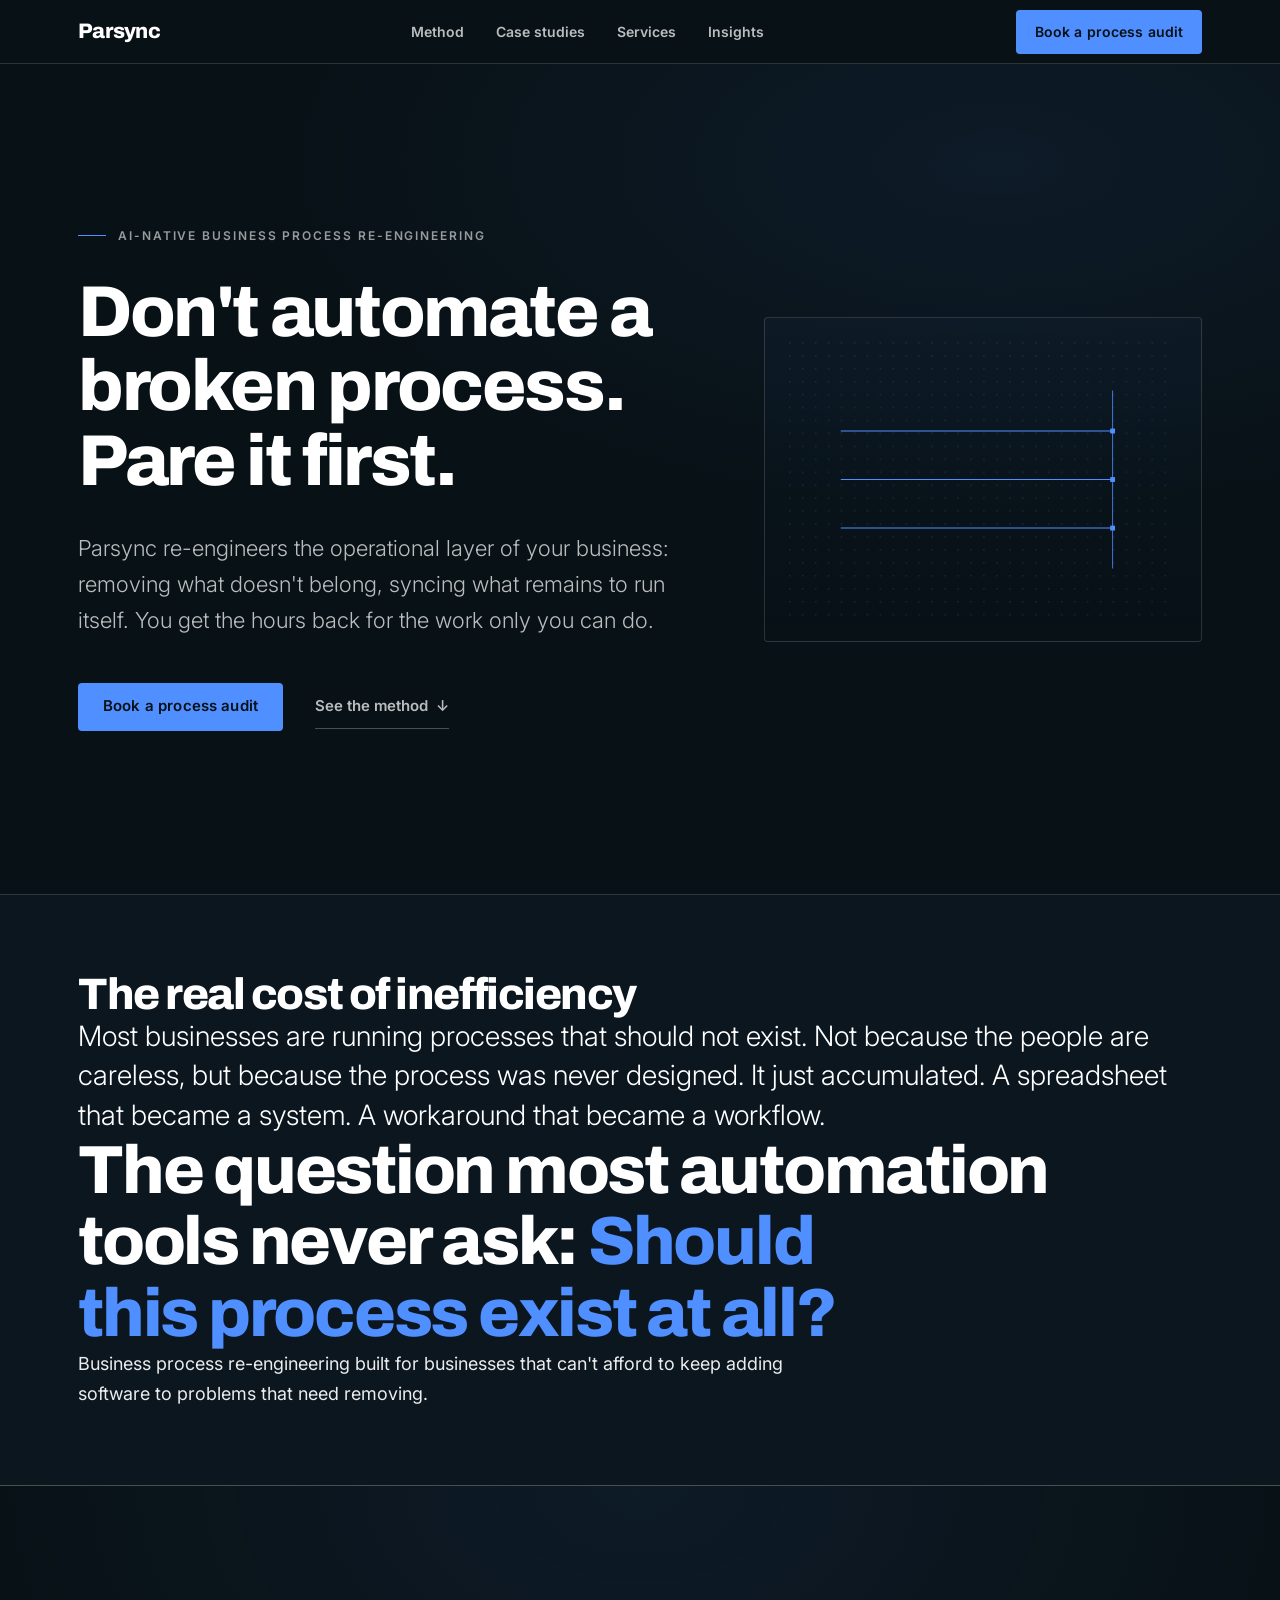
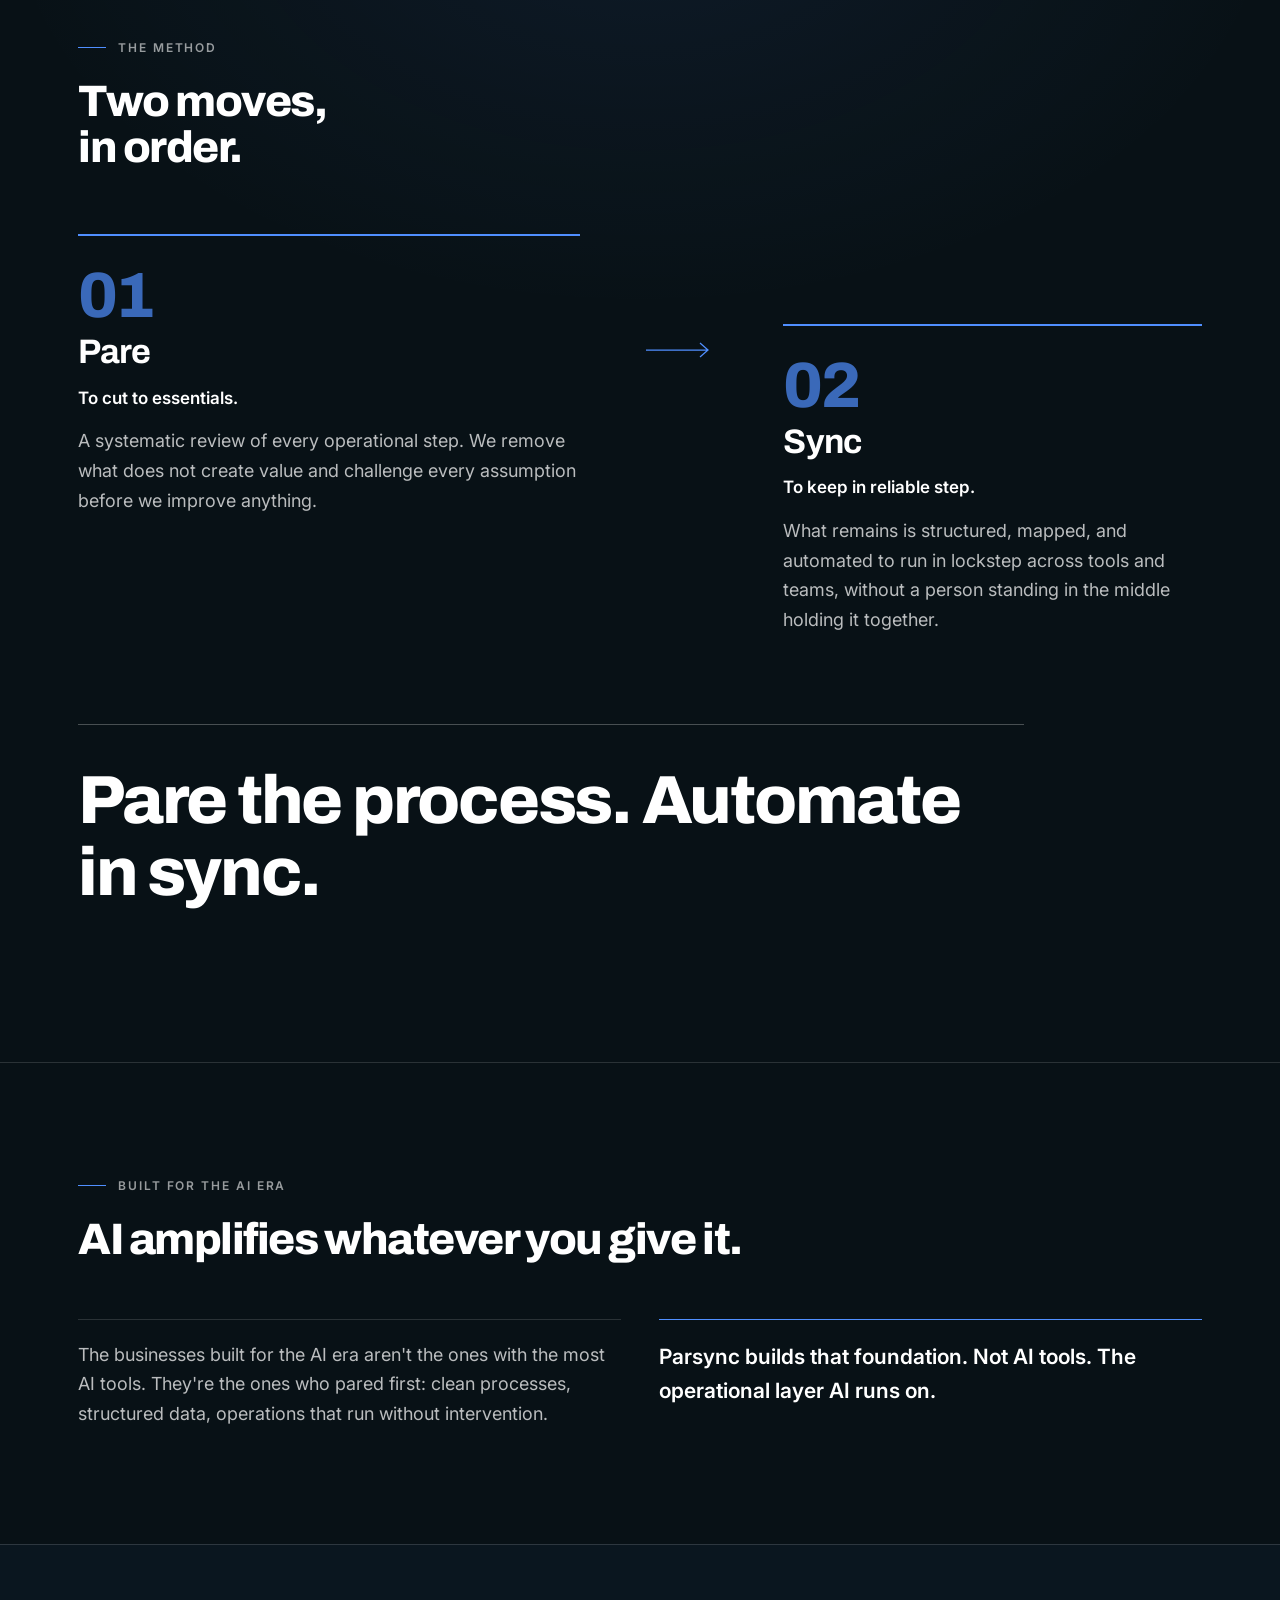
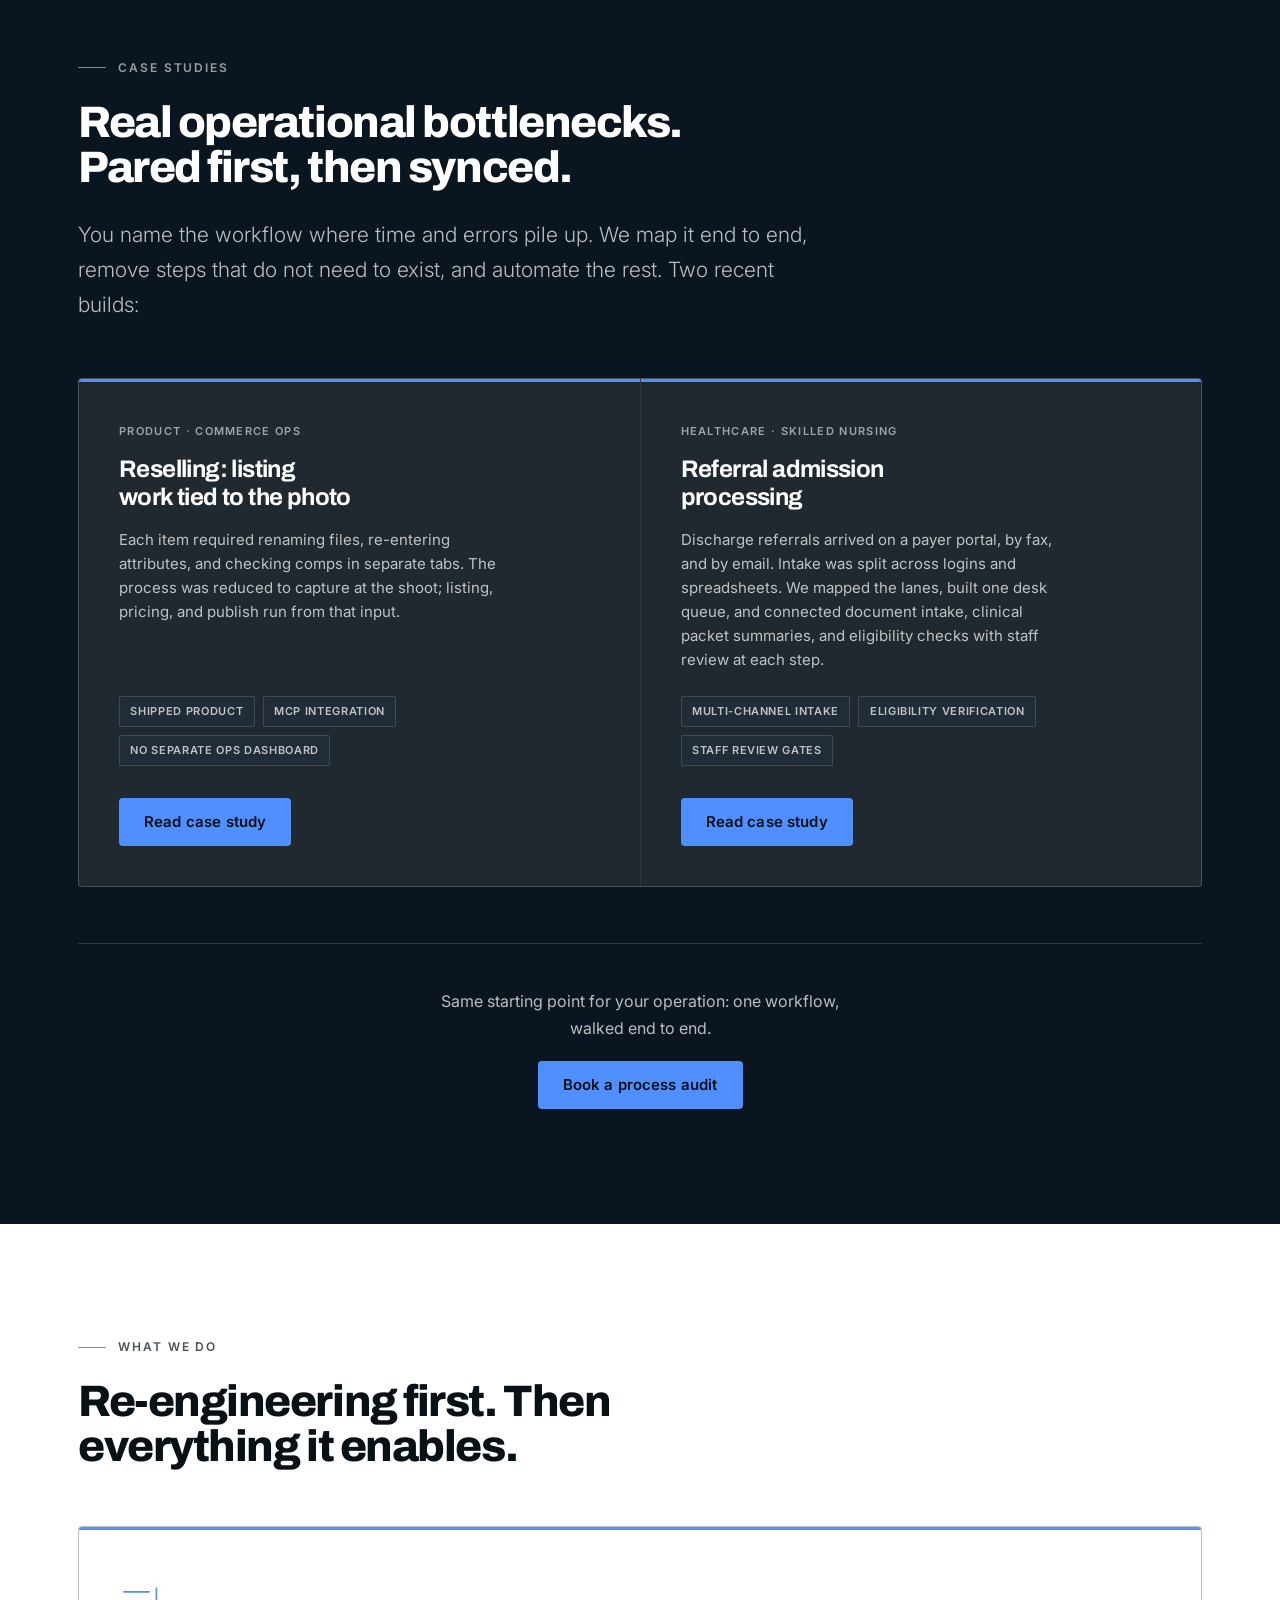
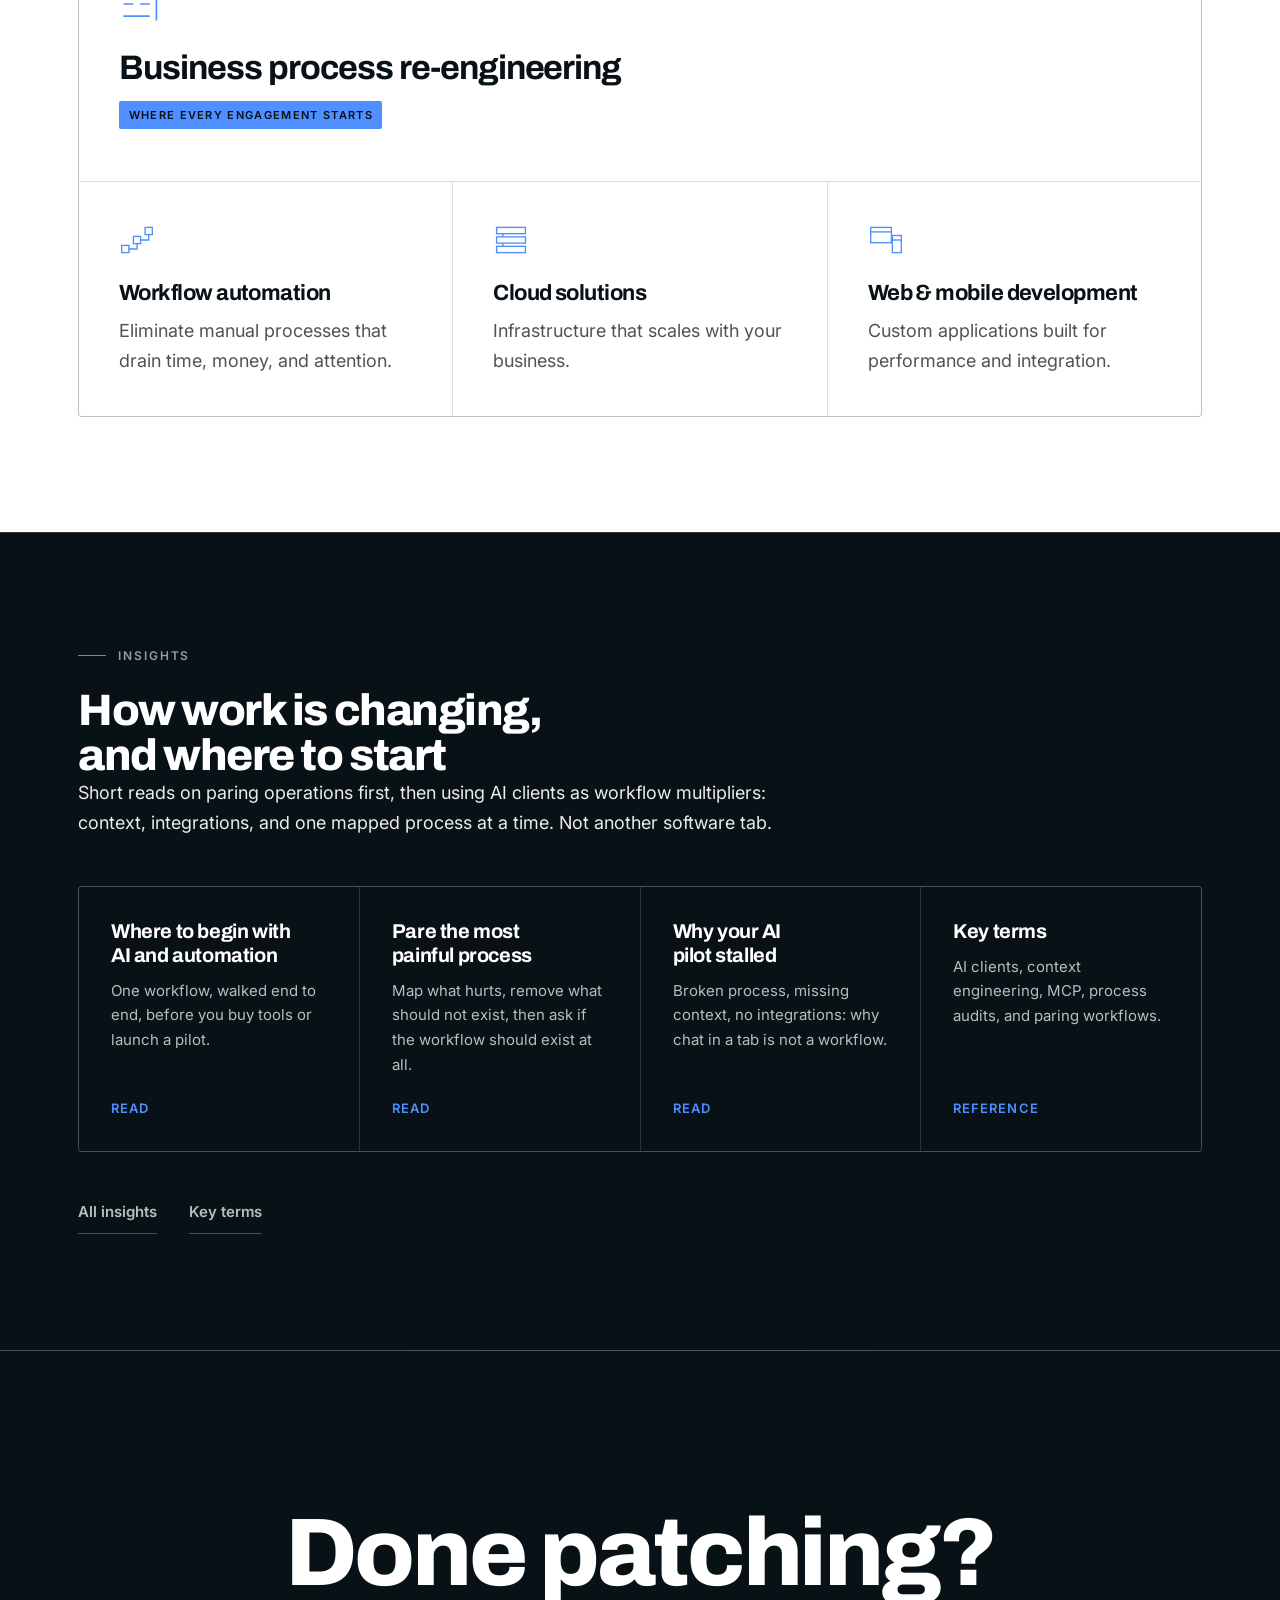
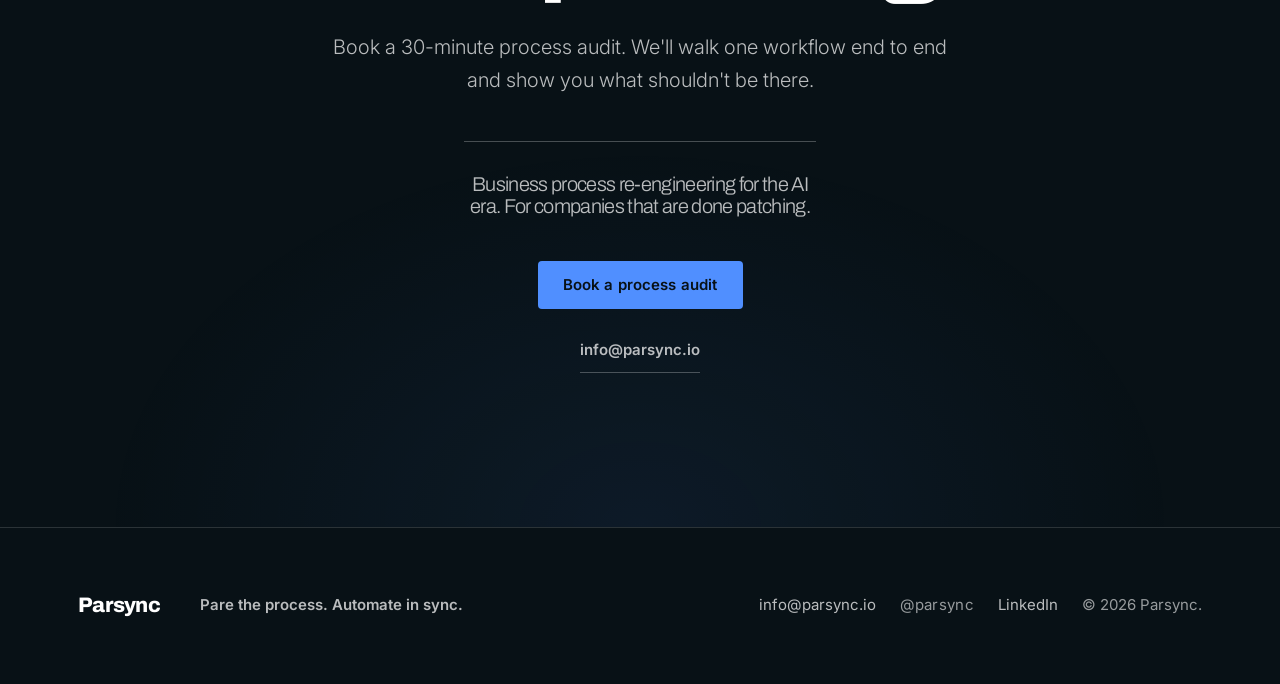
==== index.html @ 4e77bdef "Align homepage Insights with published articles and glossary. Refresh section headline and intro, sy" ====
<!DOCTYPE html>
<html lang="en">
<head>
<meta charset="utf-8">
<meta name="viewport" content="width=device-width, initial-scale=1">
<title>Parsync | Pare the process. Automate in sync.</title>
<meta name="description" content="Business process re-engineering and automation for SMBs. We pare your operations to their essential form, then sync them to run themselves. You get the hours back for the work only you can do. The operational layer AI runs on.">
<link rel="canonical" href="https://parsync.io">
<meta name="color-scheme" content="dark">
<meta name="theme-color" content="#081116">

<meta property="og:type" content="website">
<meta property="og:site_name" content="Parsync">
<meta property="og:url" content="https://parsync.io">
<meta property="og:title" content="Parsync | Pare the process. Automate in sync.">
<meta property="og:description" content="Business process re-engineering and automation for SMBs. We pare your operations to their essential form, then sync them to run themselves. You get the hours back for the work only you can do. The operational layer AI runs on.">
<meta property="og:locale" content="en_US">

<meta name="twitter:card" content="summary">
<meta name="twitter:title" content="Parsync | Pare the process. Automate in sync.">
<meta name="twitter:description" content="Business process re-engineering and automation for SMBs. We pare your operations to their essential form, then sync them to run themselves. You get the hours back for the work only you can do. The operational layer AI runs on.">

<!-- Temporary mark. Swap for the final logomark when it ships. -->
<link rel="icon" href="data:image/svg+xml,%3Csvg xmlns='http://www.w3.org/2000/svg' viewBox='0 0 32 32'%3E%3Crect width='32' height='32' fill='%23081116'/%3E%3Cg fill='%23508FFF'%3E%3Crect x='7' y='6' width='3.4' height='20'/%3E%3Crect x='7' y='6' width='16' height='3.4'/%3E%3Crect x='19.6' y='6' width='3.4' height='11'/%3E%3Crect x='7' y='13.6' width='16' height='3.4'/%3E%3C/g%3E%3C/svg%3E">

<link rel="preconnect" href="https://fonts.googleapis.com">
<link rel="preconnect" href="https://fonts.gstatic.com" crossorigin>
<link rel="stylesheet" href="https://fonts.googleapis.com/css2?family=Archivo:wght@700;800&family=Inter:wght@300;400;600&display=swap">

<style>
  /* ============================================================
     Parsync marketing site
     Pare/Sync kinetic system.

     Motion rule that governs this file: the RESOLVED page is the
     CSS default. Accumulated / noisy states are transient and only
     ever apply inside `.js` AND prefers-reduced-motion:no-preference.
     With JS off or reduced motion on, the page renders clean.
     ============================================================ */

  /* ---------- Tokens ---------- */
  :root{
    --navy:#081116;
    --blue:#508FFF;
    --blue-tint:#7CABFF;      /* --blue at 75% over white, hover only */
    --white:#FFFFFF;

    --w-92:rgba(255,255,255,.92);
    --w-72:rgba(255,255,255,.72);
    --w-58:rgba(255,255,255,.58);
    --rule:rgba(255,255,255,.14);
    --rule-strong:rgba(255,255,255,.26);

    --n-72:rgba(8,17,22,.72);
    --n-rule:rgba(8,17,22,.14);

    --blue-04:rgba(80,143,255,.04);
    --blue-05:rgba(80,143,255,.05);
    --blue-08:rgba(80,143,255,.08);
    --blue-14:rgba(80,143,255,.14);
    --blue-28:rgba(80,143,255,.28);   /* decorative rules only, never text */
    --blue-70:rgba(80,143,255,.70);   /* 3.55:1 on navy, large text only */

    --display:Archivo,"Helvetica Neue",Helvetica,Arial,sans-serif;
    --text:Inter,-apple-system,BlinkMacSystemFont,"Segoe UI",Helvetica,Arial,sans-serif;

    /* Display scale. Wider range than a uniform page needs, so
       hierarchy is legible before anything is read. */
    --t-hero:clamp(2.5rem,6.2vw,4.5rem);
    --t-xl:clamp(2.75rem,8.4vw,6rem);
    --t-l:clamp(2rem,5.6vw,4.25rem);
    --t-m:clamp(1.75rem,3.6vw,2.75rem);
    --t-s:clamp(1.5rem,2.8vw,2.125rem);
    --t-lead:clamp(1.25rem,2.2vw,1.75rem);

    --measure:65ch;
    --radius:4px;
    --nav-h:112px;
    --gutter:clamp(1.25rem,4vw,3rem);

    /* Density rhythm: sections opt into a tier instead of all
       sharing one padding value. */
    --section-y:clamp(4.5rem,9vw,8rem);
    --section-y-tight:clamp(3.25rem,6vw,5rem);
    --section-y-open:clamp(6rem,12vw,11rem);
  }
  @media (min-width:48rem){ :root{ --nav-h:70px; } }

  /* ---------- Base ---------- */
  *,*::before,*::after{box-sizing:border-box}
  html{-webkit-text-size-adjust:100%}
  body{
    margin:0;
    background:var(--navy);
    color:var(--w-92);
    font-family:var(--text);
    font-size:1.0625rem;
    font-weight:400;
    line-height:1.65;
    -webkit-font-smoothing:antialiased;
    overflow-x:hidden;
  }
  @media (min-width:48rem){ body{font-size:1.125rem} }

  h1,h2,h3{
    margin:0;
    font-family:var(--display);
    font-weight:800;
    letter-spacing:-.033em;
    line-height:1.03;
    color:var(--white);
    text-wrap:balance;
  }
  h3{font-weight:700;letter-spacing:-.025em}
  p{margin:0}
  svg{display:block;max-width:100%}
  a{color:inherit}

  :focus-visible{outline:2px solid var(--blue);outline-offset:3px;border-radius:2px}

  .sr-only{
    position:absolute;width:1px;height:1px;padding:0;margin:-1px;
    overflow:hidden;clip:rect(0 0 0 0);white-space:nowrap;border:0;
  }
  .skip{
    position:absolute;left:var(--gutter);top:.75rem;z-index:80;
    transform:translateY(-200%);
    background:var(--blue);color:var(--navy);
    padding:.7rem 1.1rem;border-radius:var(--radius);
    font-size:.875rem;font-weight:600;text-decoration:none;
  }
  .skip:focus{transform:none}

  /* ---------- Layout ---------- */
  .wrap{width:100%;max-width:1220px;margin:0 auto;padding-inline:var(--gutter)}
  .section{position:relative;padding-block:var(--section-y);border-top:1px solid var(--rule)}
  .section--tight{padding-block:var(--section-y-tight)}
  .section--open{padding-block:var(--section-y-open)}
  .section--tinted{background:var(--blue-04)}
  .section--light{background:var(--white);color:var(--n-72);border-top:0}
  .section--light h2,.section--light h3{color:var(--navy)}
  [id]{scroll-margin-top:calc(var(--nav-h) + 1.5rem)}

  .measure{max-width:var(--measure)}
  .stack>*+*{margin-top:1.25rem}

  /* ---------- Eyebrow ---------- */
  .eyebrow{
    display:flex;align-items:flex-start;gap:.75rem;
    margin:0;
    font-family:var(--text);
    font-size:.75rem;font-weight:600;line-height:1.3;
    letter-spacing:.16em;text-transform:uppercase;
    color:var(--w-58);
  }
  .section--light .eyebrow{color:var(--n-72)}
  /* the rule tracks the first line, so wrapped eyebrows stay aligned */
  .eyebrow::before{content:"";flex:none;width:28px;height:1px;margin-top:.6em;background:var(--blue)}

  /* Section headings carry real display weight, with the eyebrow
     kept as a separate, smaller orientation mark. */
  .section__head{display:grid;gap:clamp(1rem,2vw,1.5rem)}
  .section__head h2{font-size:var(--t-m);max-width:24ch}

  /* ---------- Buttons and links ---------- */
  .btn{
    display:inline-flex;align-items:center;justify-content:center;
    min-height:48px;padding:.6rem 1.5rem;
    font-family:var(--text);
    font-size:.9375rem;font-weight:600;letter-spacing:.01em;
    text-decoration:none;border:1px solid transparent;border-radius:var(--radius);
    background:var(--blue);color:var(--navy);
    transition:background 200ms ease,color 200ms ease,border-color 200ms ease;
  }
  .btn:hover{background:var(--blue-tint)}
  .btn:focus-visible{outline:2px solid var(--white);outline-offset:3px}
  .btn--nav{min-height:44px;padding:.4rem 1.1rem;font-size:.875rem}
  .btn--ghost{background:transparent;color:var(--white);border-color:var(--rule-strong)}
  .btn--ghost:hover{background:transparent;border-color:var(--blue)}
  .section--light .btn--ghost{color:var(--navy);border-color:var(--n-rule)}
  .section--light .btn--ghost:hover{border-color:var(--blue)}

  .link-quiet{
    display:inline-flex;align-items:center;gap:.5rem;min-height:44px;
    color:var(--w-72);text-decoration:none;
    border-bottom:1px solid var(--rule-strong);
    font-size:.9375rem;font-weight:600;
    transition:color 200ms ease,border-color 200ms ease;
  }
  .link-quiet:hover{color:var(--white);border-color:var(--blue)}
  .section--light .link-quiet{color:var(--n-72);border-color:var(--n-rule)}
  .section--light .link-quiet:hover{color:var(--navy);border-color:var(--blue)}

  /* ---------- Nav ---------- */
  .nav{
    position:sticky;top:0;z-index:60;
    background:var(--navy);
    border-bottom:1px solid var(--rule);
    transition:border-color 200ms ease,background 200ms ease;
  }
  .nav.is-scrolled{border-bottom-color:var(--rule-strong);background:rgba(8,17,22,.96)}
  @supports (backdrop-filter:blur(2px)){
    .nav.is-scrolled{backdrop-filter:saturate(140%) blur(6px)}
  }
  .nav__inner{
    display:grid;grid-template-columns:1fr auto;align-items:center;
    gap:.4rem 1rem;padding-block:.5rem;
  }
  .wordmark{
    font-family:var(--display);
    font-size:1.3125rem;font-weight:800;letter-spacing:-.035em;
    color:var(--white);text-decoration:none;
  }
  .nav__inner .wordmark{
    grid-column:1;grid-row:1;
    display:inline-flex;align-items:center;min-height:44px;
  }
  .nav__inner .btn--nav{grid-column:2;grid-row:1;justify-self:end}
  .nav__links{
    grid-column:1 / -1;grid-row:2;
    display:flex;align-items:center;gap:1.25rem;
  }
  .nav__links a{
    display:inline-flex;align-items:center;min-height:44px;
    font-size:.875rem;font-weight:600;color:var(--w-72);text-decoration:none;
    transition:color 200ms ease;
  }
  .nav__links a:hover{color:var(--white)}
  .nav__links a[aria-current="page"]{color:var(--white)}
  @media (min-width:48rem){
    .nav__inner{grid-template-columns:auto 1fr auto;padding-block:.6rem}
    .nav__inner .wordmark,
    .nav__inner .btn--nav,
    .nav__links{grid-row:1}
    .nav__inner .btn--nav{grid-column:3}
    .nav__links{grid-column:2;justify-content:center;gap:2rem}
  }

  /* ---------- Hero ---------- */
  .hero{
    position:relative;
    display:flex;align-items:center;
    min-height:100vh;
    min-height:calc(100svh - var(--nav-h));
    padding-block:clamp(3.5rem,9vw,6rem);
    background-image:radial-gradient(80% 60% at 78% 12%,var(--blue-08),transparent 70%);
  }
  .hero__grid{display:grid;gap:clamp(2.75rem,6vw,4.5rem)}
  @media (min-width:64rem){
    .hero__grid{grid-template-columns:minmax(0,7fr) minmax(0,5fr);align-items:center}
  }
  .hero h1{
    margin-top:clamp(1.5rem,3vw,2rem);
    font-size:var(--t-hero);
    max-width:20ch;
  }
  .hero__sub{
    margin-top:clamp(1.5rem,3vw,2rem);
    max-width:54ch;
    font-size:clamp(1.0625rem,1.9vw,1.375rem);
    font-weight:300;
    color:var(--w-72);
  }
  .hero__actions{
    display:flex;flex-wrap:wrap;align-items:center;gap:1rem 2rem;
    margin-top:clamp(2rem,4vw,2.75rem);
  }

  /* ---------- Hero motif: the kinetic system, stated once ---------- */
  .motif{display:none}
  @media (min-width:48rem){
    .motif{
      display:block;
      border:1px solid var(--rule);border-radius:var(--radius);
      padding:clamp(1rem,2vw,1.5rem);
      background:linear-gradient(180deg,var(--blue-04),transparent);
    }
  }
  .motif svg{width:100%;height:auto}
  .motif line{stroke:var(--blue);stroke-width:1.25;stroke-linecap:butt}
  .motif rect.node{fill:var(--blue)}
  /* Default: only the pared, aligned system is visible. */
  .motif .cut{opacity:0}
  .motif .axis{stroke-dasharray:260;stroke-dashoffset:0;stroke-width:1}
  .motif .keep-node{opacity:1}
  /* ---------- Kinetic noise layer ----------
     Hidden by default and by reduced motion. It is a transient
     state during reveal, never a resting state. */
  .noise{display:none}

  /* ---------- 2. The problem ---------- */
  .problem__grid{display:grid;gap:clamp(2rem,5vw,3.5rem)}
  @media (min-width:64rem){
    .problem__grid{grid-template-columns:minmax(0,4fr) minmax(0,8fr);align-items:start}
  }
  .problem__lead{
    font-size:var(--t-lead);
    font-weight:300;line-height:1.4;color:var(--white);
  }
  /* The consequence is set apart rather than stacked, so the
     section has an internal turn instead of one even block. */
  .problem__cost{
    margin-top:clamp(2rem,4vw,3rem);
    padding-left:clamp(1rem,2.5vw,2rem);
    border-left:2px solid var(--blue);
    max-width:54ch;
  }

  /* ---------- 3. The question: the page's first density break ---------- */
  .question{overflow:hidden}
  .question__ask{
    font-family:var(--display);
    font-size:var(--t-l);
    font-weight:800;letter-spacing:-.033em;line-height:1.05;
    max-width:26ch;color:var(--white);
    text-wrap:balance;
  }
  .question__ask strong{color:var(--blue);font-weight:800}
  .question__body{
    margin-top:clamp(2.5rem,5vw,4rem);
    padding-top:clamp(2rem,4vw,3rem);
    border-top:1px solid var(--rule);
    display:grid;gap:1.5rem;
  }
  @media (min-width:64rem){
    .question__body{
      grid-template-columns:minmax(0,1fr) minmax(0,1fr);
      gap:clamp(2rem,4vw,4rem);
      /* the second column drops, pulling the eye down the page */
      align-items:start;
    }
    .question__body p:last-child{margin-top:clamp(1.5rem,3vw,2.5rem)}
  }
  .question__body p{color:var(--w-72);max-width:52ch}

  /* ---------- 4. Method: the resolution moment ---------- */
  .method{
    background:
      radial-gradient(70% 50% at 50% 0%,var(--blue-08),transparent 72%),
      var(--navy);
    border-top:1px solid var(--rule-strong);
    overflow:hidden;
  }
  .method__head{max-width:34ch}
  .method__head h2{font-size:var(--t-m)}

  /* An asymmetric diptych, not two equal cards: Pare leads, Sync
     resolves, and a long rule carries the eye between them. */
  .method__flow{
    display:grid;gap:clamp(1.75rem,3.5vw,2.5rem);
    margin-top:clamp(2.5rem,5vw,4rem);
  }
  @media (min-width:64rem){
    .method__flow{
      grid-template-columns:minmax(0,6fr) auto minmax(0,5fr);
      align-items:start;
    }
    .phase--sync{margin-top:clamp(3rem,7vw,6rem)}
  }
  .phase{position:relative;padding-top:clamp(1.25rem,2.5vw,1.75rem);border-top:2px solid var(--blue)}
  .phase__num{
    display:block;
    font-family:var(--display);
    font-size:clamp(2.5rem,5vw,4rem);font-weight:800;
    letter-spacing:-.04em;line-height:1;
    color:var(--blue-70);
  }
  .phase h3{margin-top:.4rem;font-size:var(--t-s)}
  .phase__def{
    margin-top:.9rem;
    font-size:1.0625rem;font-weight:600;color:var(--white);
  }
  .phase__body{margin-top:.9rem;color:var(--w-72);max-width:46ch}
  .connector{
    display:flex;align-items:center;justify-content:center;
    padding-block:.25rem;color:var(--blue);
  }
  .connector svg{transform:rotate(90deg);width:28px;height:28px}
  @media (min-width:64rem){
    .connector{padding-block:0;padding-inline:clamp(1rem,2vw,2rem);margin-top:clamp(4rem,8vw,7rem)}
    .connector svg{transform:none;width:72px;height:28px}
  }
  /* The methodology line is the largest statement on the page
     after the hero. It is the point the whole section builds to. */
  .tagline{
    margin-top:clamp(3.5rem,7vw,6rem);
    padding-top:clamp(1.75rem,3.5vw,2.5rem);
    border-top:1px solid var(--rule-strong);
    font-family:var(--display);
    font-size:var(--t-l);
    font-weight:800;letter-spacing:-.033em;line-height:1.05;
    color:var(--white);
    max-width:22ch;
  }

  /* ---------- 5. The AI era: a stepped descent ---------- */
  .ai__grid{
    display:grid;gap:clamp(1.75rem,4vw,2.5rem);
    margin-top:clamp(2.5rem,5vw,3.5rem);
  }
  @media (min-width:64rem){
    .ai__grid{grid-template-columns:repeat(3,minmax(0,1fr));gap:clamp(2rem,3vw,3rem);align-items:start}
    .ai__grid>*:nth-child(2){margin-top:clamp(2rem,4vw,3.5rem)}
    .ai__grid>*:nth-child(3){margin-top:clamp(4rem,8vw,7rem)}
    .ai__grid--two{grid-template-columns:repeat(2,minmax(0,1fr))}
    .ai__grid--two>*:nth-child(2){margin-top:0}
  }
  .ai__grid p{color:var(--w-72);padding-top:1.25rem;border-top:1px solid var(--rule)}
  .ai__grid p:last-child{
    color:var(--white);font-weight:600;
    border-top-color:var(--blue);
    font-size:clamp(1.125rem,1.8vw,1.3125rem);
  }

  /* ---------- 6. Services: flagship leads, the rest support ---------- */
  .services__grid{
    display:grid;gap:1px;
    margin-top:clamp(2.5rem,5vw,3.5rem);
    background:var(--n-rule);
    border:1px solid var(--n-rule);border-radius:var(--radius);
    overflow:hidden;
  }
  @media (min-width:48rem){
    .services__grid{grid-template-columns:repeat(3,minmax(0,1fr))}
    .card--flagship{grid-column:1 / -1}
  }
  .card{
    background:var(--white);
    padding:clamp(1.5rem,3.5vw,2.5rem);
    transition:background 200ms ease;
  }
  .card:hover{background:var(--blue-05)}
  .card svg{stroke:var(--blue);fill:none;stroke-width:1.5;width:36px;height:36px}
  .card h3{margin-top:1.5rem;font-size:clamp(1.1875rem,1.9vw,1.375rem)}
  .card p{margin-top:.75rem;max-width:38ch}
  /* The entry point to every engagement is sized like one. */
  .card--flagship{
    background:var(--white);
    border-top:3px solid var(--blue);
    padding-block:clamp(2rem,4.5vw,3.25rem);
  }
  .card--flagship svg{width:44px;height:44px}
  .card--flagship h3{font-size:var(--t-s);letter-spacing:-.03em}
  .card--flagship p{font-size:clamp(1.0625rem,1.6vw,1.1875rem);max-width:44ch}
  .card__tag{
    display:inline-block;
    padding:.3rem .6rem;border-radius:2px;
    background:var(--blue);color:var(--navy);
    font-size:.6875rem;font-weight:600;letter-spacing:.12em;text-transform:uppercase;
  }

  /* ---------- Case studies ---------- */
  .cases__intro{max-width:58ch;margin-top:clamp(1.25rem,2.5vw,1.75rem);color:var(--w-72);font-weight:300;font-size:clamp(1.0625rem,1.9vw,1.3125rem)}
  .cases__grid{
    display:grid;gap:1px;margin-top:clamp(2.5rem,5vw,3.5rem);
    background:var(--rule);border:1px solid var(--rule);border-radius:var(--radius);
    overflow:hidden;
  }
  @media (min-width:48rem){
    .cases__grid{grid-template-columns:repeat(2,minmax(0,1fr))}
  }
  .case-card{
    display:flex;flex-direction:column;min-height:100%;
    padding:clamp(1.75rem,3.5vw,2.5rem);
    background:rgba(8,17,22,.35);
    border-top:3px solid var(--blue);
  }
  .case-card__tag{
    margin:0;font-size:.6875rem;font-weight:600;letter-spacing:.12em;text-transform:uppercase;color:var(--w-58);
  }
  .case-card h3{
    margin-top:1rem;font-size:clamp(1.25rem,2.2vw,1.5rem);
    letter-spacing:-.025em;line-height:1.15;max-width:22ch;
  }
  .case-card__line{
    margin-top:1rem;flex:1;font-size:.9375rem;color:var(--w-72);max-width:42ch;line-height:1.6;
  }
  .case-card__badges{
    display:flex;flex-wrap:wrap;gap:.5rem;margin-top:1.5rem;
  }
  .case-card__badges span{
    padding:.35rem .65rem;border-radius:2px;
    border:1px solid var(--rule);background:var(--blue-04);
    font-size:.6875rem;font-weight:600;letter-spacing:.06em;text-transform:uppercase;color:var(--w-72);
  }
  .case-card__cta{margin-top:clamp(1.5rem,3vw,2rem)}
  .cases__close{
    margin-top:clamp(2.5rem,5vw,3.5rem);
    padding-top:clamp(2rem,4vw,2.75rem);
    border-top:1px solid var(--rule);
    text-align:center;
  }
  .cases__close p{max-width:42ch;margin:0 auto;color:var(--w-72);font-size:1rem}
  .cases__close .btn{margin-top:1.25rem}

  /* ---------- Insights ---------- */
  .insights__grid{
    display:grid;gap:1px;margin-top:clamp(2rem,4vw,3rem);
    background:var(--rule);border:1px solid var(--rule);border-radius:var(--radius);
    overflow:hidden;
  }
  @media (min-width:40rem){
    .insights__grid{grid-template-columns:repeat(2,minmax(0,1fr))}
  }
  @media (min-width:64rem){
    .insights__grid{grid-template-columns:repeat(4,minmax(0,1fr))}
  }
  .insight-card{background:var(--navy);transition:background 200ms ease}
  .insight-card:hover{background:rgba(80,143,255,.06)}
  .insight-card a{
    display:flex;flex-direction:column;min-height:100%;
    padding:clamp(1.5rem,3vw,2rem);text-decoration:none;color:inherit;
  }
  .insight-card h3{
    font-size:clamp(1.0625rem,1.7vw,1.25rem);
    letter-spacing:-.02em;line-height:1.2;
  }
  .insight-card p{
    margin-top:.75rem;flex:1;
    font-size:.9375rem;color:var(--w-72);max-width:36ch;
  }
  .insight-card span{
    margin-top:1.25rem;
    font-size:.8125rem;font-weight:600;letter-spacing:.08em;text-transform:uppercase;
    color:var(--blue);
  }
  .insights__more{
    margin-top:clamp(1.75rem,3vw,2.5rem);
    display:flex;flex-wrap:wrap;align-items:center;gap:1rem 2rem;
  }

  /* ---------- 7. Why Parsync ---------- */
  .why__grid{display:grid;gap:clamp(2rem,5vw,4rem)}
  @media (min-width:64rem){
    .why__grid{grid-template-columns:minmax(0,4fr) minmax(0,8fr);align-items:start}
  }
  .why__body>*+*{margin-top:1.5rem}
  .why__lead{
    font-size:var(--t-lead);
    font-weight:300;line-height:1.4;color:var(--white);
  }
  .why__pivot{font-weight:600;color:var(--blue)}
  .why__close{
    font-family:var(--display);
    font-size:var(--t-m);
    font-weight:800;letter-spacing:-.033em;line-height:1.08;
    color:var(--white);
    max-width:28ch;
  }
  .cta .why__close{
    margin:clamp(2rem,4vw,2.75rem) auto 0;
    padding-top:clamp(1.5rem,3vw,2rem);
    border-top:1px solid var(--rule-strong);
    max-width:32ch;
  }

  /* ---------- 8. Final CTA ---------- */
  .cta{
    text-align:center;
    border-top:1px solid var(--rule-strong);
    background-image:radial-gradient(60% 70% at 50% 100%,var(--blue-08),transparent 70%);
  }
  .cta h2{font-size:var(--t-xl)}
  .cta p{
    margin:clamp(1.25rem,3vw,1.75rem) auto 0;max-width:52ch;
    font-size:clamp(1.0625rem,1.8vw,1.25rem);font-weight:300;color:var(--w-72);
  }
  .cta__actions{
    display:flex;flex-direction:column;align-items:center;gap:1.25rem;
    margin-top:clamp(2rem,4vw,2.75rem);
  }

  /* ---------- Footer ---------- */
  .footer{border-top:1px solid var(--rule);padding-block:clamp(2.5rem,5vw,3.5rem)}
  .footer__grid{
    display:grid;gap:1.5rem 2.5rem;align-items:start;
    font-size:.9375rem;color:var(--w-58);
  }
  @media (min-width:64rem){
    .footer__grid{grid-template-columns:auto 1fr auto;align-items:center}
  }
  .footer__tagline{font-weight:600;color:var(--w-72)}
  .footer__meta{display:flex;flex-wrap:wrap;align-items:center;gap:.5rem 1.5rem}
  .footer a{
    display:inline-flex;align-items:center;justify-content:center;
    min-height:44px;
    /* short labels like "X" would otherwise be a ~10px wide target */
    min-width:44px;
    color:var(--w-72);text-decoration:none;
    transition:color 200ms ease;
  }
  .footer a:hover{color:var(--white)}
  .footer .wordmark{color:var(--white)}
  .footer__handle{letter-spacing:.02em}

  /* ============================================================
     Motion. Everything below is enhancement only.
     ============================================================ */
  @media (prefers-reduced-motion:no-preference){
    html{scroll-behavior:smooth}

    .js .reveal{opacity:0;transform:translateY(14px);transition:opacity 280ms ease-out,transform 280ms ease-out}
    .js .reveal.is-in{opacity:1;transform:none}

    /* Hero motif: accumulation is pared away, survivors align. */
    .motif .cut{animation:pare-out 1000ms ease-in-out 400ms both}
    .motif .keep{animation:pare-align 900ms cubic-bezier(.22,.61,.36,1) both}
    .motif .keep:nth-of-type(1){animation-delay:600ms}
    .motif .keep:nth-of-type(2){animation-delay:760ms}
    .motif .keep:nth-of-type(3){animation-delay:920ms}
    .motif .axis{animation:draw 800ms ease-out 1150ms both}
    .motif .keep-node{animation:fade-in 500ms ease-out 1500ms both}

    /* The section-level kinetic layer. Ghost rules arrive
       misaligned and converge onto the section's own rule as the
       section enters view, then clear. Purely transient. */
    .js [data-kin] .noise{
      display:block;position:absolute;inset:0;
      pointer-events:none;overflow:hidden;
    }
    .js [data-kin] .noise i{
      position:absolute;left:0;right:0;height:1px;
      background:var(--blue-14);
      opacity:0;
    }
    .js [data-kin] .noise i:nth-child(1){top:22%}
    .js [data-kin] .noise i:nth-child(2){top:48%}
    .js [data-kin] .noise i:nth-child(3){top:71%}
    .js [data-kin].is-kin .noise i{animation:converge 1500ms cubic-bezier(.22,.61,.36,1) both}
    .js [data-kin].is-kin .noise i:nth-child(2){animation-delay:120ms}
    .js [data-kin].is-kin .noise i:nth-child(3){animation-delay:240ms}

    /* At the Method the noise does not merely clear: it collapses
       into one line that holds, which is the section's whole point. */
    .js .method .noise i{background:var(--blue-28)}
    .js .method.is-kin .noise i{animation:collapse 1700ms cubic-bezier(.22,.61,.36,1) both}
    .js .method.is-kin .noise i:nth-child(2){animation-delay:140ms}
    .js .method.is-kin .noise i:nth-child(3){animation-delay:280ms}

    @keyframes pare-out{
      0%{opacity:.5;transform:none}
      45%{opacity:.5;transform:none}
      100%{opacity:0;transform:translateX(-16px)}
    }
    @keyframes pare-align{
      0%{opacity:.5;transform:translateX(var(--x,0))}
      100%{opacity:1;transform:none}
    }
    @keyframes draw{ from{stroke-dashoffset:260} to{stroke-dashoffset:0} }
    @keyframes fade-in{ from{opacity:0} to{opacity:1} }

    @keyframes converge{
      0%{opacity:0;transform:translateX(var(--x,-40px)) scaleX(.6)}
      35%{opacity:1}
      100%{opacity:0;transform:translateX(0) scaleX(1)}
    }
    @keyframes collapse{
      0%{opacity:0;transform:translateY(var(--y,-28px)) translateX(var(--x,-40px)) scaleX(.55)}
      40%{opacity:1;transform:translateY(var(--y,-28px)) translateX(0) scaleX(1)}
      100%{opacity:0;transform:translateY(0) translateX(0) scaleX(1)}
    }
  }

  @media (prefers-reduced-motion:reduce){
    *,*::before,*::after{
      animation-duration:.01ms !important;
      animation-iteration-count:1 !important;
      transition-duration:.01ms !important;
      scroll-behavior:auto !important;
    }
  }
</style>
<script>document.documentElement.classList.add("js");</script>
</head>

<body>
<a class="skip" href="#main">Skip to main content</a>

<header class="nav" id="nav">
  <div class="wrap nav__inner">
    <a class="wordmark" href="#top" aria-label="Parsync, back to top">Parsync</a>
    <nav class="nav__links" aria-label="Primary">
      <a href="#method">Method</a>
      <a href="#case-studies">Case studies</a>
      <a href="#services">Services</a>
      <a href="#insights">Insights</a>
    </nav>
    <a class="btn btn--nav" data-audit-link href="https://calendar.app.google/tk7x2NYHYPZq2wYJ7">Book a process audit</a>
  </div>
</header>

<main id="main">
  <!-- 1. Hero -->
  <section class="hero" id="top" aria-labelledby="hero-title">
    <div class="wrap hero__grid">
      <div>
        <p class="eyebrow">AI-Native Business Process Re-Engineering</p>
        <h1 id="hero-title">Don't automate a broken process. Pare it first.</h1>
        <p class="hero__sub">Parsync re-engineers the operational layer of your business: removing what doesn't belong, syncing what remains to run itself. You get the hours back for the work only you can do.</p>
        <div class="hero__actions">
          <a class="btn" data-audit-link href="https://calendar.app.google/tk7x2NYHYPZq2wYJ7">Book a process audit</a>
          <a class="link-quiet" href="#method">See the method <span aria-hidden="true">&#8595;</span></a>
        </div>
      </div>

      <div class="motif" aria-hidden="true">
        <svg viewBox="0 0 480 340">
          <defs>
            <pattern id="grid-dots" width="16" height="16" patternUnits="userSpaceOnUse">
              <circle cx="1" cy="1" r="1" fill="#508FFF" opacity=".2"></circle>
            </pattern>
          </defs>
          <rect width="480" height="340" fill="url(#grid-dots)"></rect>

          <g>
            <line class="cut" x1="88" y1="62" x2="318" y2="62"></line>
            <line class="cut" x1="64" y1="146" x2="272" y2="146"></line>
            <line class="cut" x1="104" y1="204" x2="336" y2="204"></line>
            <line class="cut" x1="72" y1="288" x2="296" y2="288"></line>
          </g>

          <line class="keep" style="--x:-26px" x1="64" y1="110" x2="400" y2="110"></line>
          <line class="keep" style="--x:34px" x1="64" y1="170" x2="400" y2="170"></line>
          <line class="keep" style="--x:-18px" x1="64" y1="230" x2="400" y2="230"></line>

          <line class="axis" x1="400" y1="60" x2="400" y2="280"></line>

          <g class="keep-node">
            <rect class="node" x="397" y="107" width="6" height="6"></rect>
            <rect class="node" x="397" y="167" width="6" height="6"></rect>
            <rect class="node" x="397" y="227" width="6" height="6"></rect>
          </g>
        </svg>
      </div>
    </div>
  </section>

  <!-- 2. Problem + question -->
  <section class="section section--tight section--tinted question" data-kin aria-labelledby="problem-title">
    <div class="noise" aria-hidden="true"><i style="--x:-52px"></i><i style="--x:38px"></i><i style="--x:-24px"></i></div>
    <div class="wrap reveal">
      <h2 class="sr-only" id="question-title">The question</h2>
      <div class="section__head">
        <h2 id="problem-title">The real cost of inefficiency</h2>
      </div>
      <p class="problem__lead">Most businesses are running processes that should not exist. Not because the people are careless, but because the process was never designed. It just accumulated. A spreadsheet that became a system. A workaround that became a workflow.</p>
      <p class="question__ask">The question most automation tools never ask: <strong>Should this process exist at all?</strong></p>
      <p class="measure">Business process re-engineering built for businesses that can't afford to keep adding software to problems that need removing.</p>
    </div>
  </section>

  <!-- 4. Method: the page resolves here -->
  <section class="section section--open method" id="method" data-kin aria-labelledby="method-title">
    <div class="noise" aria-hidden="true"><i style="--x:-70px;--y:-34px"></i><i style="--x:52px;--y:-18px"></i><i style="--x:-38px;--y:-26px"></i></div>
    <div class="wrap reveal">
      <div class="section__head method__head">
        <p class="eyebrow">The method</p>
        <h2 id="method-title">Two moves, in order.</h2>
      </div>

      <div class="method__flow">
        <article class="phase phase--pare">
          <span class="phase__num">01</span>
          <h3>Pare</h3>
          <p class="phase__def">To cut to essentials.</p>
          <p class="phase__body">A systematic review of every operational step. We remove what does not create value and challenge every assumption before we improve anything.</p>
        </article>

        <div class="connector" aria-hidden="true">
          <svg viewBox="0 0 72 28"><path d="M0 14h62M54 7l8 7-8 7" fill="none" stroke="currentColor" stroke-width="1.25"></path></svg>
        </div>

        <article class="phase phase--sync">
          <span class="phase__num">02</span>
          <h3>Sync</h3>
          <p class="phase__def">To keep in reliable step.</p>
          <p class="phase__body">What remains is structured, mapped, and automated to run in lockstep across tools and teams, without a person standing in the middle holding it together.</p>
        </article>
      </div>

      <p class="tagline">Pare the process. Automate in sync.</p>
    </div>
  </section>

  <!-- 5. The AI era -->
  <section class="section" aria-labelledby="ai-title">
    <div class="wrap reveal">
      <div class="section__head">
        <p class="eyebrow">Built for the AI era</p>
        <h2 id="ai-title">AI amplifies whatever you give it.</h2>
      </div>
      <div class="ai__grid ai__grid--two">
        <p>The businesses built for the AI era aren't the ones with the most AI tools. They're the ones who pared first: clean processes, structured data, operations that run without intervention.</p>
        <p>Parsync builds that foundation. Not AI tools. The operational layer AI runs on.</p>
      </div>
    </div>
  </section>

  <!-- 5b. Case studies -->
  <section class="section section--tinted" id="case-studies" aria-labelledby="case-studies-title">
    <div class="wrap reveal">
      <div class="section__head">
        <p class="eyebrow">Case studies</p>
        <h2 id="case-studies-title">Real operational bottlenecks. Pared first, then synced.</h2>
      </div>
      <p class="cases__intro">You name the workflow where time and errors pile up. We map it end to end, remove steps that do not need to exist, and automate the rest. Two recent builds:</p>

      <div class="cases__grid">
        <article class="case-card">
          <p class="case-card__tag">Product · Commerce ops</p>
          <h3>Reselling: listing work tied to the photo</h3>
          <p class="case-card__line">Each item required renaming files, re-entering attributes, and checking comps in separate tabs. The process was reduced to capture at the shoot; listing, pricing, and publish run from that input.</p>
          <div class="case-card__badges" aria-label="Scope">
            <span>Shipped product</span>
            <span>MCP integration</span>
            <span>No separate ops dashboard</span>
          </div>
          <p class="case-card__cta"><a class="btn" href="/fliptide">Read case study</a></p>
        </article>

        <article class="case-card">
          <p class="case-card__tag">Healthcare · Skilled nursing</p>
          <h3>Referral admission processing</h3>
          <p class="case-card__line">Discharge referrals arrived on a payer portal, by fax, and by email. Intake was split across logins and spreadsheets. We mapped the lanes, built one desk queue, and connected document intake, clinical packet summaries, and eligibility checks with staff review at each step.</p>
          <div class="case-card__badges" aria-label="Scope">
            <span>Multi-channel intake</span>
            <span>Eligibility verification</span>
            <span>Staff review gates</span>
          </div>
          <p class="case-card__cta"><a class="btn" href="/skilled-nursing-referrals">Read case study</a></p>
        </article>
      </div>

      <div class="cases__close">
        <p>Same starting point for your operation: one workflow, walked end to end.</p>
        <a class="btn" data-audit-link href="https://calendar.app.google/tk7x2NYHYPZq2wYJ7">Book a process audit</a>
      </div>
    </div>
  </section>

  <!-- 6. Services -->
  <section class="section section--light" id="services" aria-labelledby="services-title">
    <div class="wrap reveal">
      <div class="section__head">
        <p class="eyebrow">What we do</p>
        <h2 id="services-title">Re-engineering first. Then everything it enables.</h2>
      </div>

      <div class="services__grid">
        <article class="card card--flagship">
          <svg viewBox="0 0 40 40" aria-hidden="true">
            <path d="M4 9h24M4 20h9M19 20h9M4 31h24"></path>
            <path d="M34 5v30"></path>
          </svg>
          <h3>Business process re-engineering</h3>
          <p><span class="card__tag">Where every engagement starts</span></p>
        </article>

        <article class="card">
          <svg viewBox="0 0 40 40" aria-hidden="true">
            <rect x="3" y="26" width="8" height="8"></rect>
            <rect x="16" y="16" width="8" height="8"></rect>
            <rect x="29" y="6" width="8" height="8"></rect>
            <path d="M11 30h9v-6M24 20h9v-6"></path>
          </svg>
          <h3>Workflow automation</h3>
          <p>Eliminate manual processes that drain time, money, and attention.</p>
        </article>

        <article class="card">
          <svg viewBox="0 0 40 40" aria-hidden="true">
            <rect x="4" y="6" width="32" height="7"></rect>
            <rect x="4" y="16.5" width="32" height="7"></rect>
            <rect x="4" y="27" width="32" height="7"></rect>
            <path d="M11 13v3.5M11 23.5v3.5"></path>
          </svg>
          <h3>Cloud solutions</h3>
          <p>Infrastructure that scales with your business.</p>
        </article>

        <article class="card">
          <svg viewBox="0 0 40 40" aria-hidden="true">
            <rect x="3" y="6" width="23" height="17"></rect>
            <path d="M3 11h23"></path>
            <rect x="27" y="15" width="10" height="19"></rect>
            <path d="M27 20h10"></path>
          </svg>
          <h3>Web &amp; mobile development</h3>
          <p>Custom applications built for performance and integration.</p>
        </article>
      </div>
    </div>
  </section>

  <!-- 6b. Insights -->
  <section class="section" id="insights" aria-labelledby="insights-title">
    <div class="wrap reveal">
      <div class="section__head">
        <p class="eyebrow">Insights</p>
        <h2 id="insights-title">How work is changing, and where to start</h2>
      </div>
      <p class="measure">Short reads on paring operations first, then using AI clients as workflow multipliers: context, integrations, and one mapped process at a time. Not another software tab.</p>

      <div class="insights__grid">
        <article class="insight-card">
          <a href="/blog/where-to-begin-with-ai-and-automation.html">
            <h3>Where to begin with AI and automation</h3>
            <p>One workflow, walked end to end, before you buy tools or launch a pilot.</p>
            <span>Read</span>
          </a>
        </article>
        <article class="insight-card">
          <a href="/blog/should-this-process-exist.html">
            <h3>Pare the most painful process</h3>
            <p>Map what hurts, remove what should not exist, then ask if the workflow should exist at all.</p>
            <span>Read</span>
          </a>
        </article>
        <article class="insight-card">
          <a href="/blog/why-your-ai-pilot-stalled.html">
            <h3>Why your AI pilot stalled</h3>
            <p>Broken process, missing context, no integrations: why chat in a tab is not a workflow.</p>
            <span>Read</span>
          </a>
        </article>
        <article class="insight-card">
          <a href="/blog/glossary.html">
            <h3>Key terms</h3>
            <p>AI clients, context engineering, MCP, process audits, and paring workflows.</p>
            <span>Reference</span>
          </a>
        </article>
      </div>
      <div class="insights__more">
        <a class="link-quiet" href="/blog/">All insights</a>
        <a class="link-quiet" href="/blog/glossary.html">Key terms</a>
      </div>
    </div>
  </section>

  <!-- 7. Final CTA -->
  <section class="section section--open cta" id="contact" aria-labelledby="cta-title">
    <div class="wrap reveal">
      <h2 id="cta-title">Done patching?</h2>
      <p>Book a 30-minute process audit. We'll walk one workflow end to end and show you what shouldn't be there.</p>
      <p class="why__close cta__close">Business process re-engineering for the AI era. For companies that are done patching.</p>
      <div class="cta__actions">
        <a class="btn" data-audit-link href="https://calendar.app.google/tk7x2NYHYPZq2wYJ7">Book a process audit</a>
        <a class="link-quiet" href="mailto:info@parsync.io">info@parsync.io</a>
      </div>
    </div>
  </section>
</main>

<footer class="footer">
  <div class="wrap footer__grid">
    <p><a class="wordmark" href="#top">Parsync</a></p>
    <p class="footer__tagline">Pare the process. Automate in sync.</p>
    <div class="footer__meta">
      <a href="mailto:info@parsync.io">info@parsync.io</a>
      <span class="footer__handle">@parsync</span>
      <a href="https://linkedin.com/company/parsync">LinkedIn</a>
      <span>&#169; 2026 Parsync.</span>
    </div>
  </div>
</footer>

<script>
(function () {
  "use strict";

  /* Single place to change the booking destination. */
  var PROCESS_AUDIT_URL = "https://calendar.app.google/tk7x2NYHYPZq2wYJ7";
  var audits = document.querySelectorAll("[data-audit-link]");
  for (var i = 0; i < audits.length; i++) audits[i].href = PROCESS_AUDIT_URL;

  var reduced = window.matchMedia("(prefers-reduced-motion: reduce)");

  /* Sticky nav state */
  var nav = document.getElementById("nav");
  var ticking = false;
  function onScroll() {
    if (ticking) return;
    ticking = true;
    window.requestAnimationFrame(function () {
      nav.classList.toggle("is-scrolled", window.scrollY > 8);
      ticking = false;
    });
  }
  window.addEventListener("scroll", onScroll, { passive: true });
  onScroll();

  /* Anchor scrolling that also moves focus for keyboard and screen reader users */
  document.addEventListener("click", function (event) {
    var link = event.target.closest ? event.target.closest('a[href^="#"]') : null;
    if (!link) return;
    var id = link.getAttribute("href").slice(1);
    var target = id ? document.getElementById(id) : null;
    if (!target) return;

    event.preventDefault();
    target.scrollIntoView({ behavior: reduced.matches ? "auto" : "smooth", block: "start" });
    if (!target.hasAttribute("tabindex")) target.setAttribute("tabindex", "-1");
    target.focus({ preventScroll: true });
    history.replaceState(null, "", "#" + id);
  });

  var supported = "IntersectionObserver" in window;

  /* Subtle reveals, purely an enhancement */
  var reveals = document.querySelectorAll(".reveal");
  if (!supported || reduced.matches) {
    for (var j = 0; j < reveals.length; j++) reveals[j].classList.add("is-in");
  } else {
    var observer = new IntersectionObserver(function (entries) {
      entries.forEach(function (entry) {
        if (!entry.isIntersecting) return;
        entry.target.classList.add("is-in");
        observer.unobserve(entry.target);
      });
    }, { rootMargin: "0px 0px -72px 0px", threshold: 0 });
  /* threshold 0 keeps this independent of section height: a percentage
     threshold can fail to fire on a section taller than the viewport. */
    for (var k = 0; k < reveals.length; k++) observer.observe(reveals[k]);
  }

  /* Kinetic layer. The noise only ever runs as a transient state on
     entry, so skipping this leaves the resolved page untouched. */
  if (!supported || reduced.matches) return;
  var kin = document.querySelectorAll("[data-kin]");
  var kinObserver = new IntersectionObserver(function (entries) {
    entries.forEach(function (entry) {
      if (!entry.isIntersecting) return;
      entry.target.classList.add("is-kin");
      kinObserver.unobserve(entry.target);
    });
  }, { threshold: 0.2 });
  for (var m = 0; m < kin.length; m++) kinObserver.observe(kin[m]);
})();
</script>
</body>
</html>
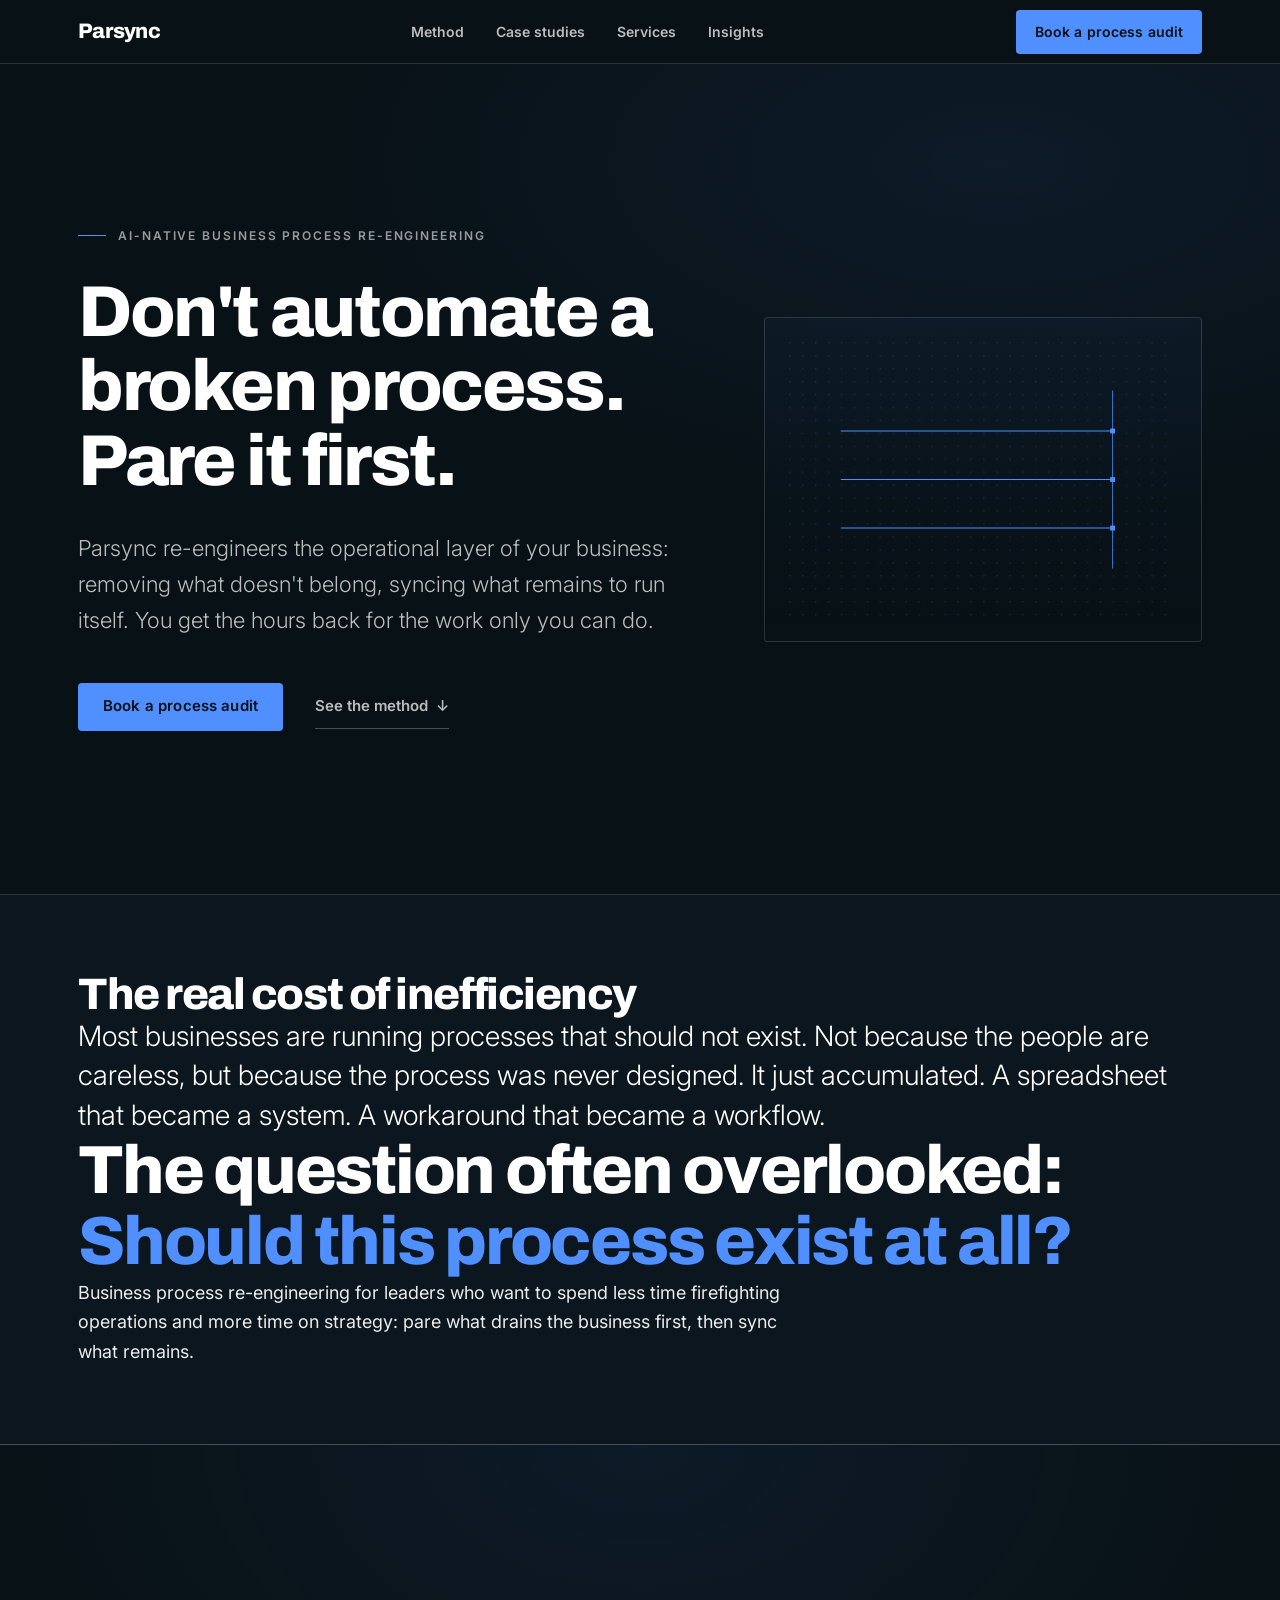
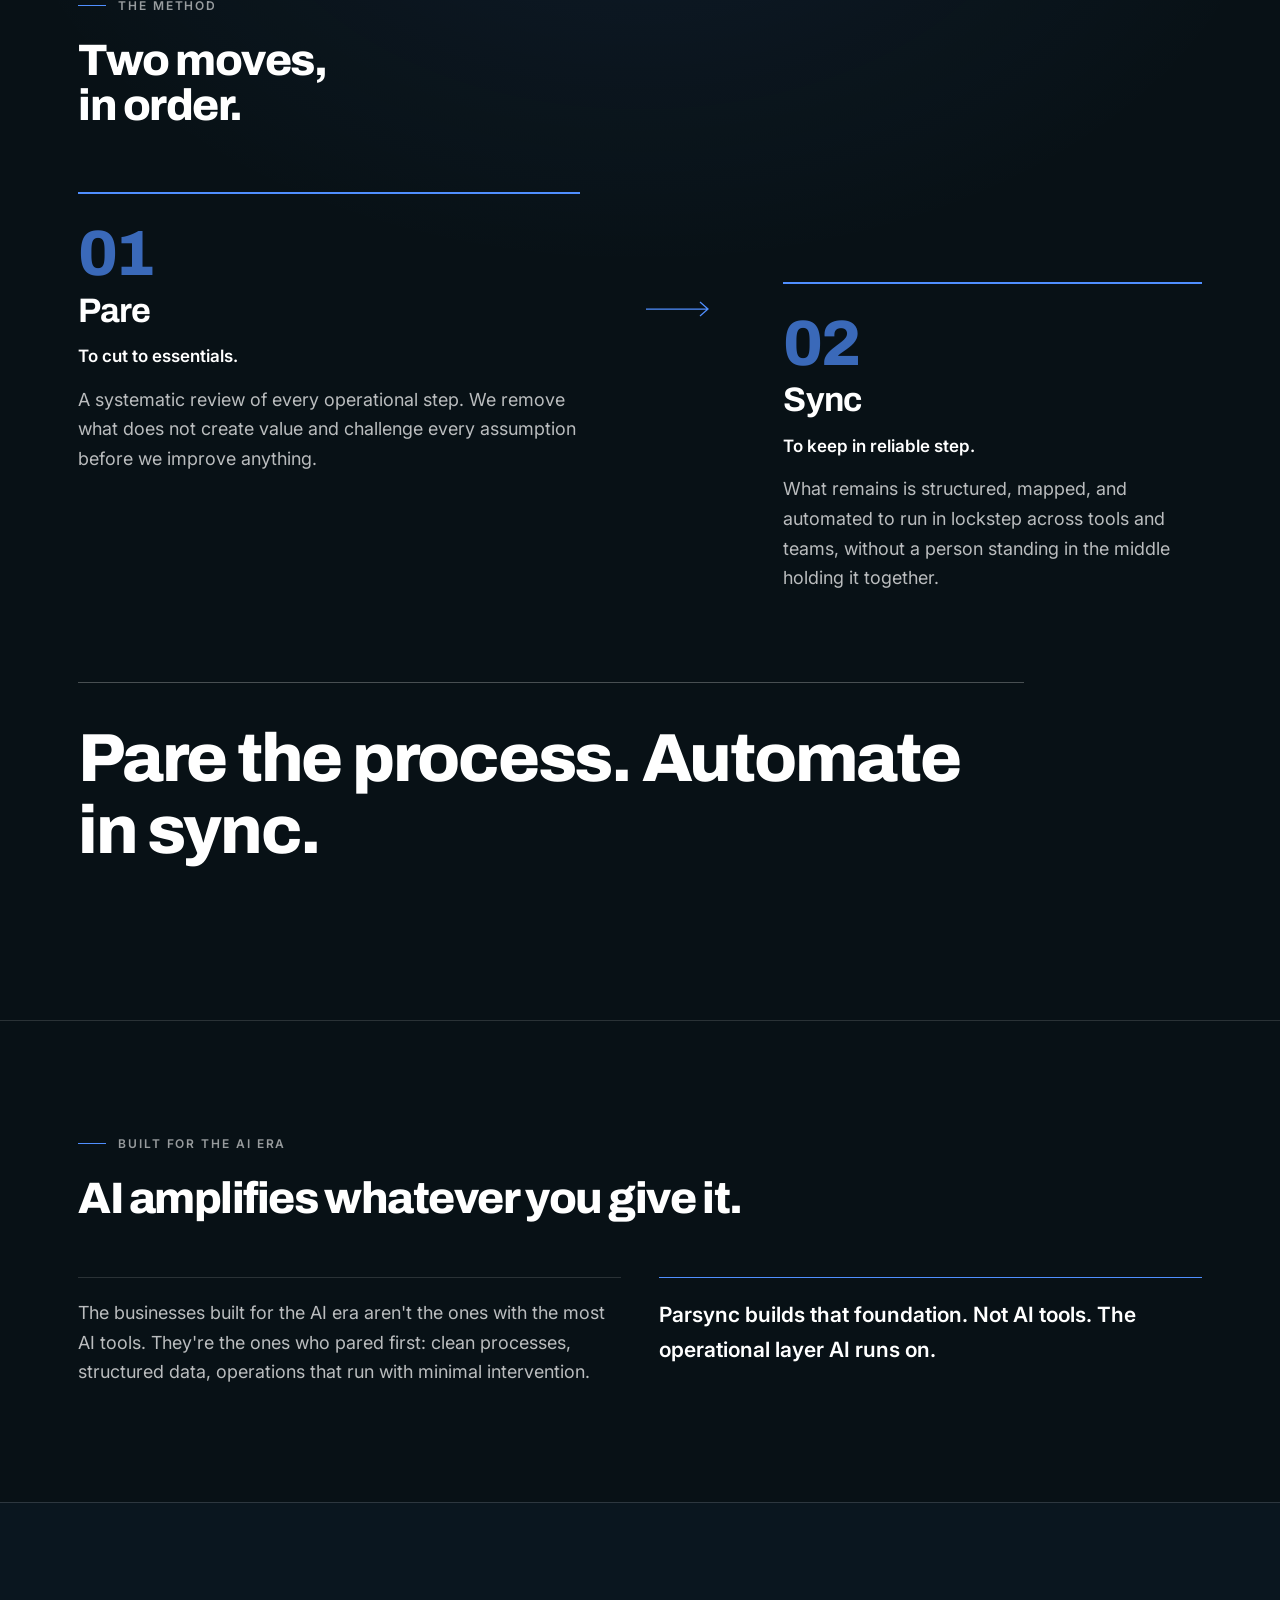
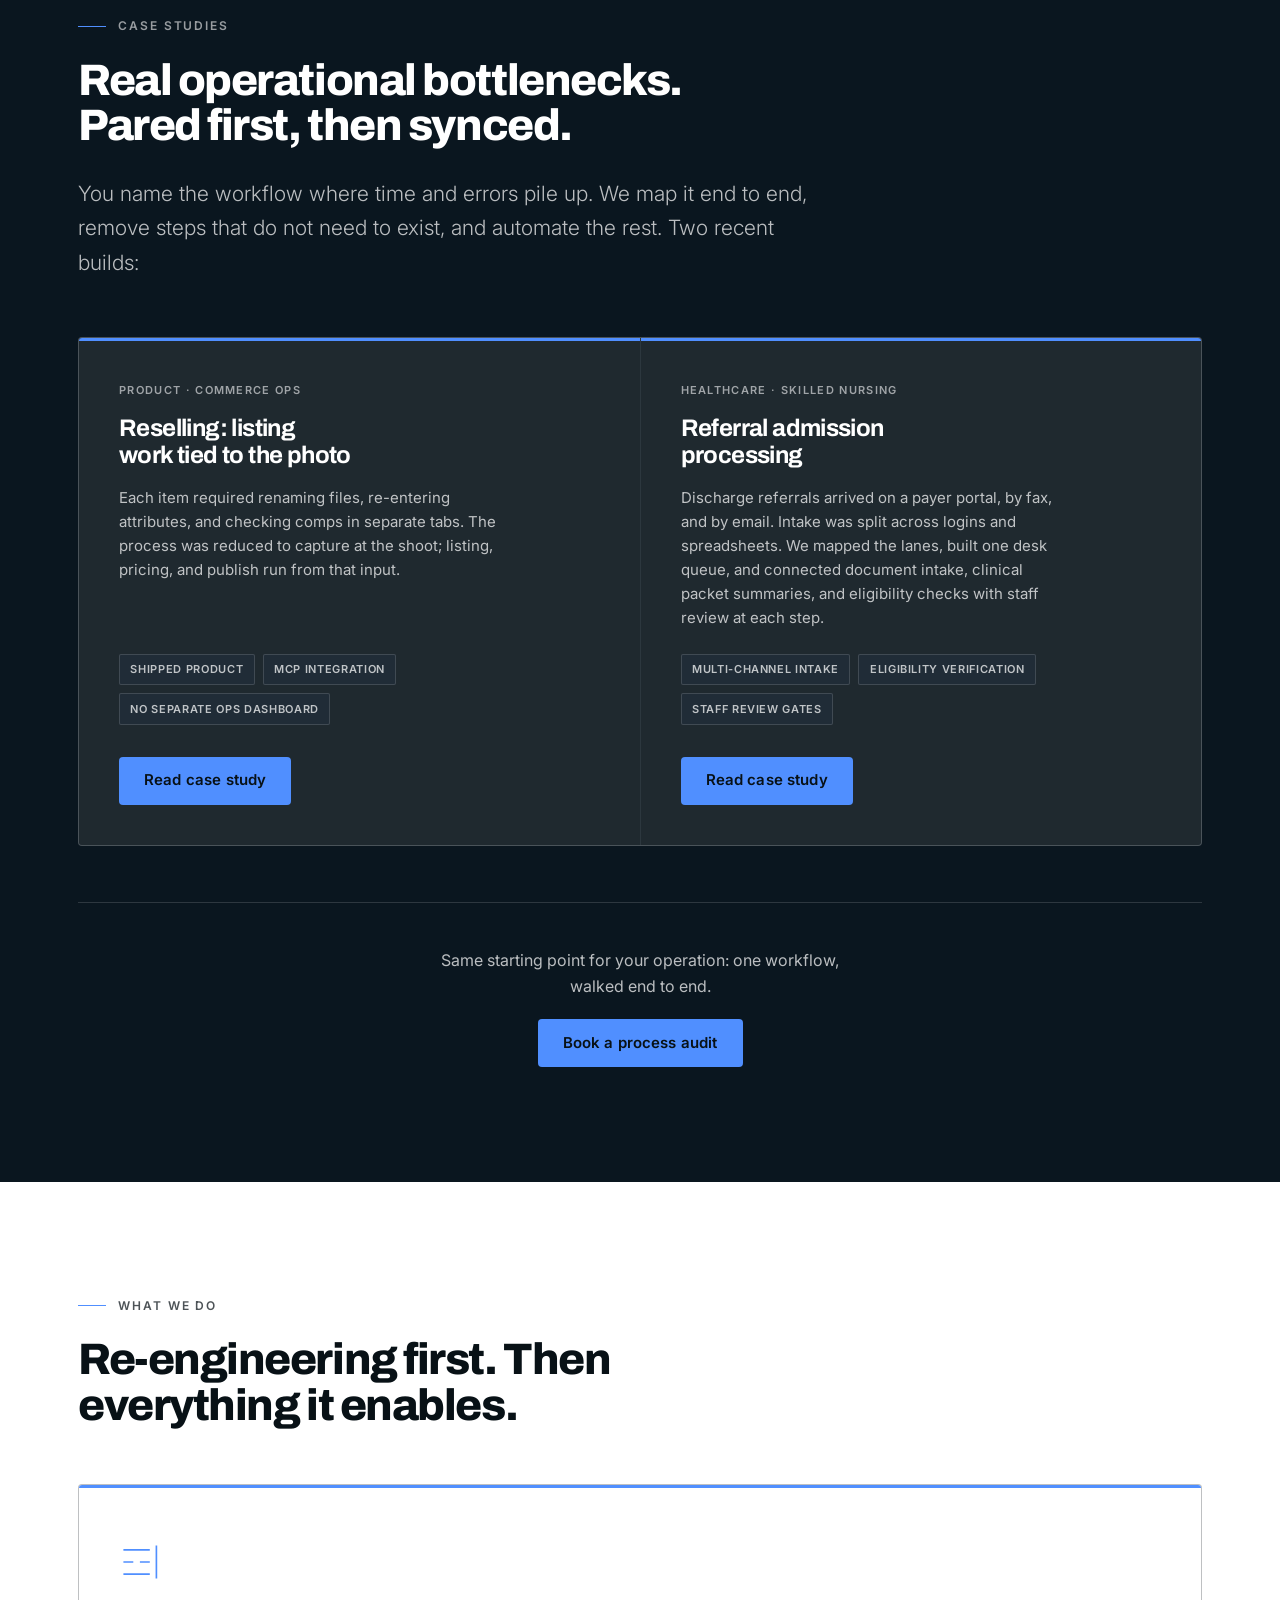
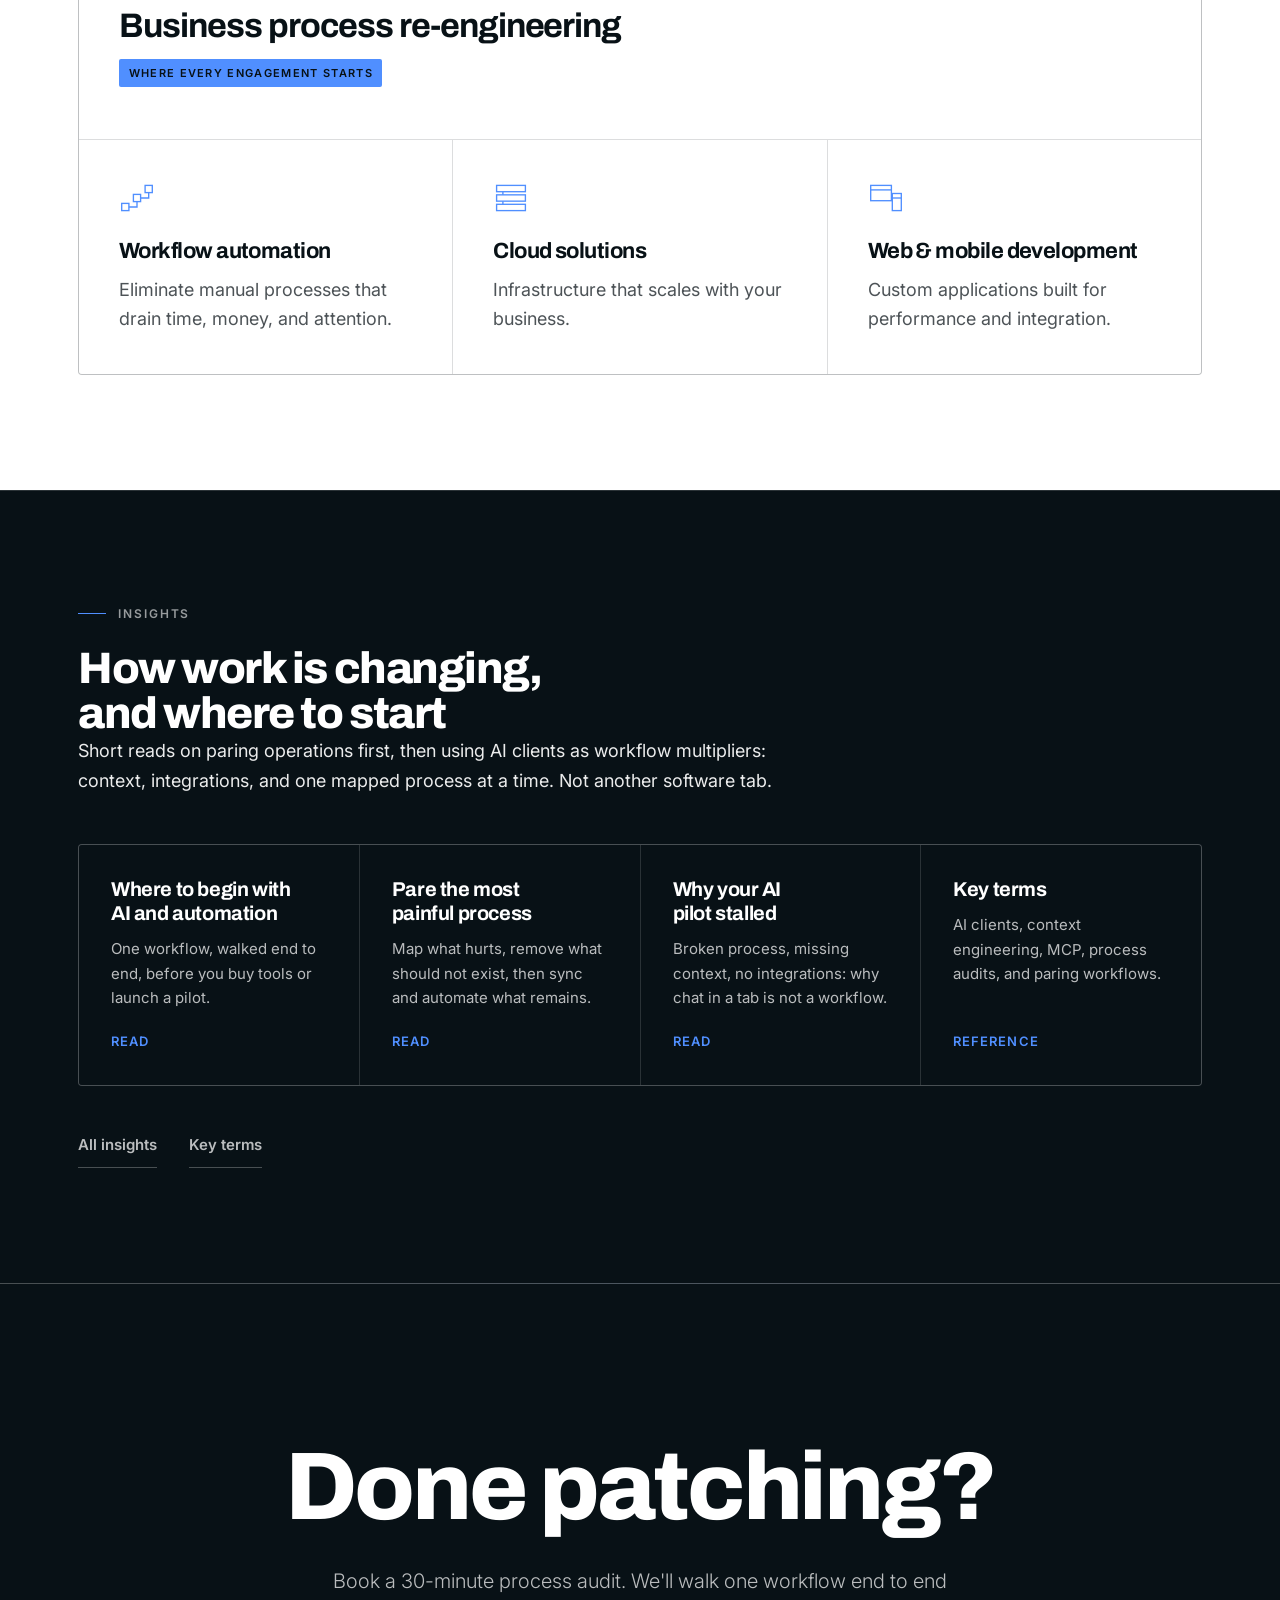
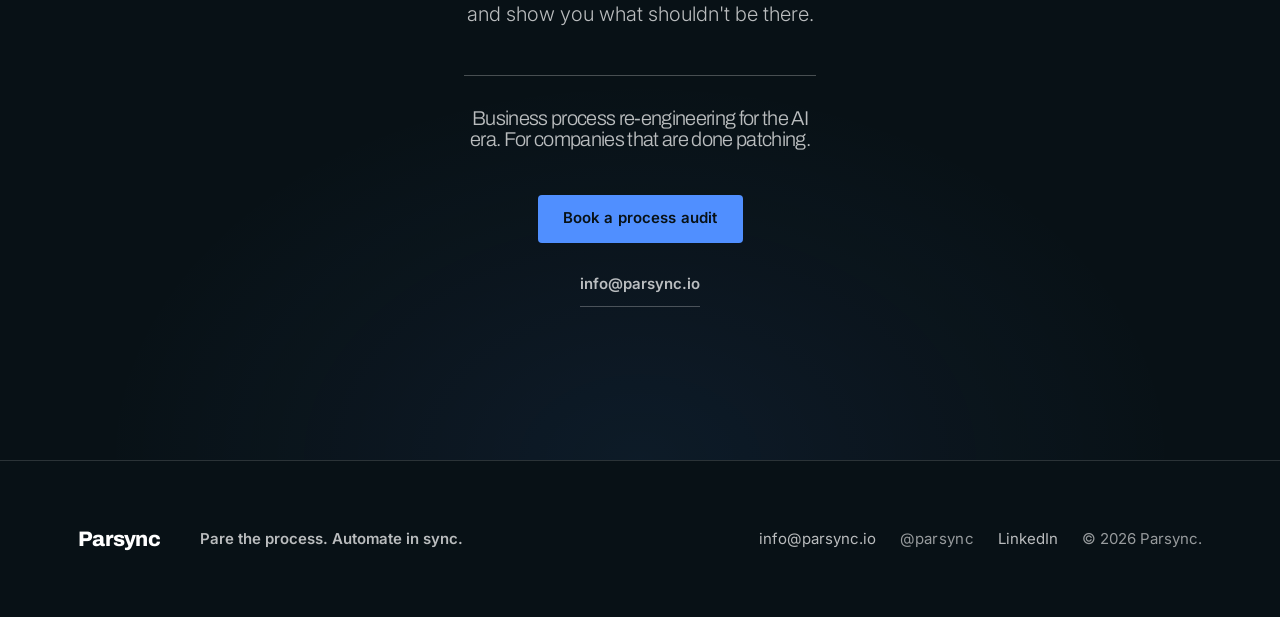
==== commit 259ec20b: "Polish homepage method copy and Insights hub teasers. Reframe the pare question for strategy-focused" ====
--- a/index.html
+++ b/index.html
@@ -744,8 +744,8 @@
         <h2 id="problem-title">The real cost of inefficiency</h2>
       </div>
       <p class="problem__lead">Most businesses are running processes that should not exist. Not because the people are careless, but because the process was never designed. It just accumulated. A spreadsheet that became a system. A workaround that became a workflow.</p>
-      <p class="question__ask">The question most automation tools never ask: <strong>Should this process exist at all?</strong></p>
-      <p class="measure">Business process re-engineering built for businesses that can't afford to keep adding software to problems that need removing.</p>
+      <p class="question__ask">The question often overlooked: <strong>Should this process exist at all?</strong></p>
+      <p class="measure">Business process re-engineering for leaders who want to spend less time firefighting operations and more time on strategy: pare what drains the business first, then sync what remains.</p>
     </div>
   </section>
 
@@ -790,7 +790,7 @@
         <h2 id="ai-title">AI amplifies whatever you give it.</h2>
       </div>
       <div class="ai__grid ai__grid--two">
-        <p>The businesses built for the AI era aren't the ones with the most AI tools. They're the ones who pared first: clean processes, structured data, operations that run without intervention.</p>
+        <p>The businesses built for the AI era aren't the ones with the most AI tools. They're the ones who pared first: clean processes, structured data, operations that run with minimal intervention.</p>
         <p>Parsync builds that foundation. Not AI tools. The operational layer AI runs on.</p>
       </div>
     </div>
@@ -912,7 +912,7 @@
         <article class="insight-card">
           <a href="/blog/should-this-process-exist.html">
             <h3>Pare the most painful process</h3>
-            <p>Map what hurts, remove what should not exist, then ask if the workflow should exist at all.</p>
+            <p>Map what hurts, remove what should not exist, then sync and automate what remains.</p>
             <span>Read</span>
           </a>
         </article>
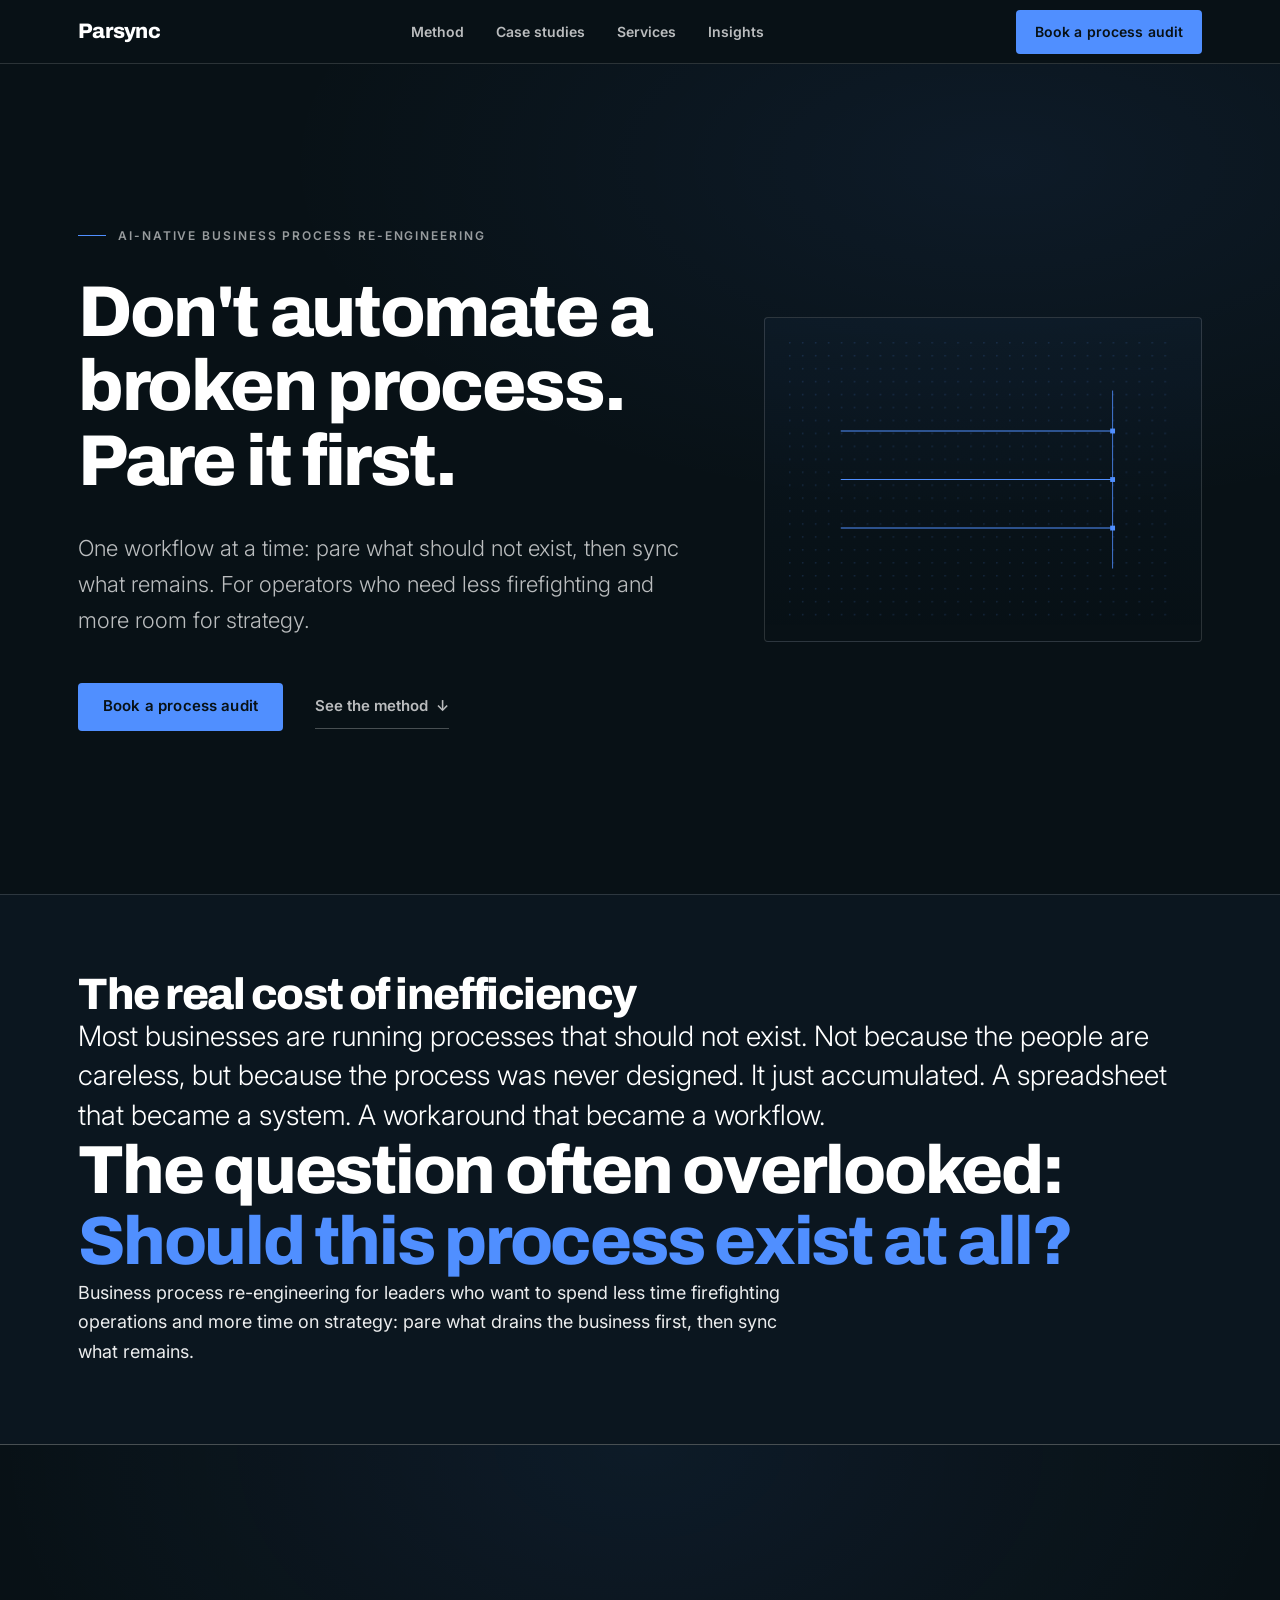
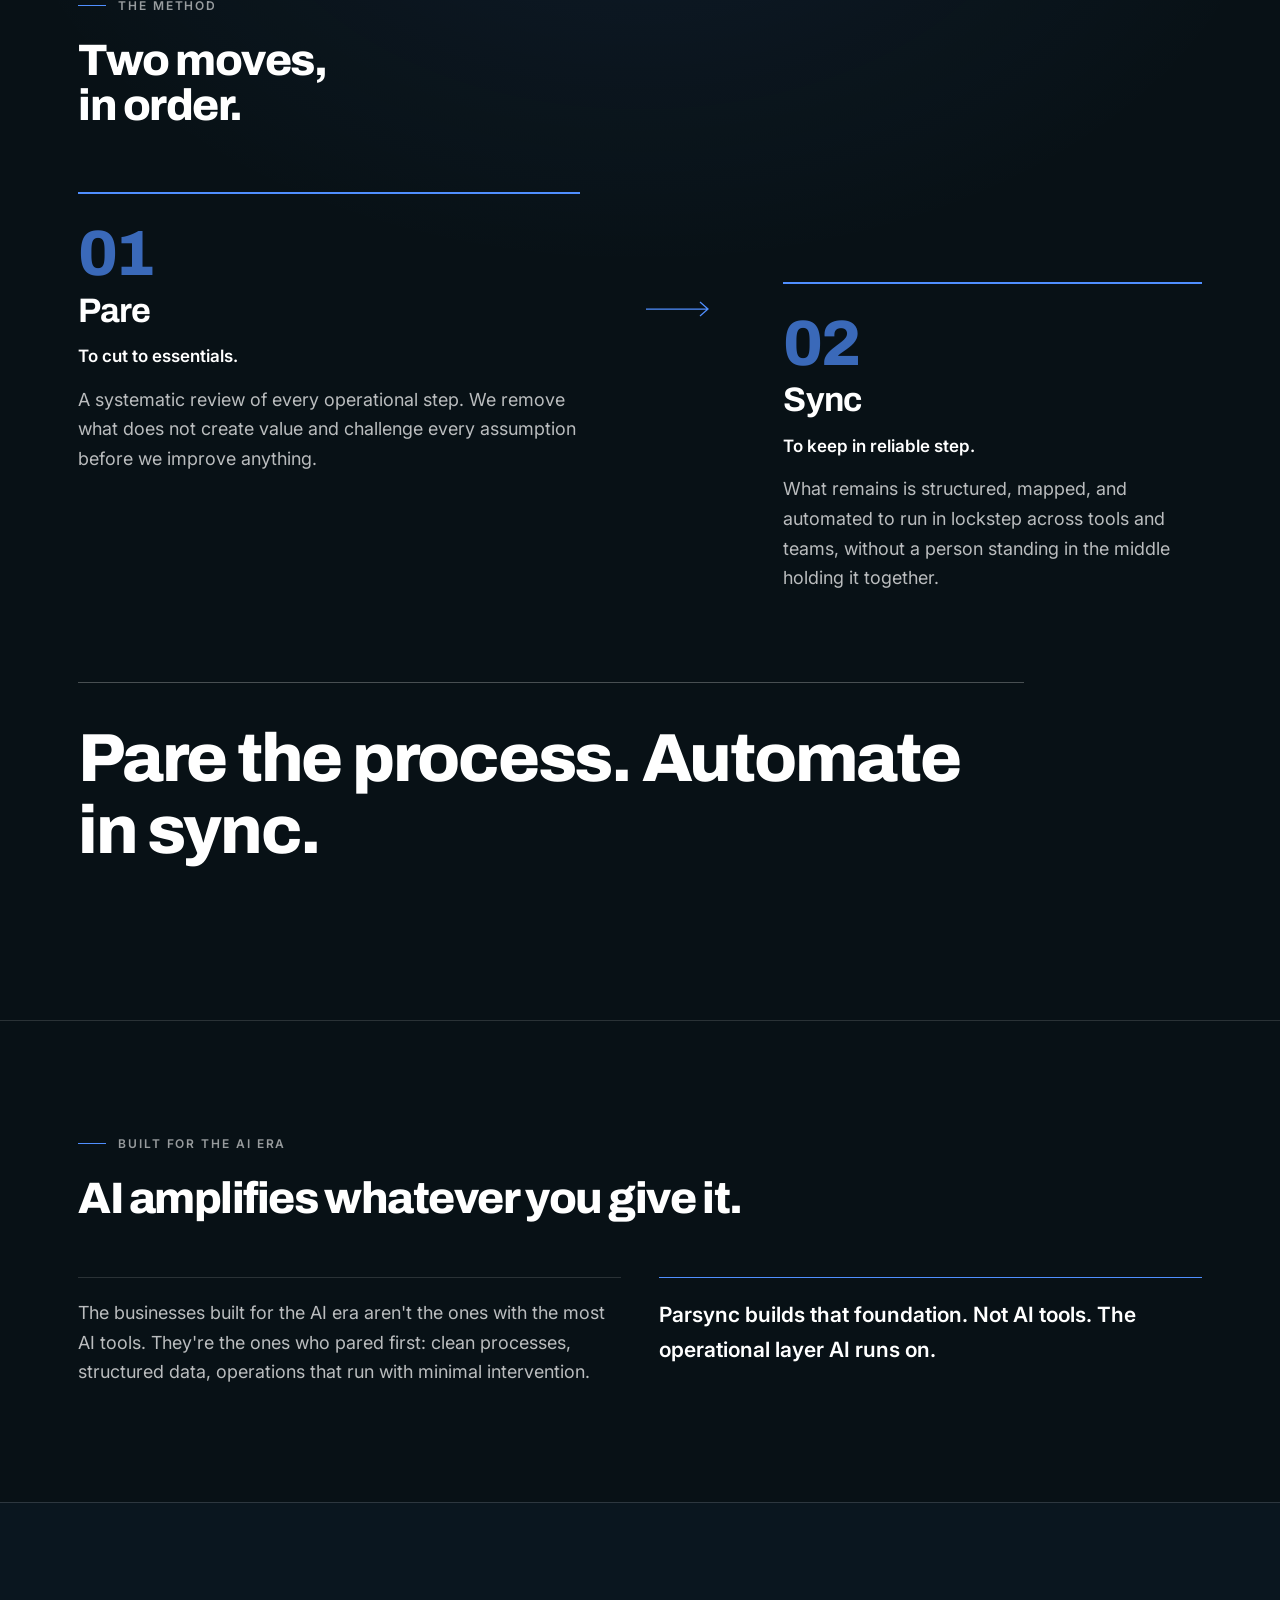
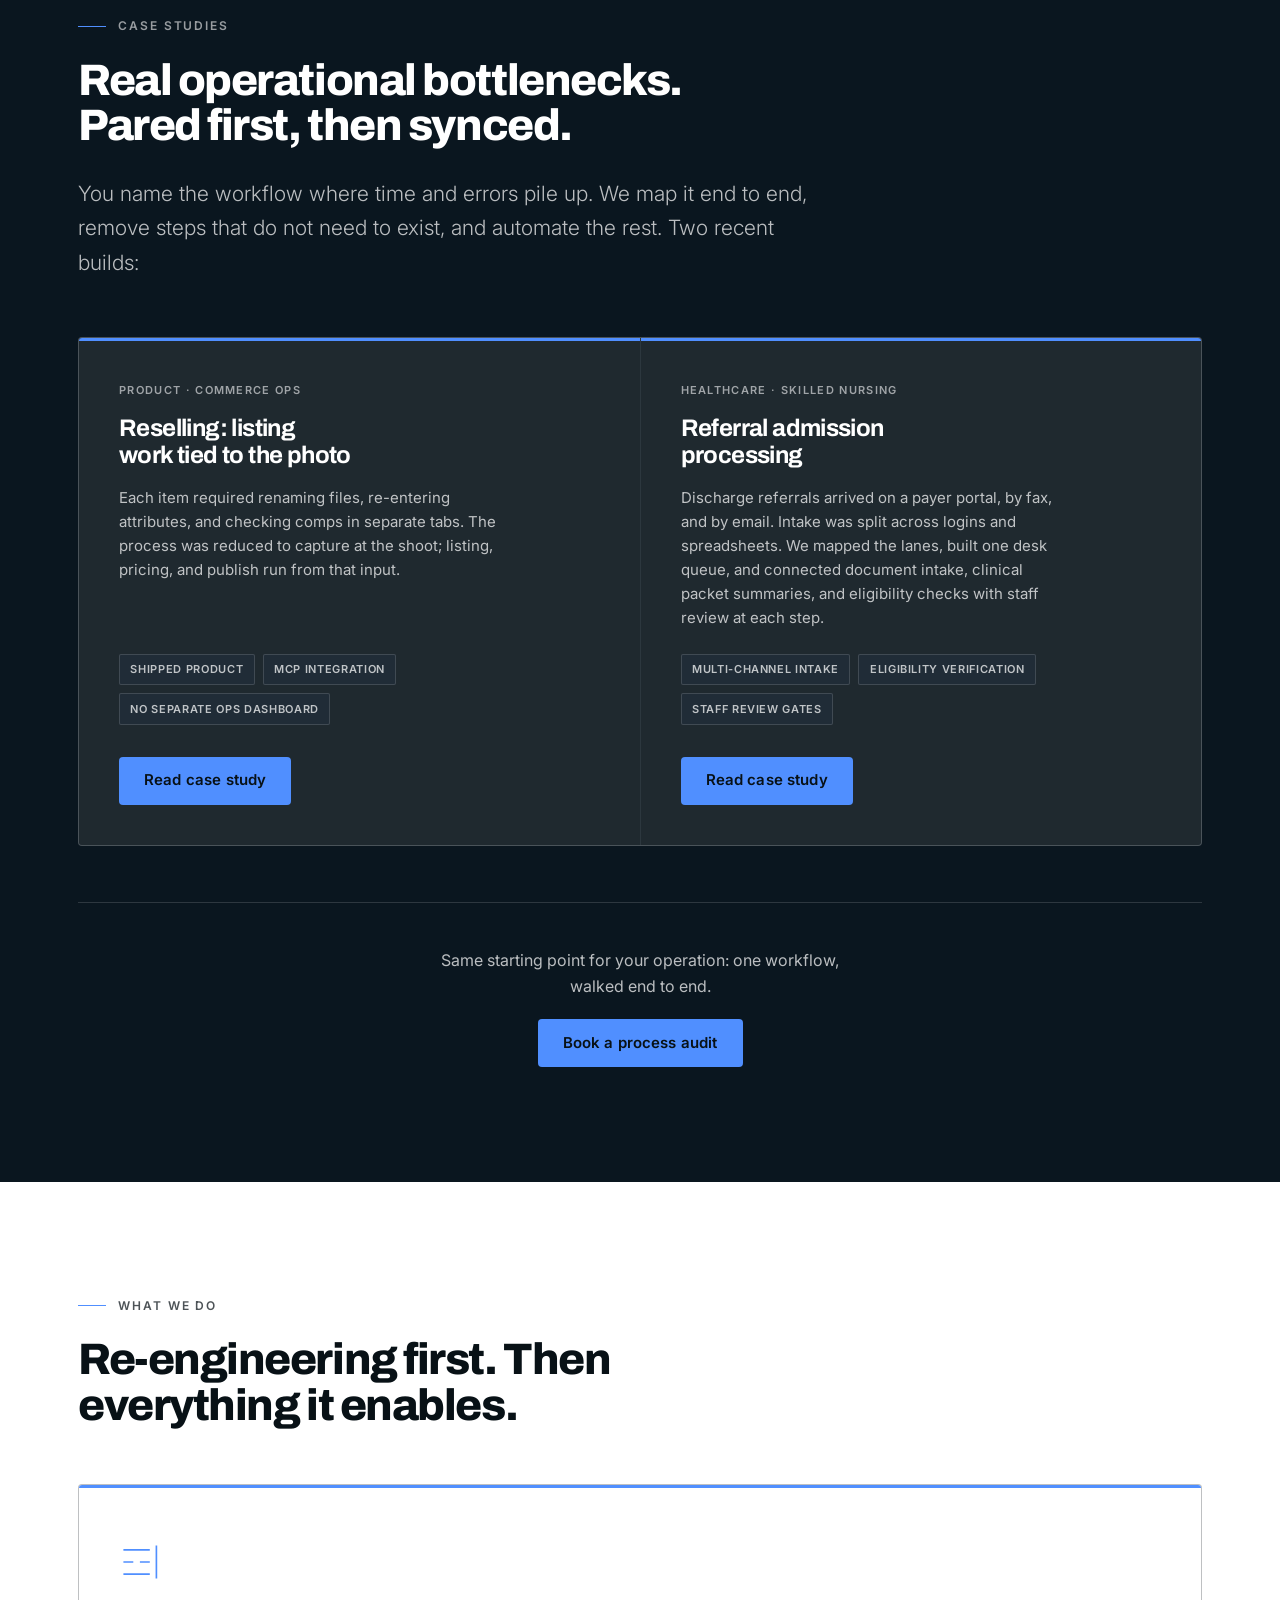
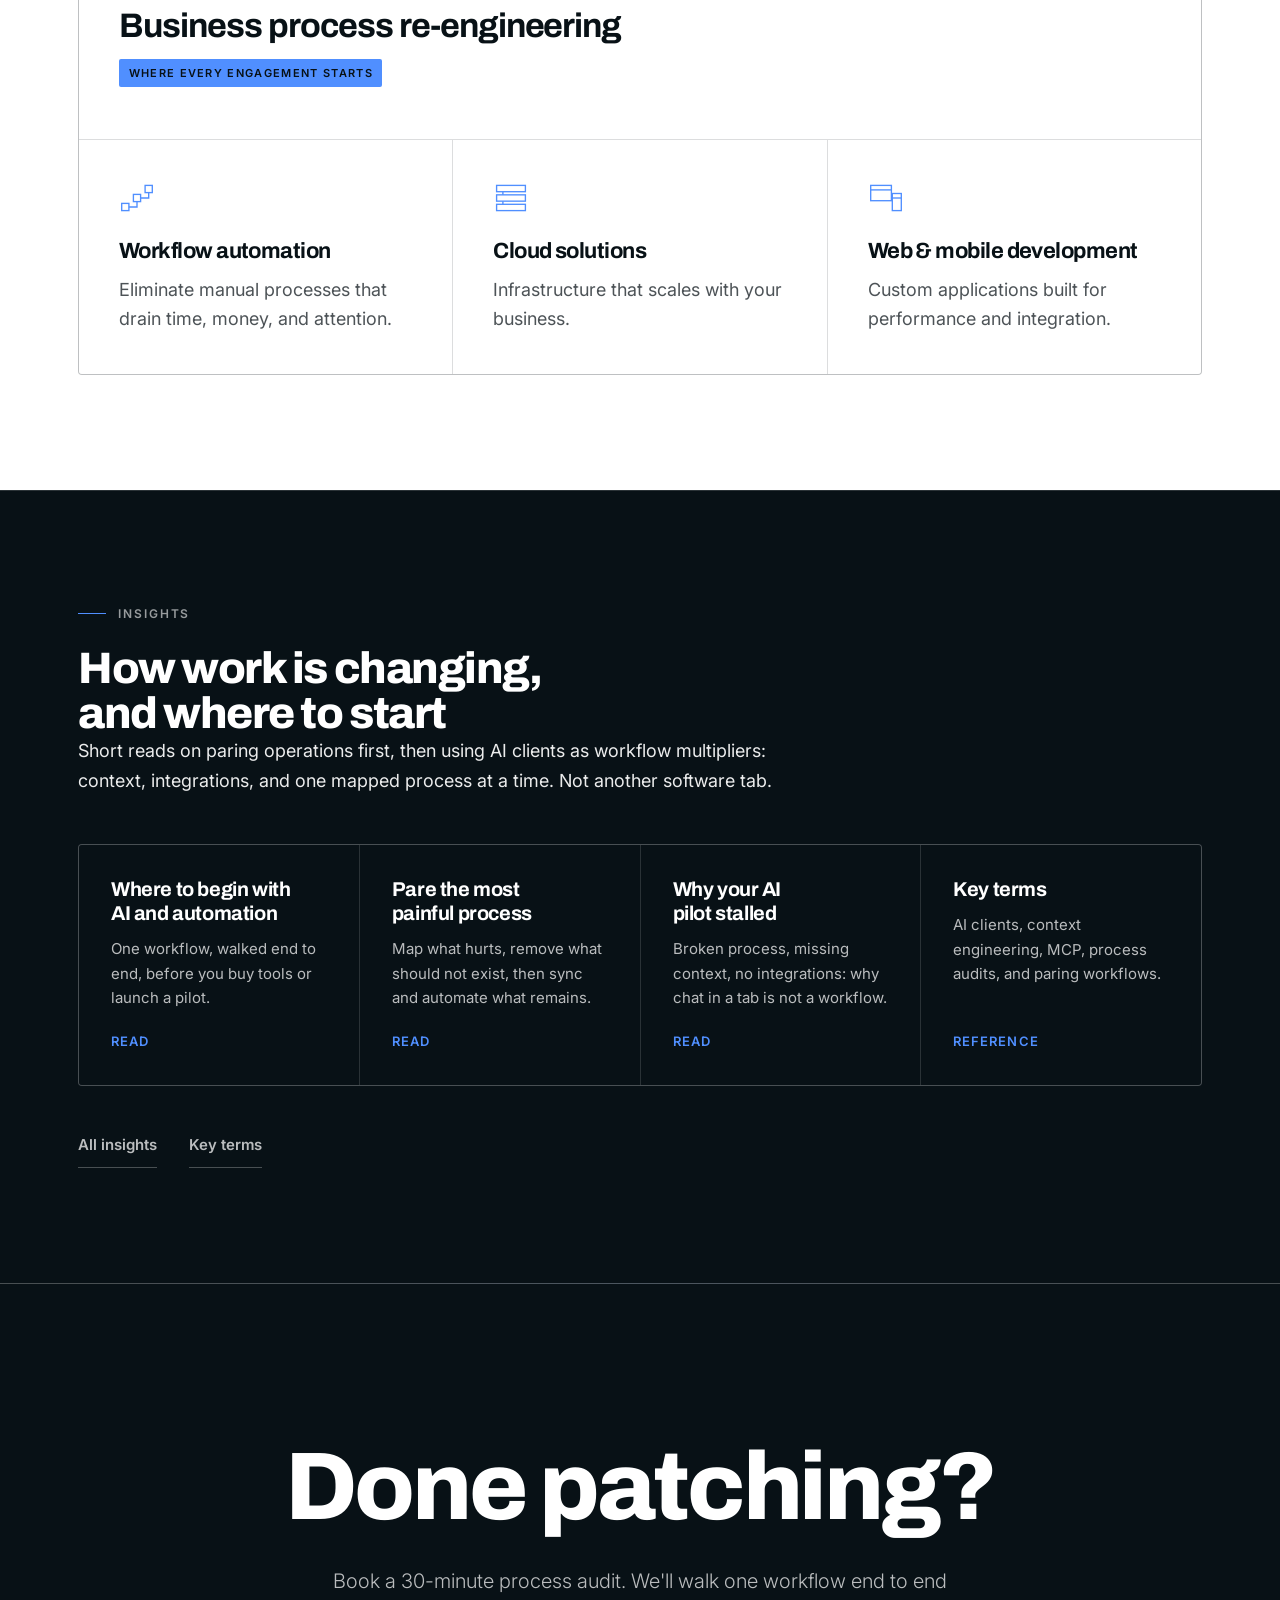
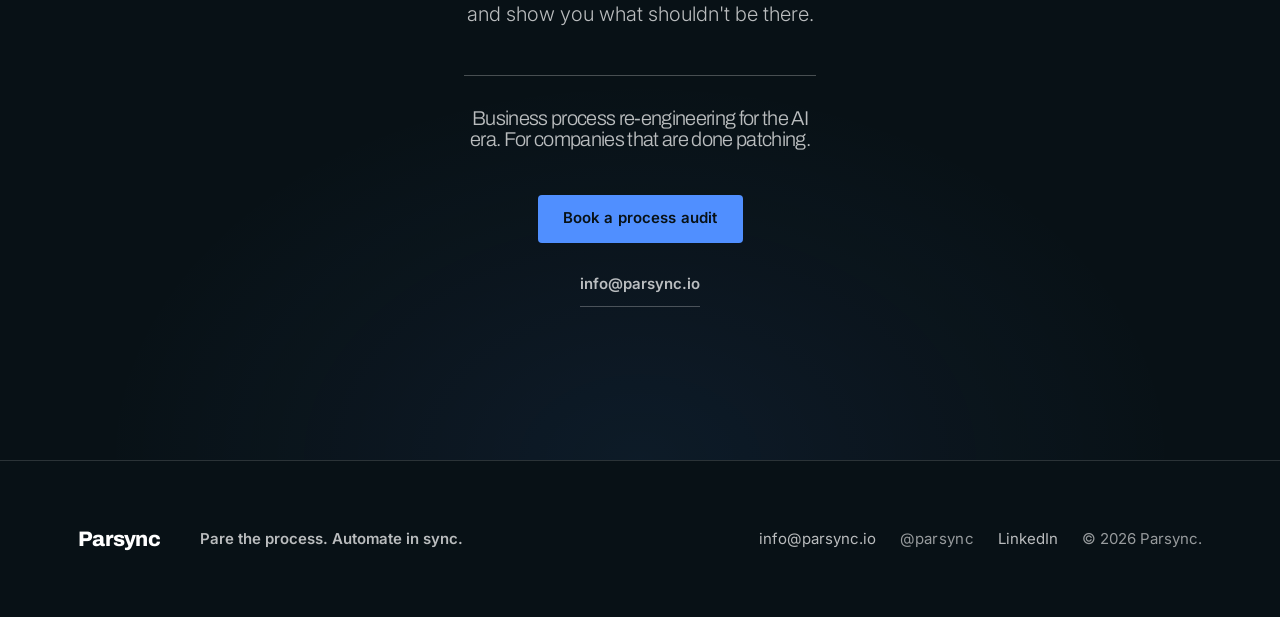
==== commit b2286454: "Shorten homepage hero subhead for clarity. State pare-then-sync in plain language and tie it to stra" ====
--- a/index.html
+++ b/index.html
@@ -696,7 +696,7 @@
       <div>
         <p class="eyebrow">AI-Native Business Process Re-Engineering</p>
         <h1 id="hero-title">Don't automate a broken process. Pare it first.</h1>
-        <p class="hero__sub">Parsync re-engineers the operational layer of your business: removing what doesn't belong, syncing what remains to run itself. You get the hours back for the work only you can do.</p>
+        <p class="hero__sub">One workflow at a time: pare what should not exist, then sync what remains. For operators who need less firefighting and more room for strategy.</p>
         <div class="hero__actions">
           <a class="btn" data-audit-link href="https://calendar.app.google/tk7x2NYHYPZq2wYJ7">Book a process audit</a>
           <a class="link-quiet" href="#method">See the method <span aria-hidden="true">&#8595;</span></a>
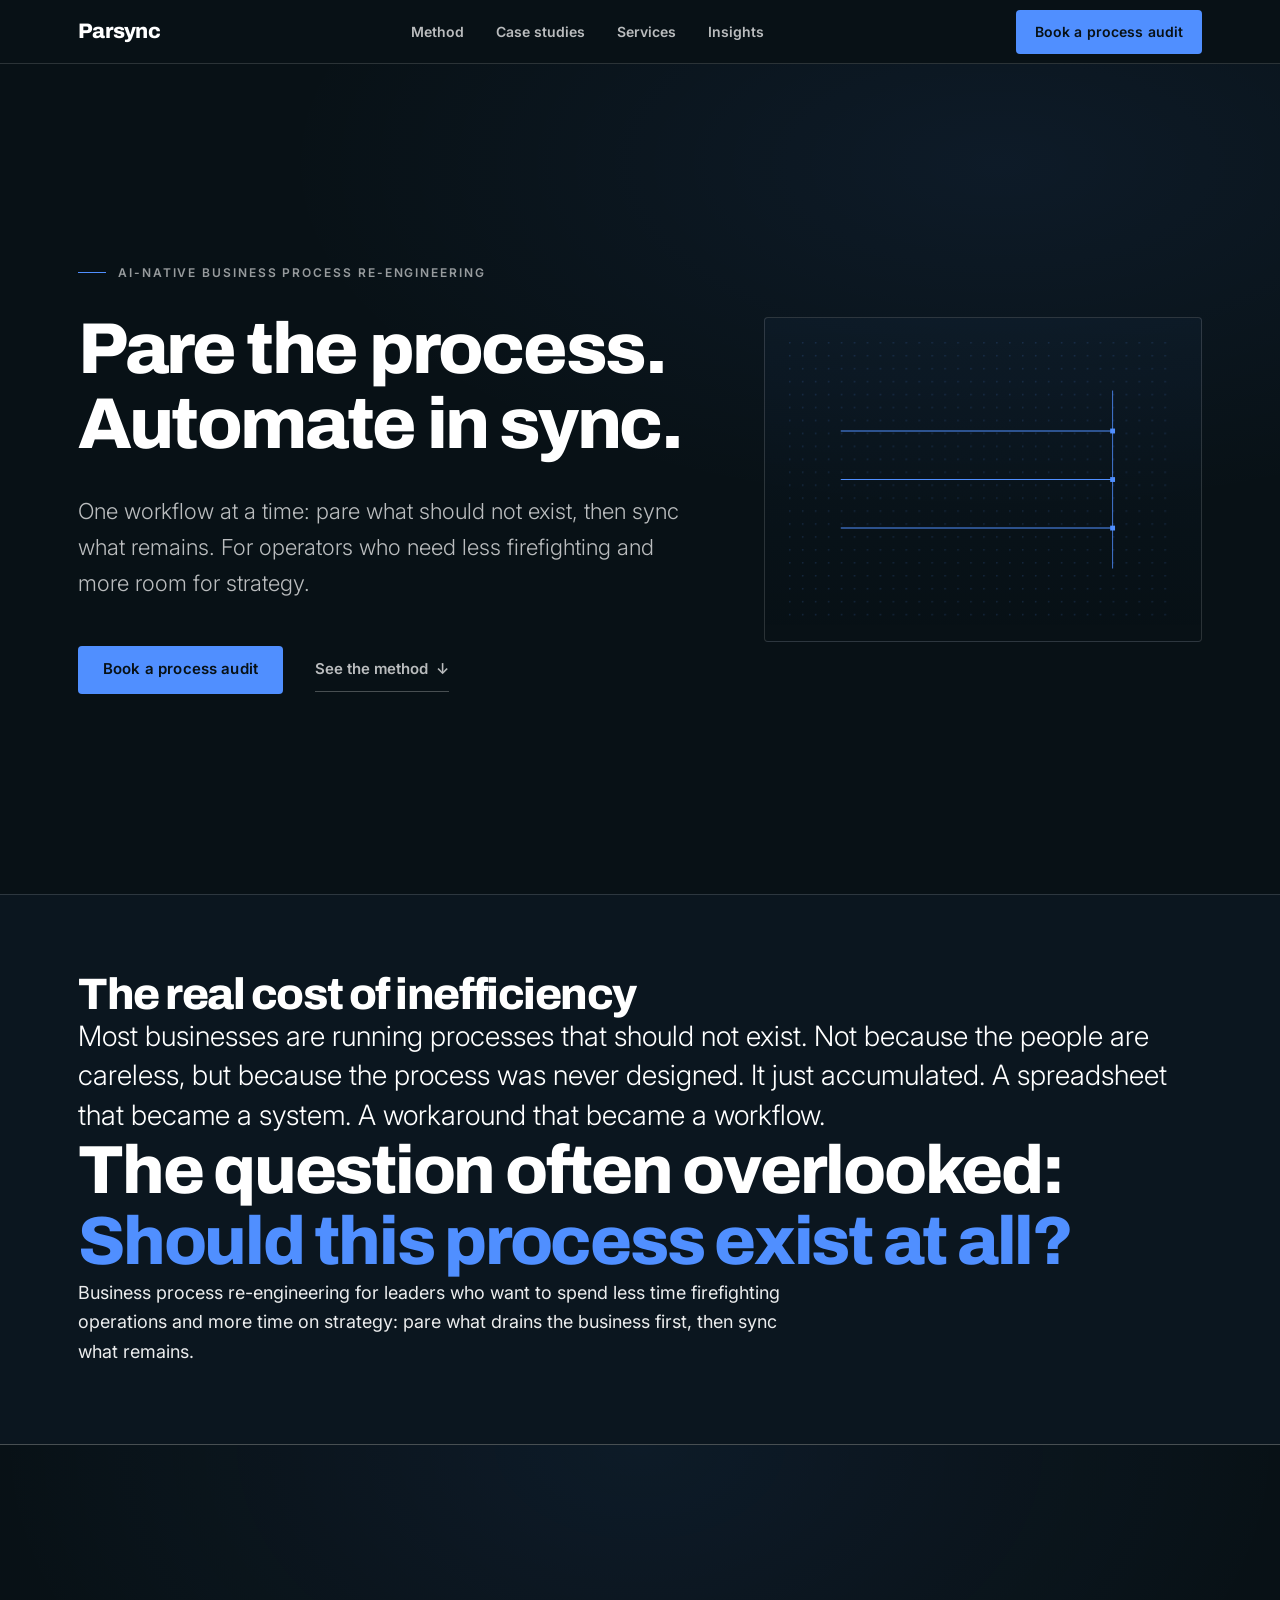
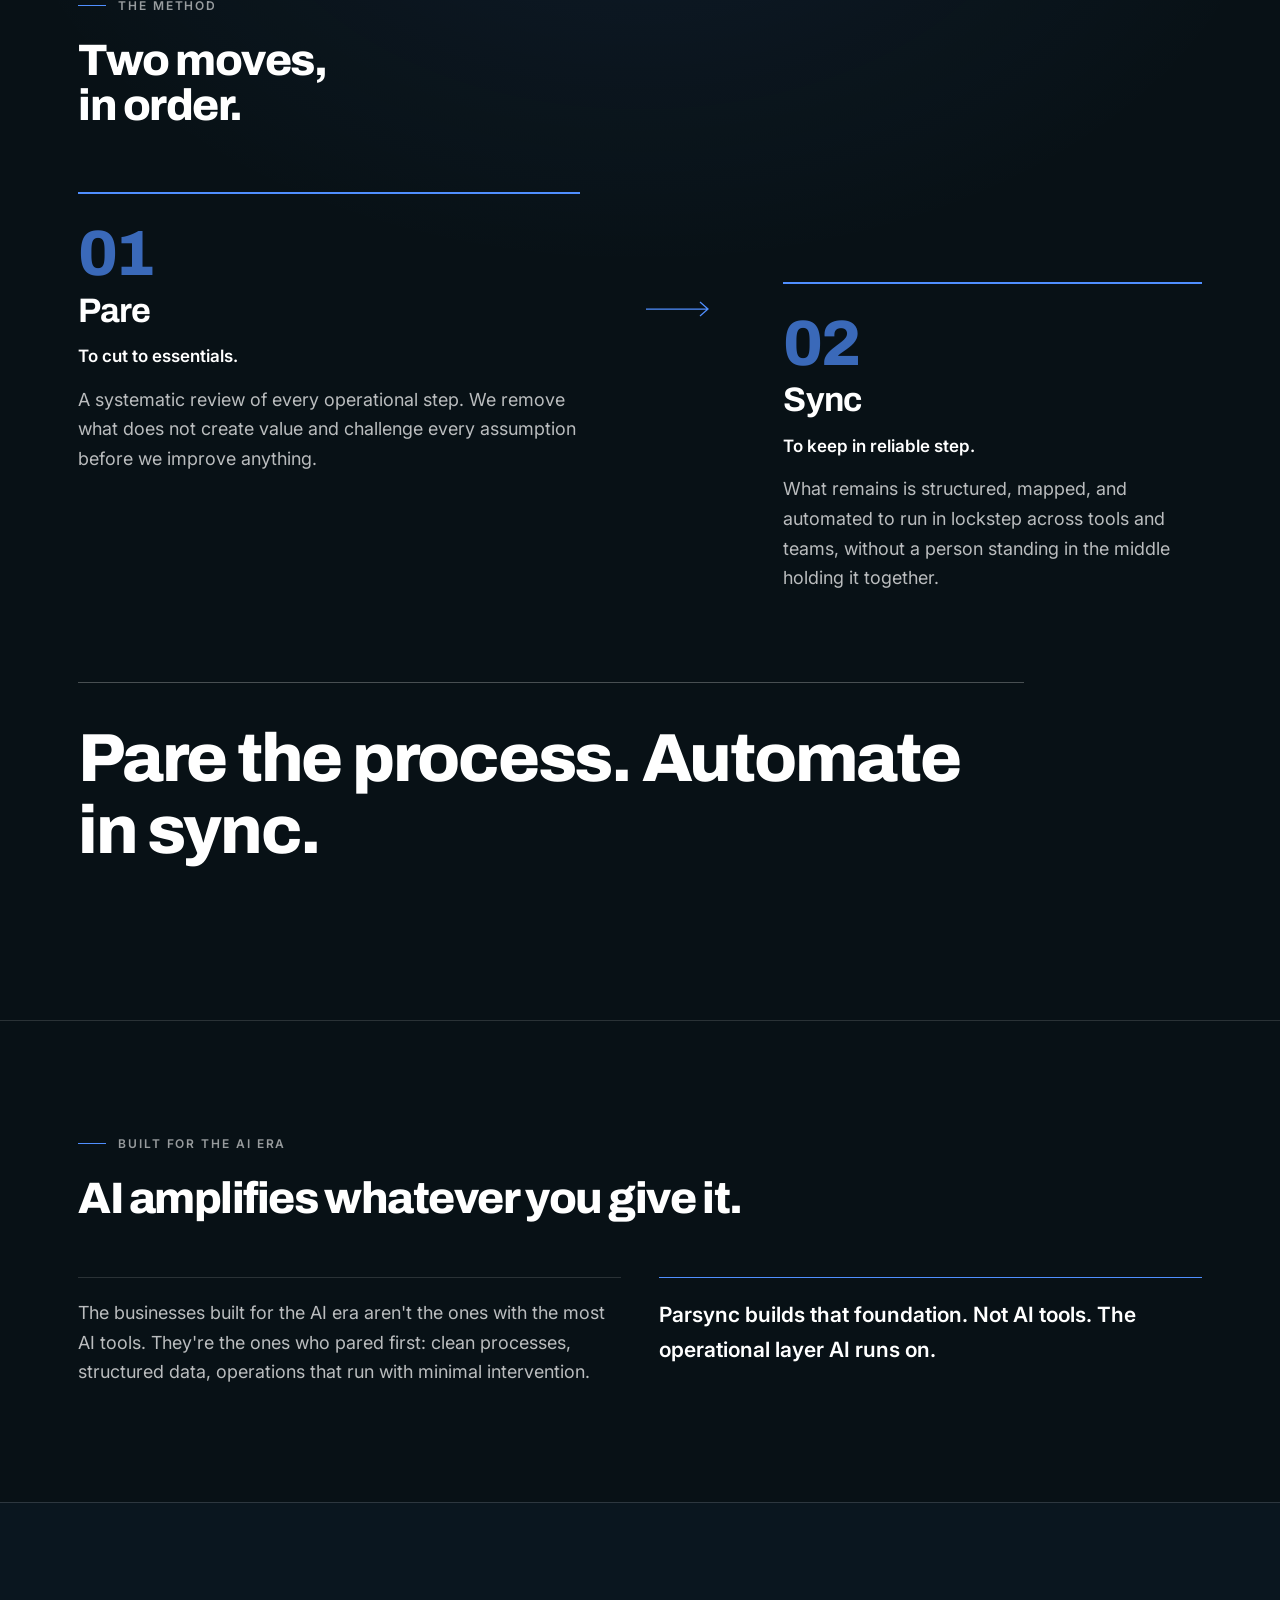
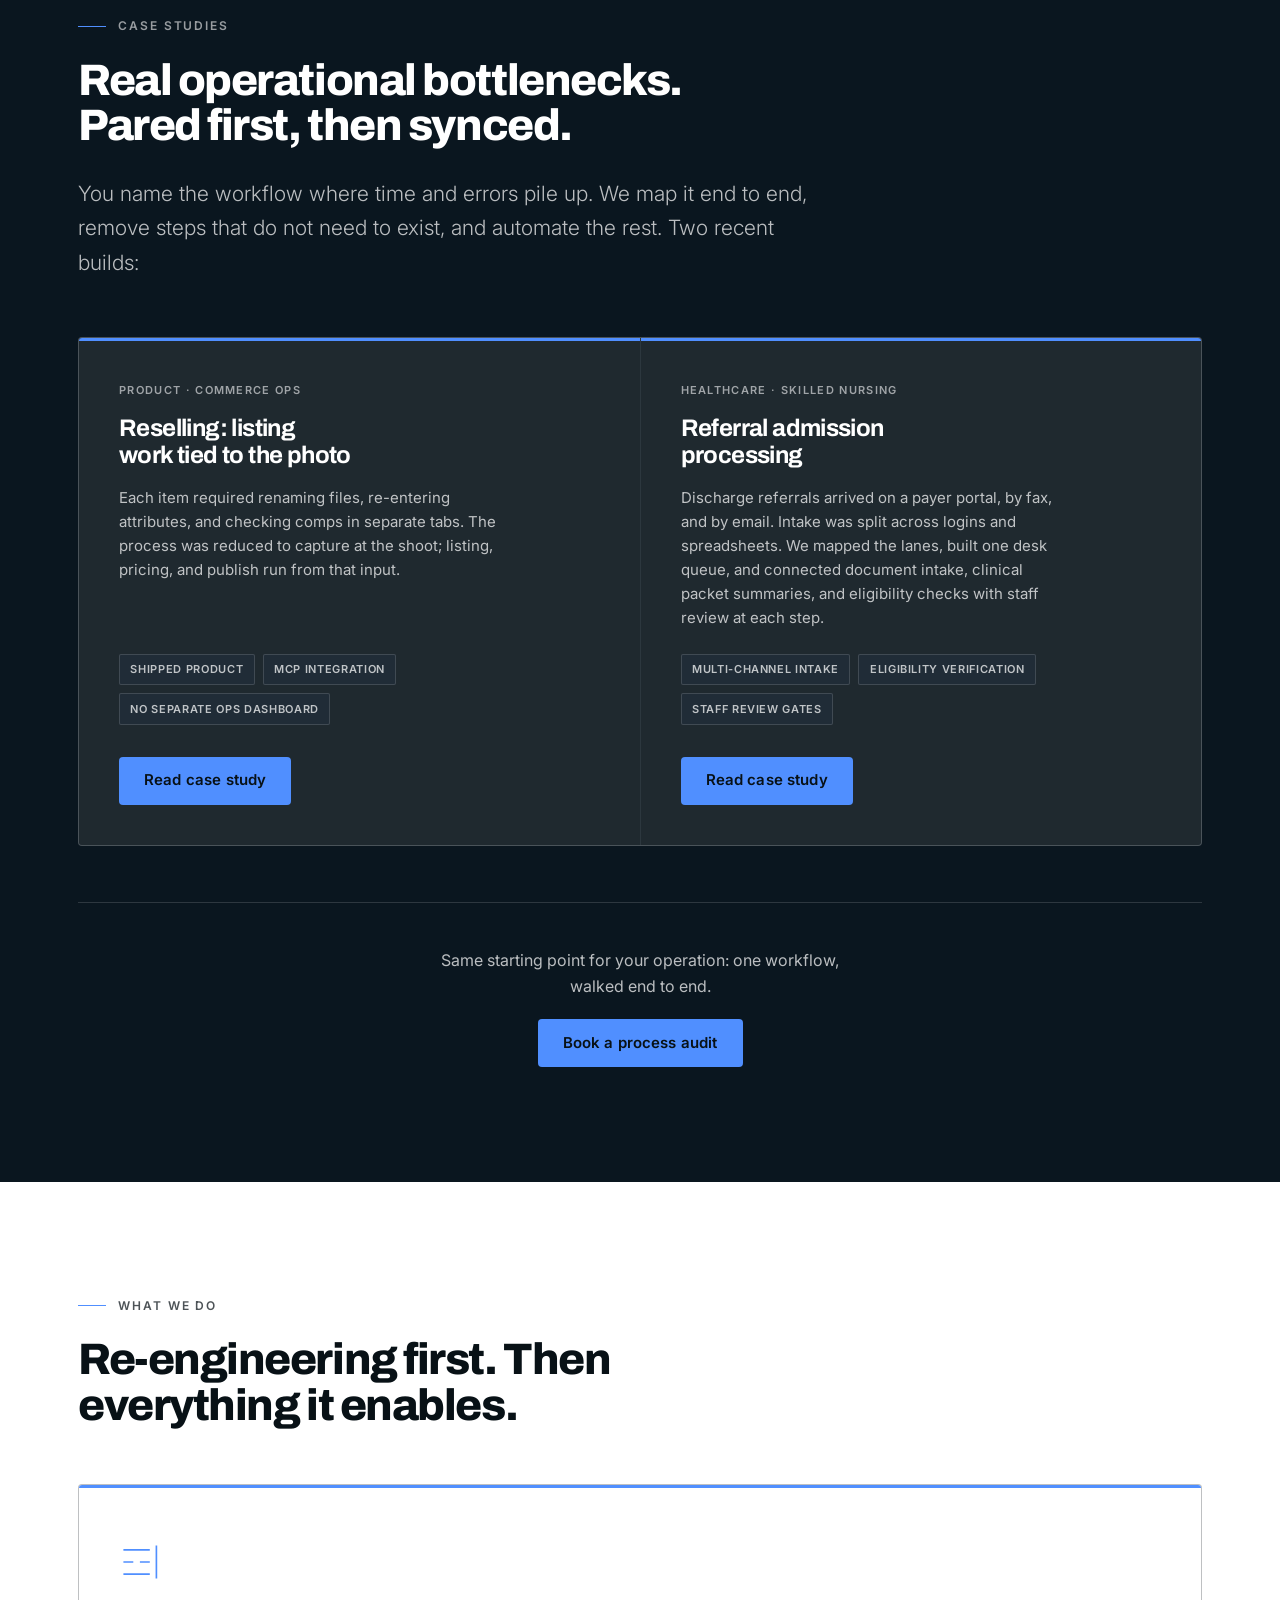
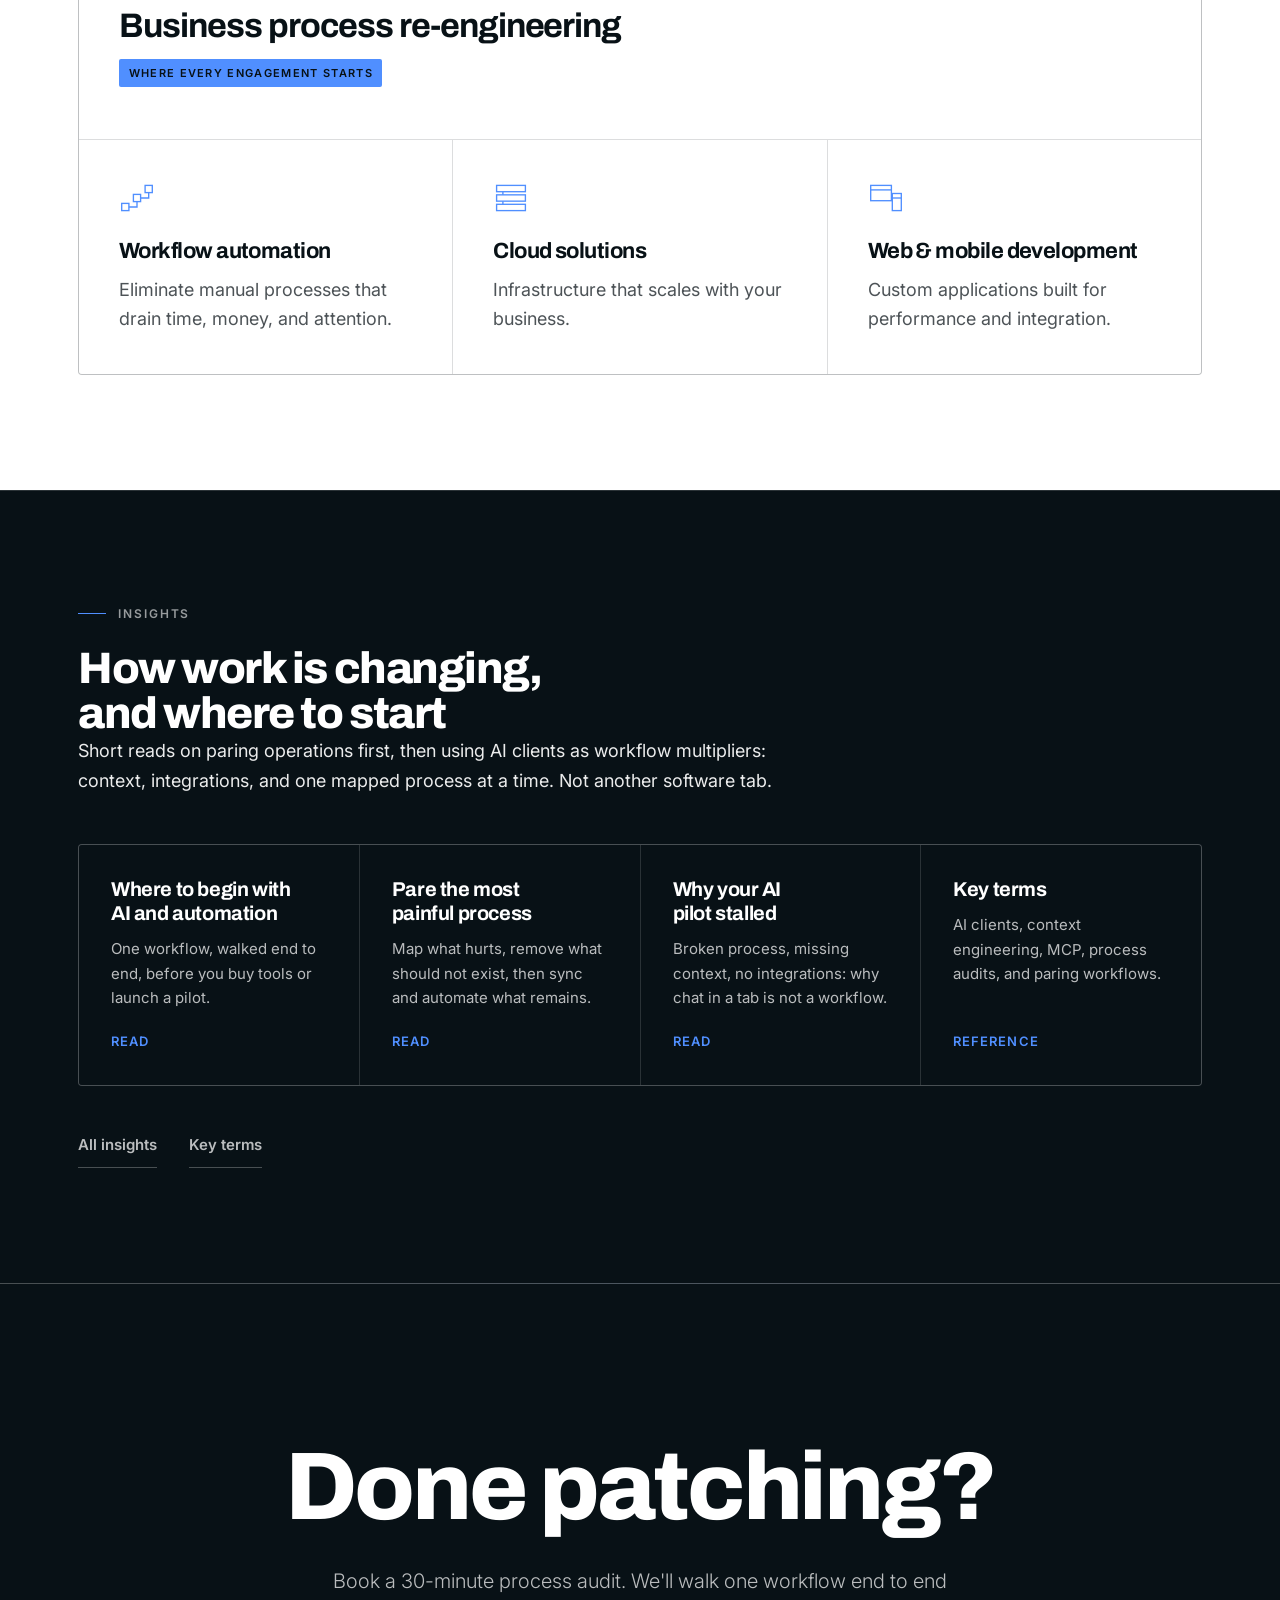
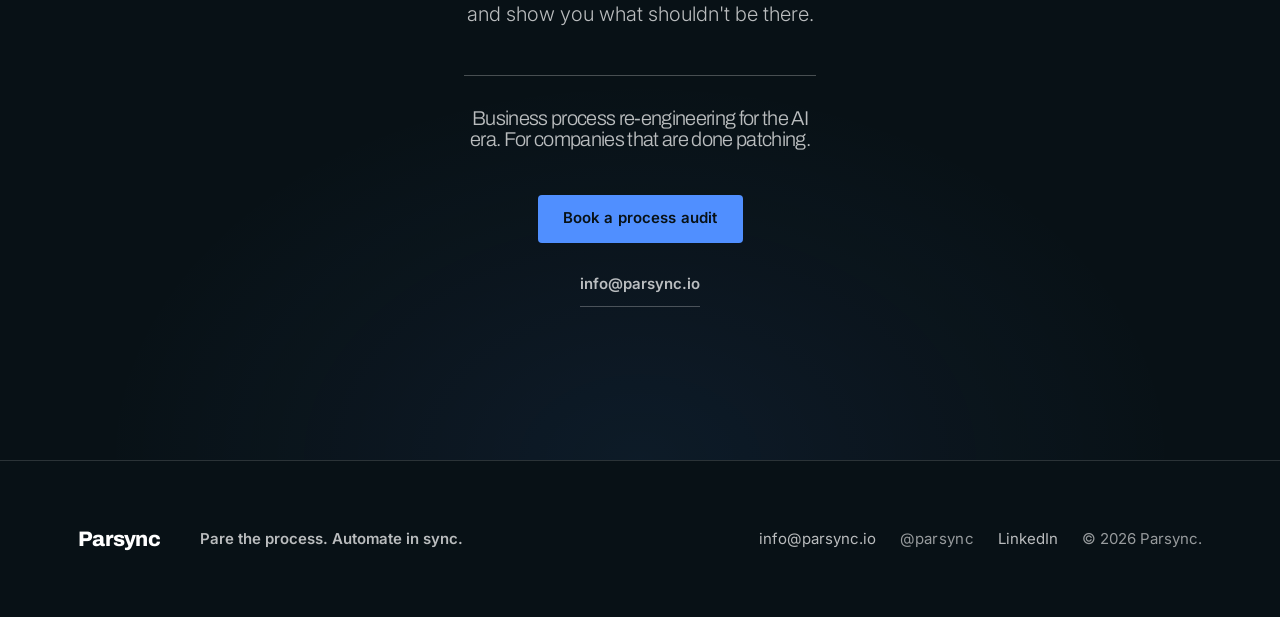
==== commit 81dfcf00: "Use brand tagline as homepage hero headline. Replace corrective automation messaging with the core p" ====
--- a/index.html
+++ b/index.html
@@ -252,7 +252,7 @@
   .hero h1{
     margin-top:clamp(1.5rem,3vw,2rem);
     font-size:var(--t-hero);
-    max-width:20ch;
+    max-width:16ch;
   }
   .hero__sub{
     margin-top:clamp(1.5rem,3vw,2rem);
@@ -695,7 +695,7 @@
     <div class="wrap hero__grid">
       <div>
         <p class="eyebrow">AI-Native Business Process Re-Engineering</p>
-        <h1 id="hero-title">Don't automate a broken process. Pare it first.</h1>
+        <h1 id="hero-title">Pare the process. Automate in sync.</h1>
         <p class="hero__sub">One workflow at a time: pare what should not exist, then sync what remains. For operators who need less firefighting and more room for strategy.</p>
         <div class="hero__actions">
           <a class="btn" data-audit-link href="https://calendar.app.google/tk7x2NYHYPZq2wYJ7">Book a process audit</a>
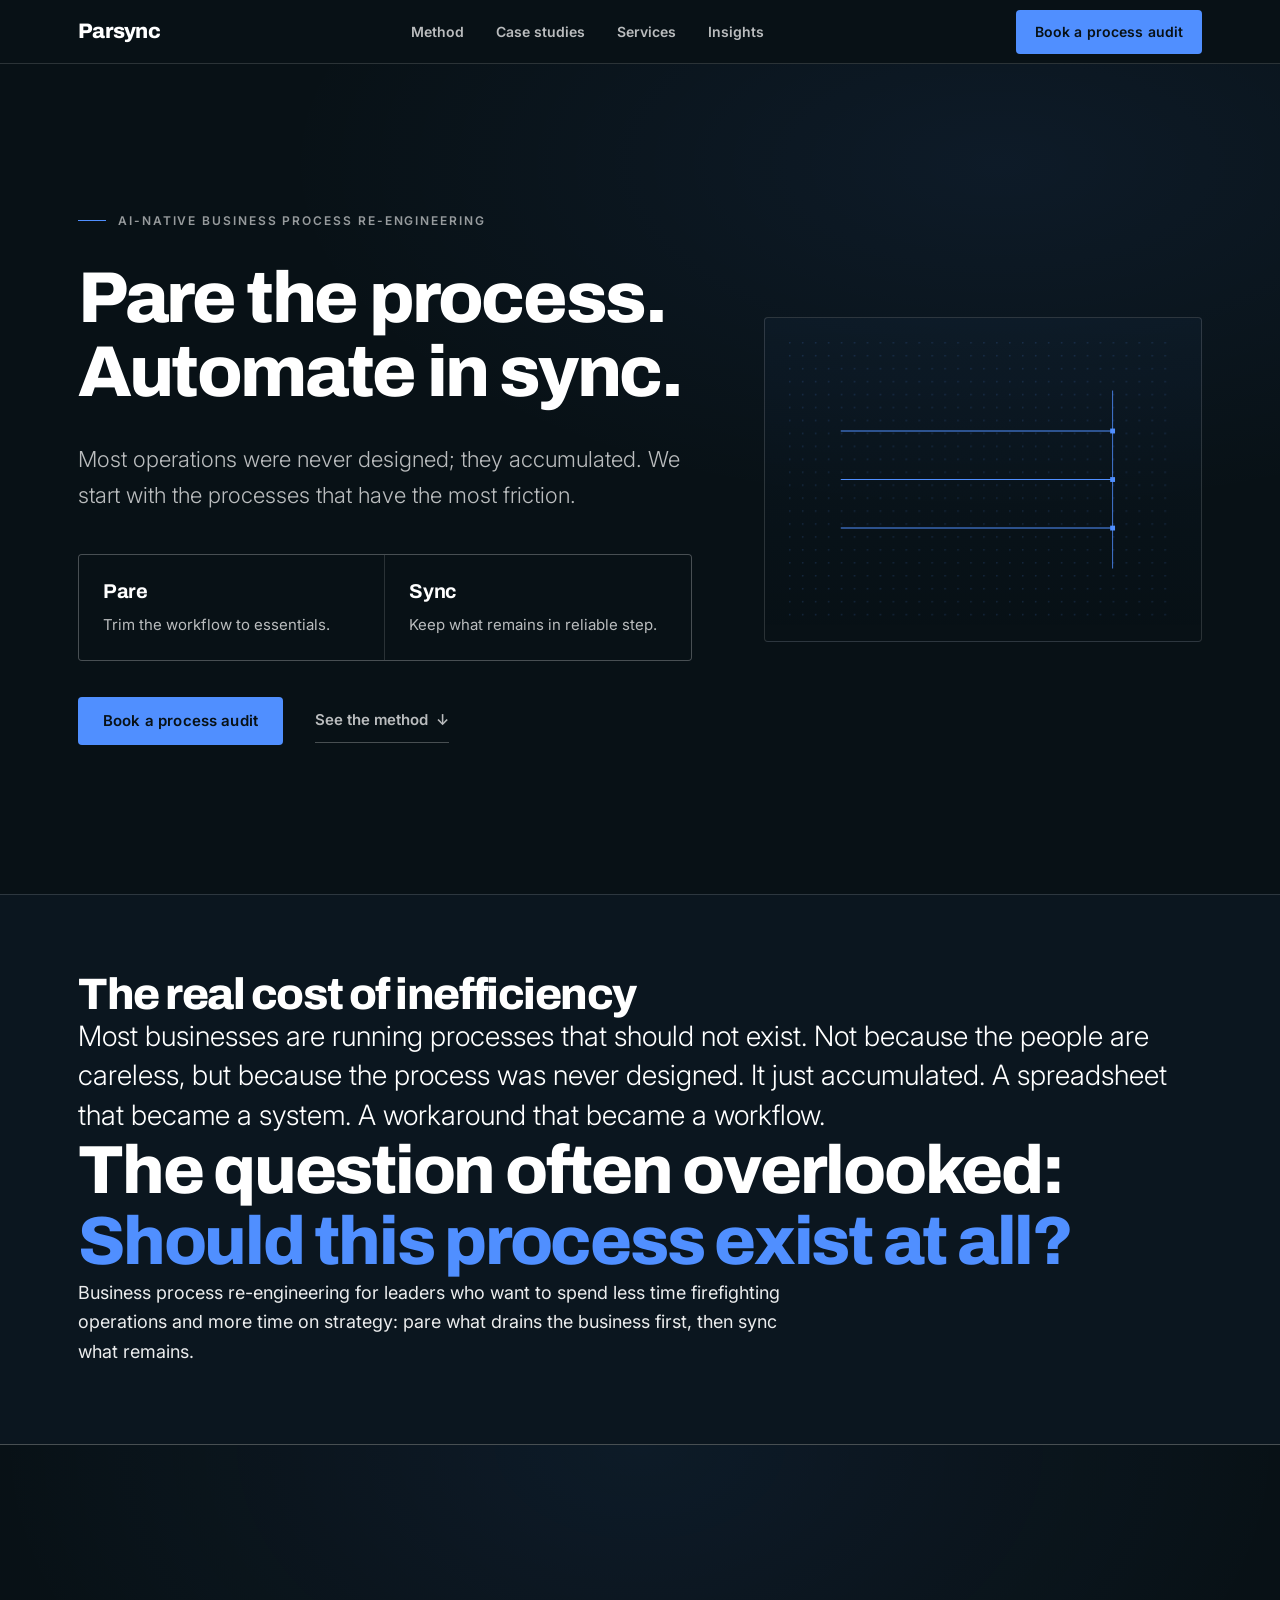
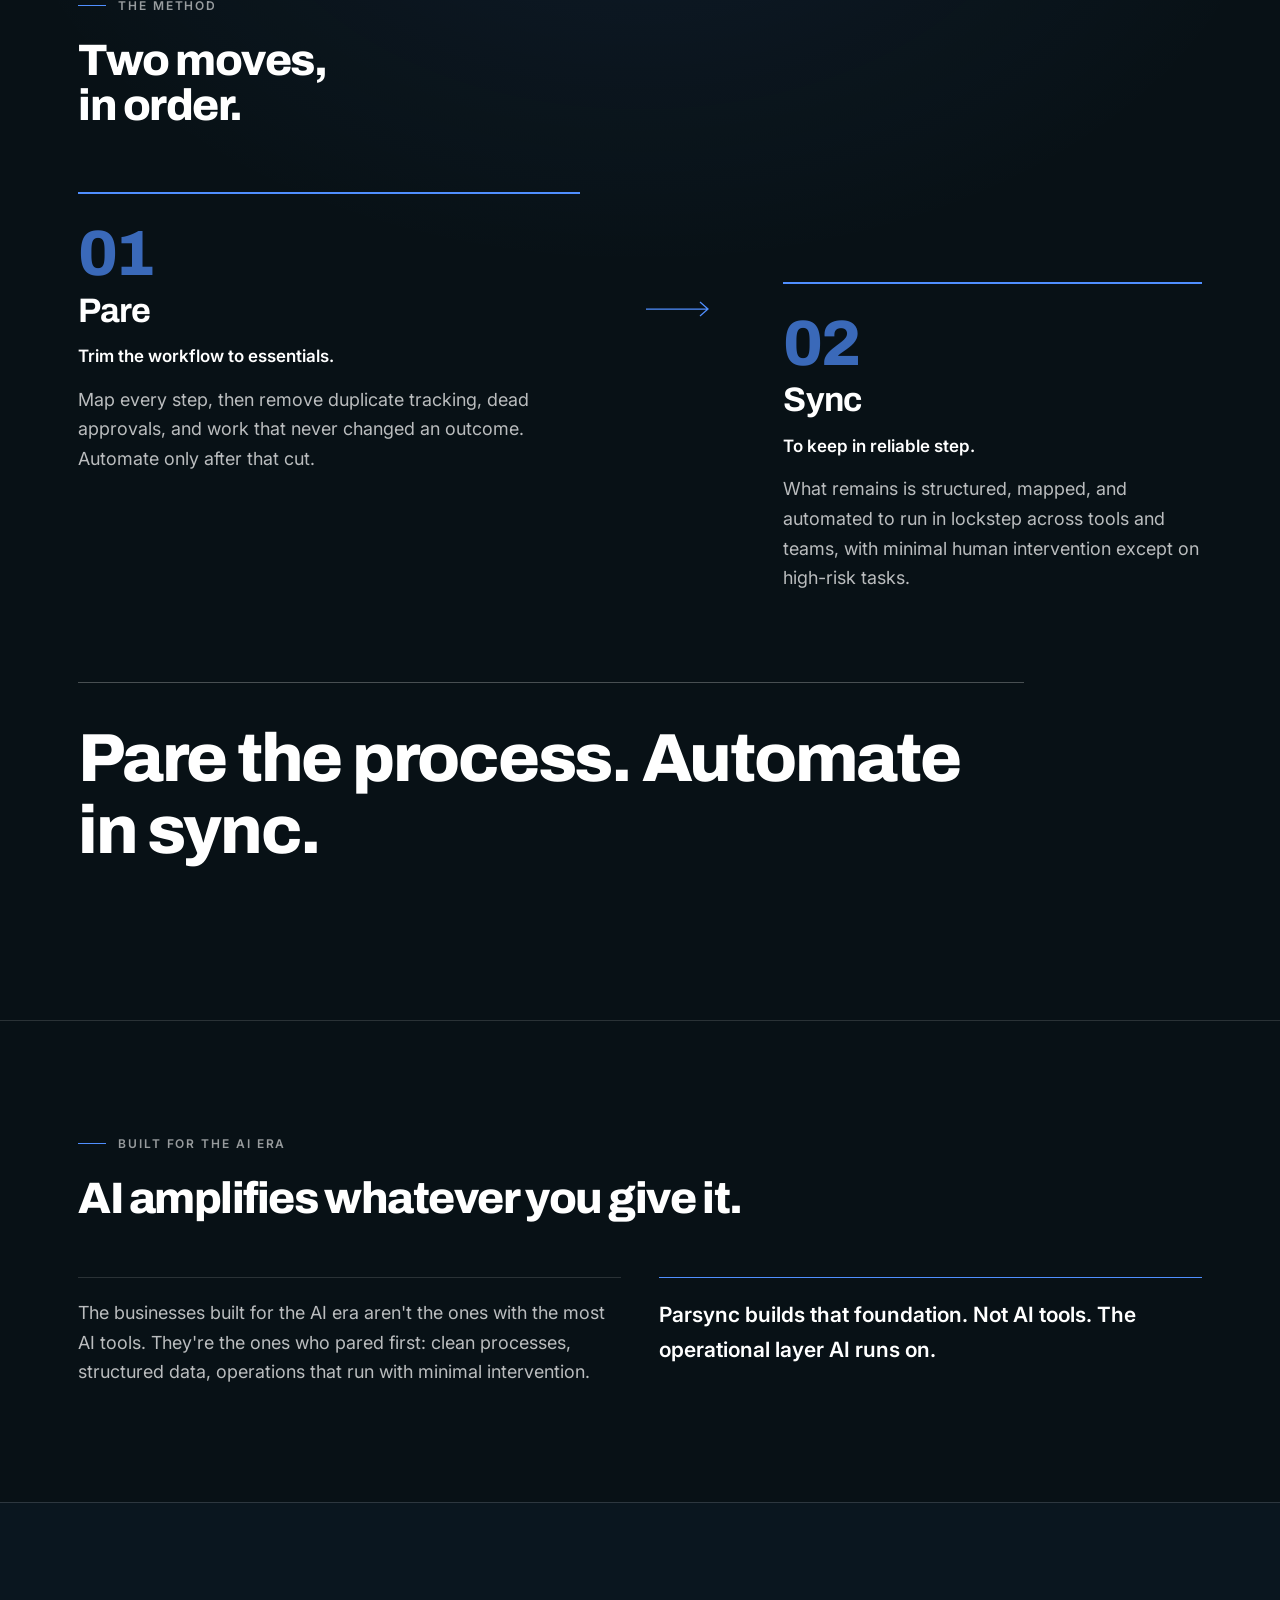
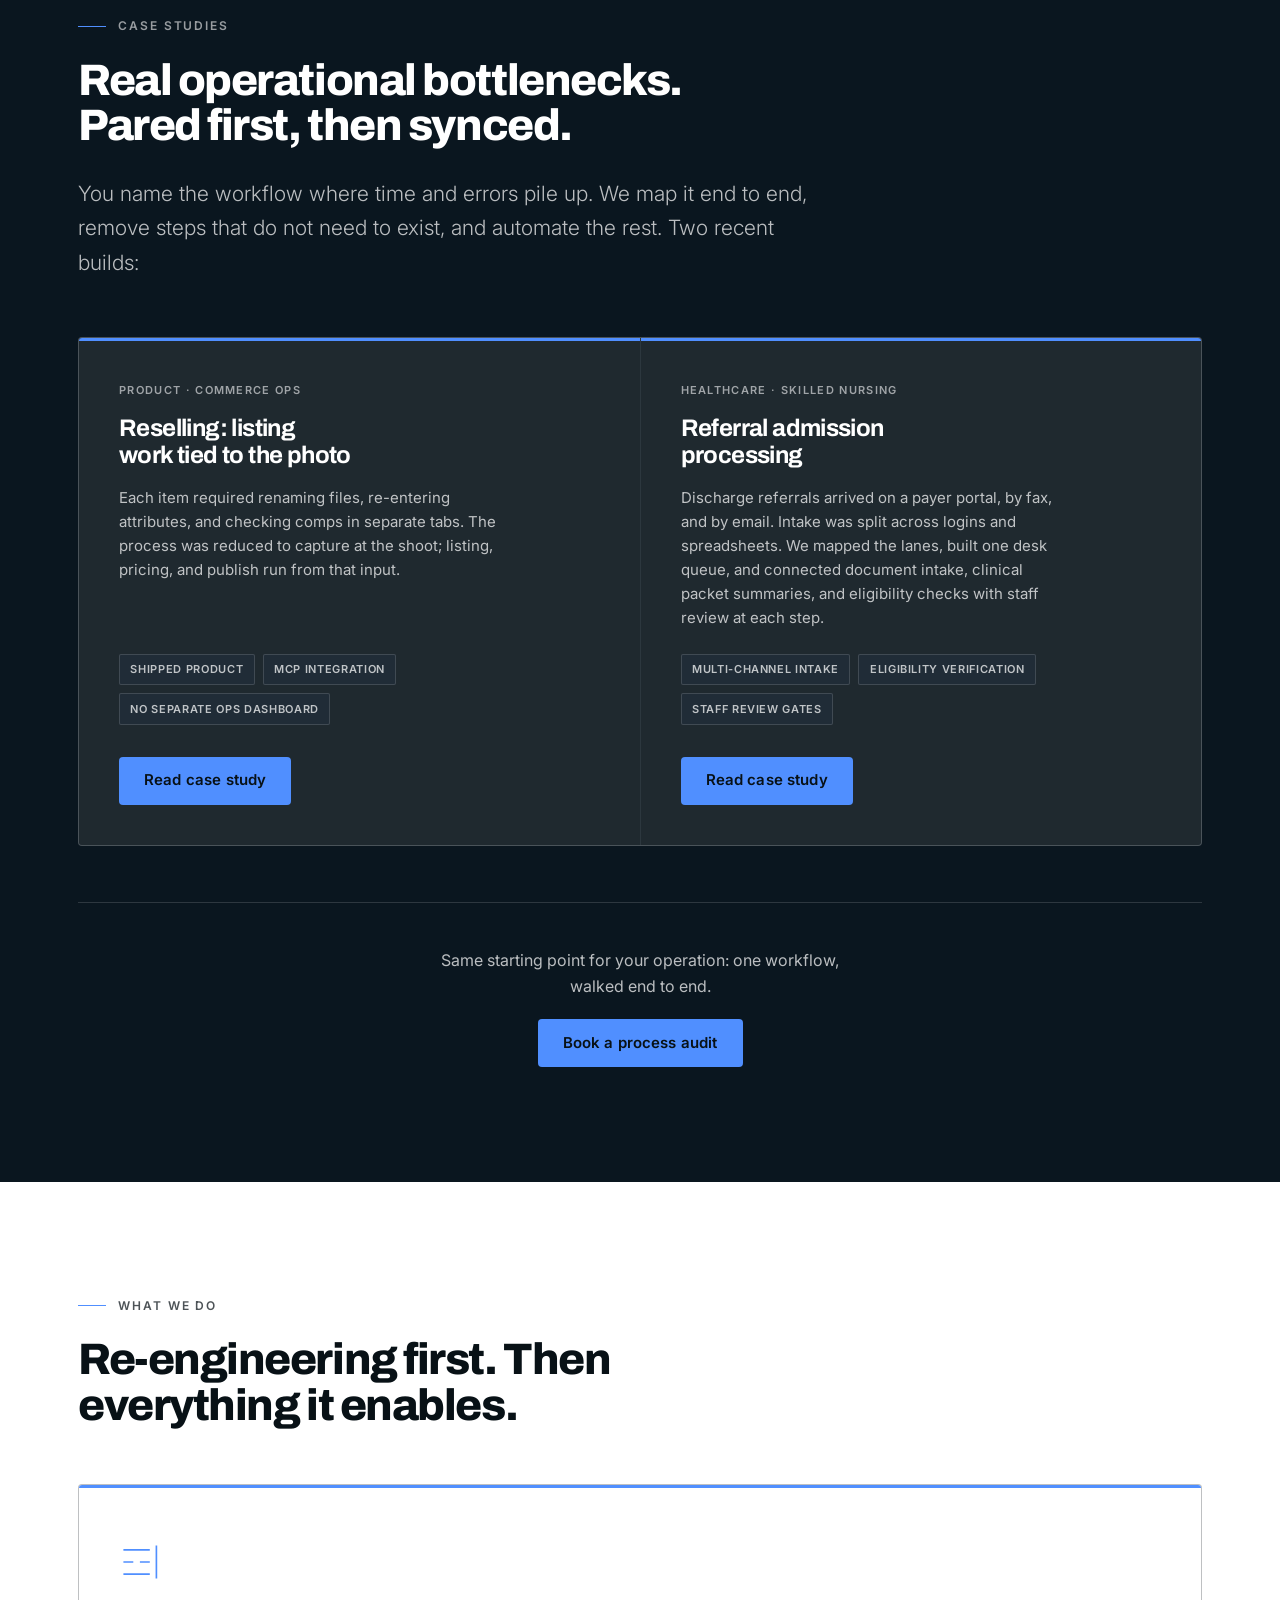
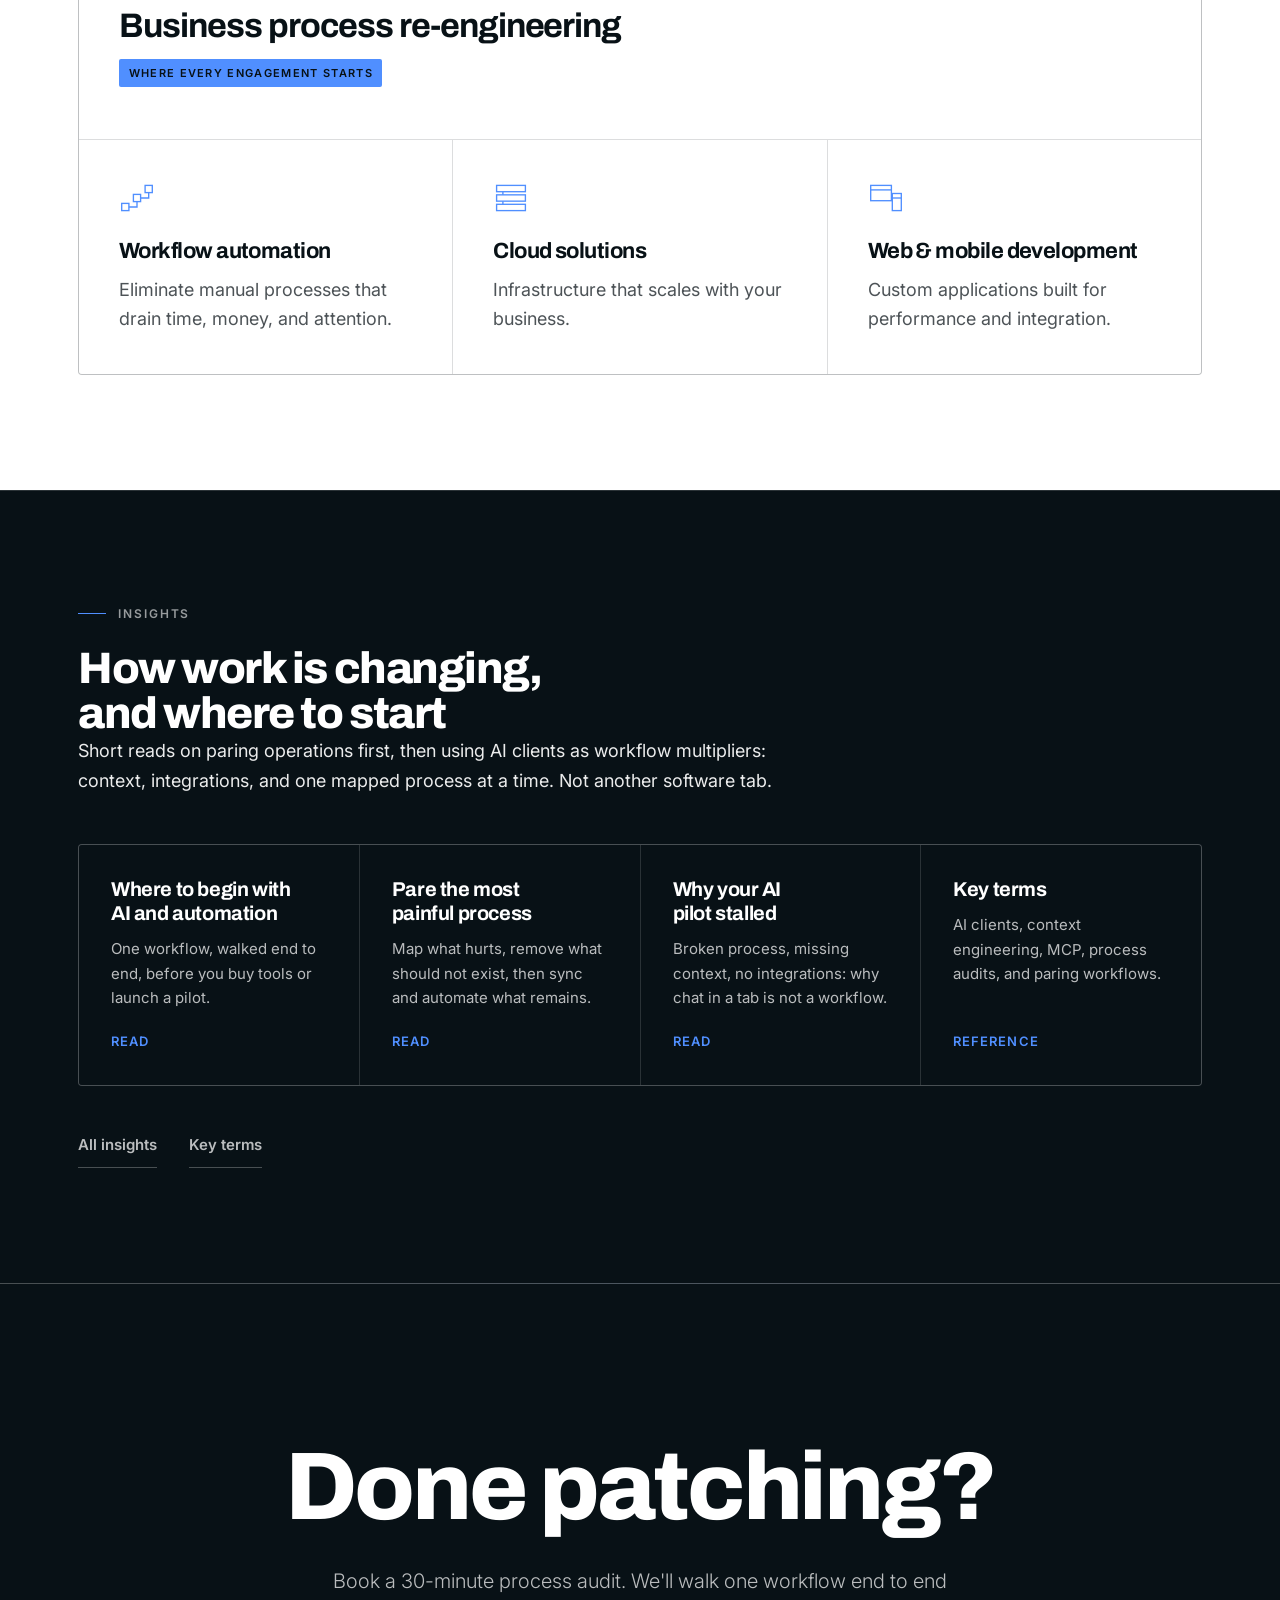
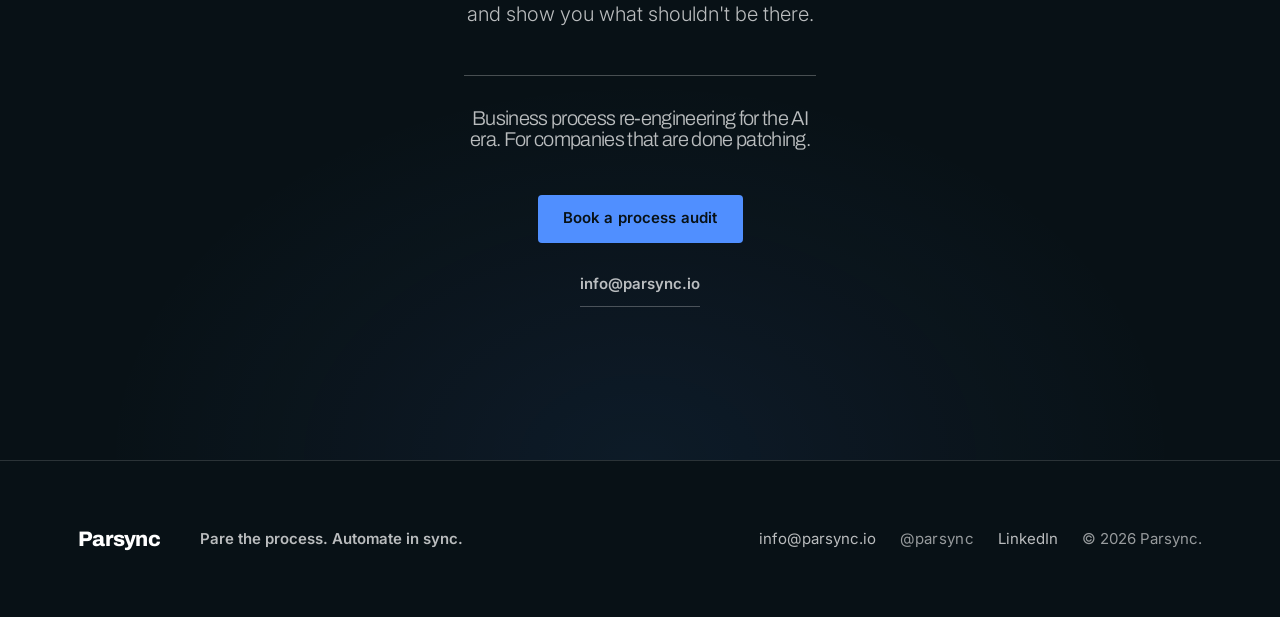
==== commit e991d050: "Simplify hero concepts and tighten method copy. Welcome visitors with short Pare and Sync definition" ====
--- a/index.html
+++ b/index.html
@@ -261,9 +261,32 @@
     font-weight:300;
     color:var(--w-72);
   }
+  .hero__terms{
+    display:grid;gap:1px;margin-top:clamp(1.75rem,3.5vw,2.5rem);
+    grid-template-columns:1fr;
+    background:var(--rule);border:1px solid var(--rule);border-radius:var(--radius);
+    overflow:hidden;
+  }
+  @media (min-width:40rem){
+    .hero__terms{grid-template-columns:repeat(2,minmax(0,1fr))}
+  }
+  .hero__concept{
+    padding:clamp(1.25rem,2.5vw,1.5rem);
+    background:var(--navy);
+  }
+  .hero__concept h3{
+    font-size:clamp(1.0625rem,1.7vw,1.25rem);
+    font-family:var(--display);
+    font-weight:700;
+    letter-spacing:-.02em;line-height:1.2;color:var(--white);
+  }
+  .hero__concept p{
+    margin-top:.65rem;
+    font-size:.9375rem;color:var(--w-72);max-width:36ch;line-height:1.55;
+  }
   .hero__actions{
     display:flex;flex-wrap:wrap;align-items:center;gap:1rem 2rem;
-    margin-top:clamp(2rem,4vw,2.75rem);
+    margin-top:clamp(1.75rem,3vw,2.25rem);
   }
 
   /* ---------- Hero motif: the kinetic system, stated once ---------- */
@@ -696,7 +719,19 @@
       <div>
         <p class="eyebrow">AI-Native Business Process Re-Engineering</p>
         <h1 id="hero-title">Pare the process. Automate in sync.</h1>
-        <p class="hero__sub">One workflow at a time: pare what should not exist, then sync what remains. For operators who need less firefighting and more room for strategy.</p>
+        <p class="hero__sub">Most operations were never designed; they accumulated. We start with the processes that have the most friction.</p>
+
+        <div class="hero__terms" aria-label="How we think about work">
+          <article class="hero__concept">
+            <h3>Pare</h3>
+            <p>Trim the workflow to essentials.</p>
+          </article>
+          <article class="hero__concept">
+            <h3>Sync</h3>
+            <p>Keep what remains in reliable step.</p>
+          </article>
+        </div>
+
         <div class="hero__actions">
           <a class="btn" data-audit-link href="https://calendar.app.google/tk7x2NYHYPZq2wYJ7">Book a process audit</a>
           <a class="link-quiet" href="#method">See the method <span aria-hidden="true">&#8595;</span></a>
@@ -762,8 +797,8 @@
         <article class="phase phase--pare">
           <span class="phase__num">01</span>
           <h3>Pare</h3>
-          <p class="phase__def">To cut to essentials.</p>
-          <p class="phase__body">A systematic review of every operational step. We remove what does not create value and challenge every assumption before we improve anything.</p>
+          <p class="phase__def">Trim the workflow to essentials.</p>
+          <p class="phase__body">Map every step, then remove duplicate tracking, dead approvals, and work that never changed an outcome. Automate only after that cut.</p>
         </article>
 
         <div class="connector" aria-hidden="true">
@@ -774,7 +809,7 @@
           <span class="phase__num">02</span>
           <h3>Sync</h3>
           <p class="phase__def">To keep in reliable step.</p>
-          <p class="phase__body">What remains is structured, mapped, and automated to run in lockstep across tools and teams, without a person standing in the middle holding it together.</p>
+          <p class="phase__body">What remains is structured, mapped, and automated to run in lockstep across tools and teams, with minimal human intervention except on high-risk tasks.</p>
         </article>
       </div>
 
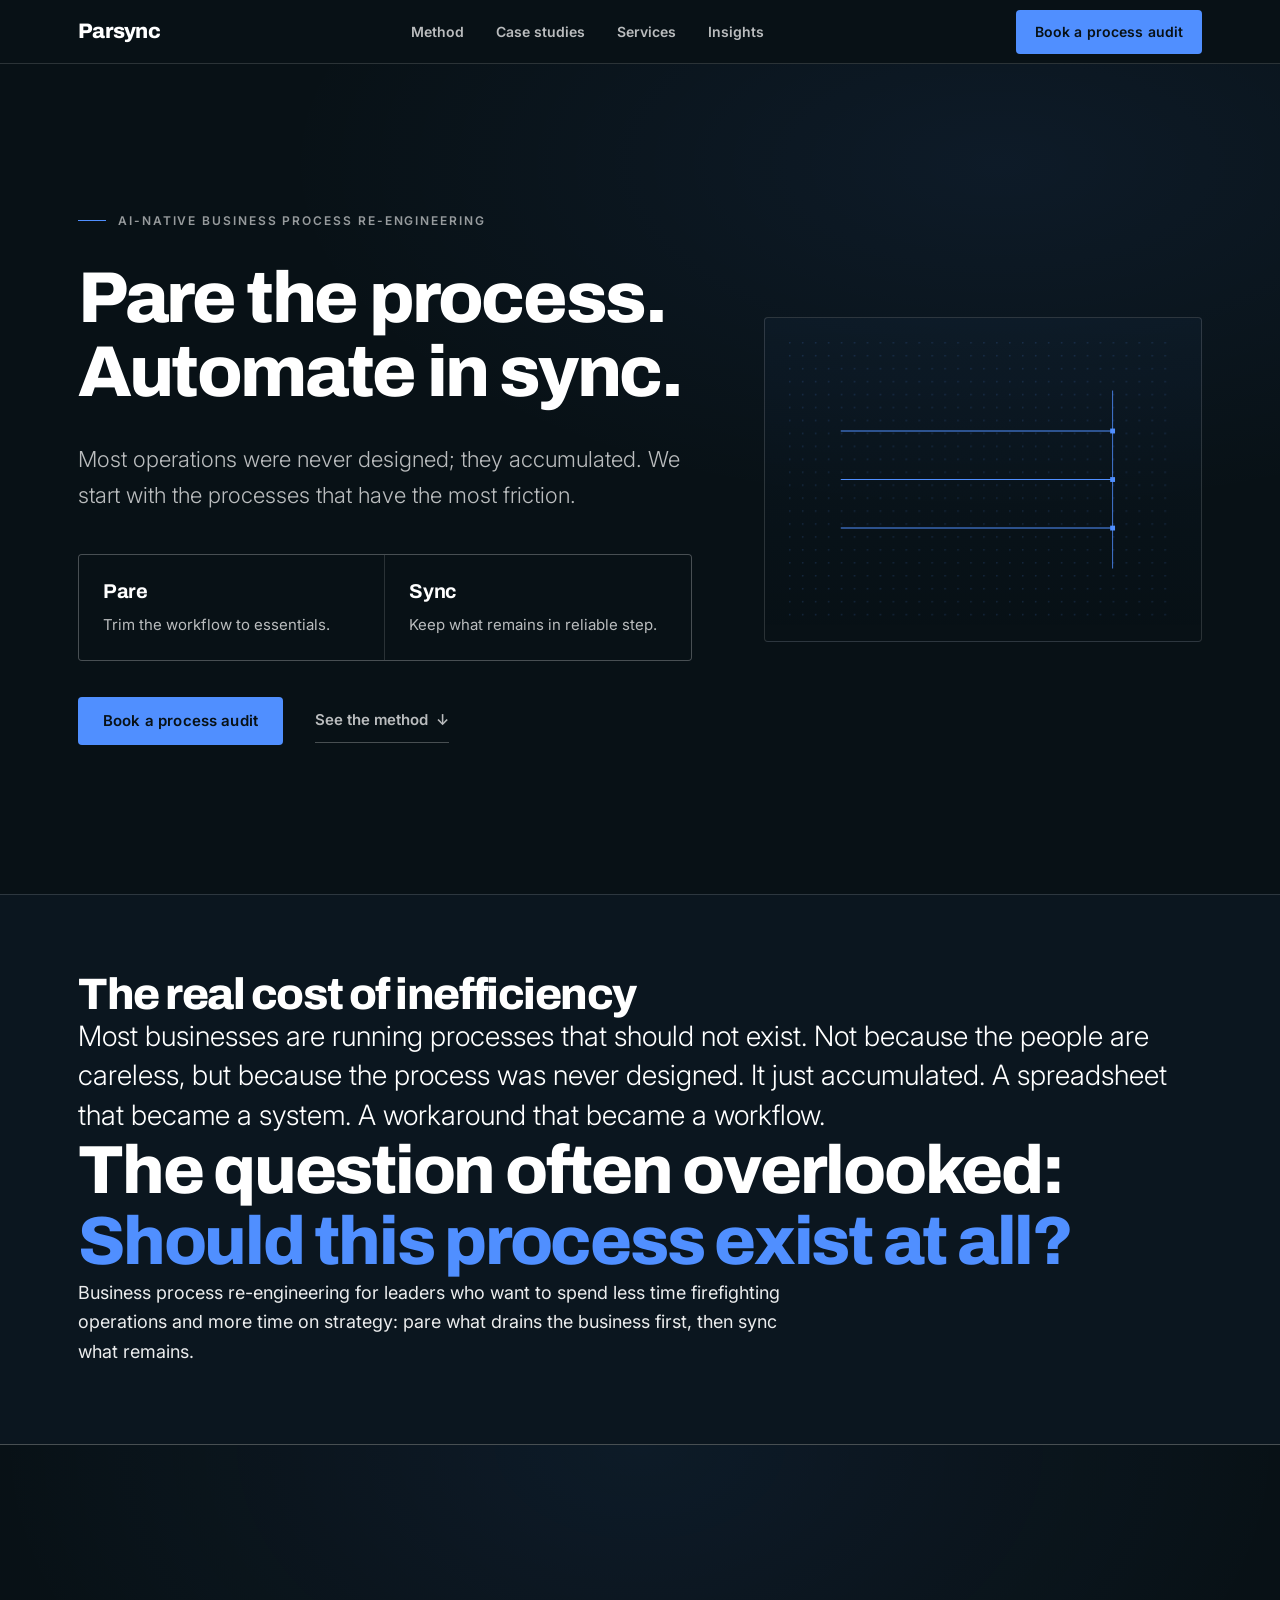
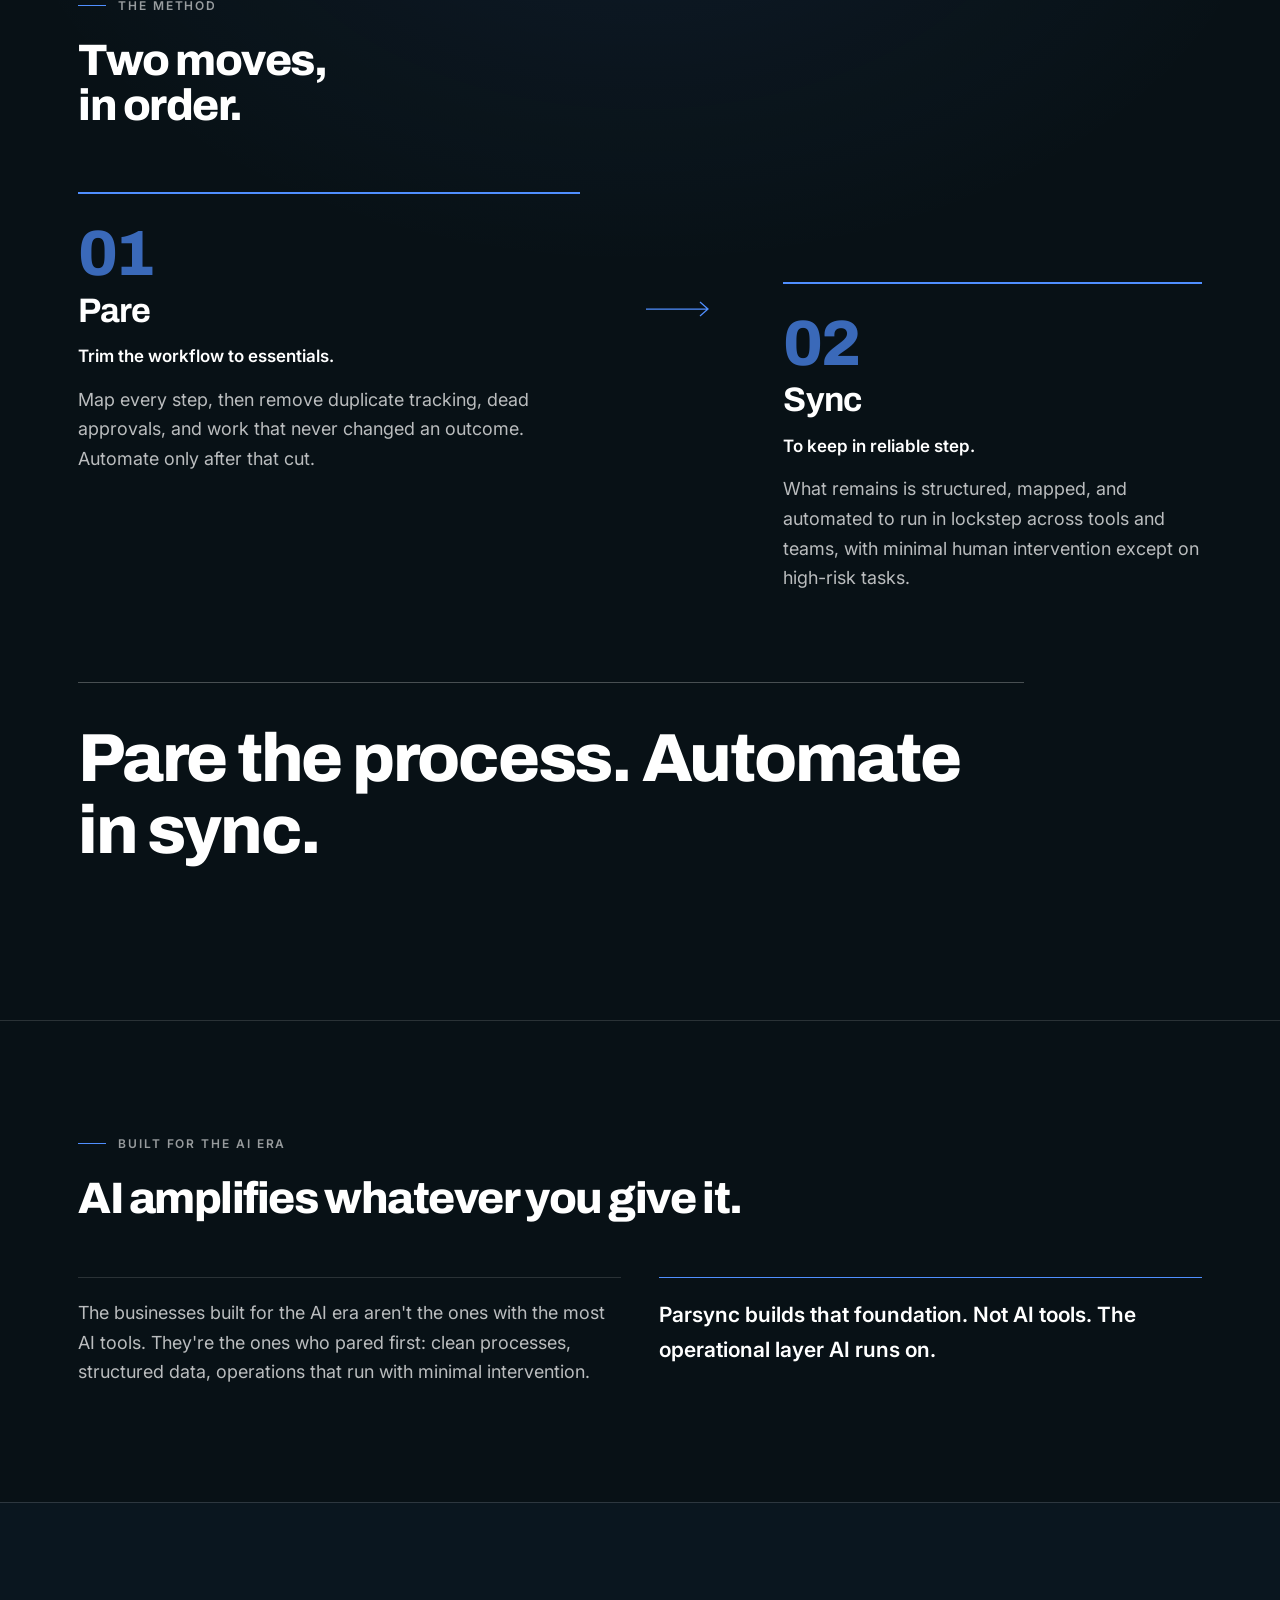
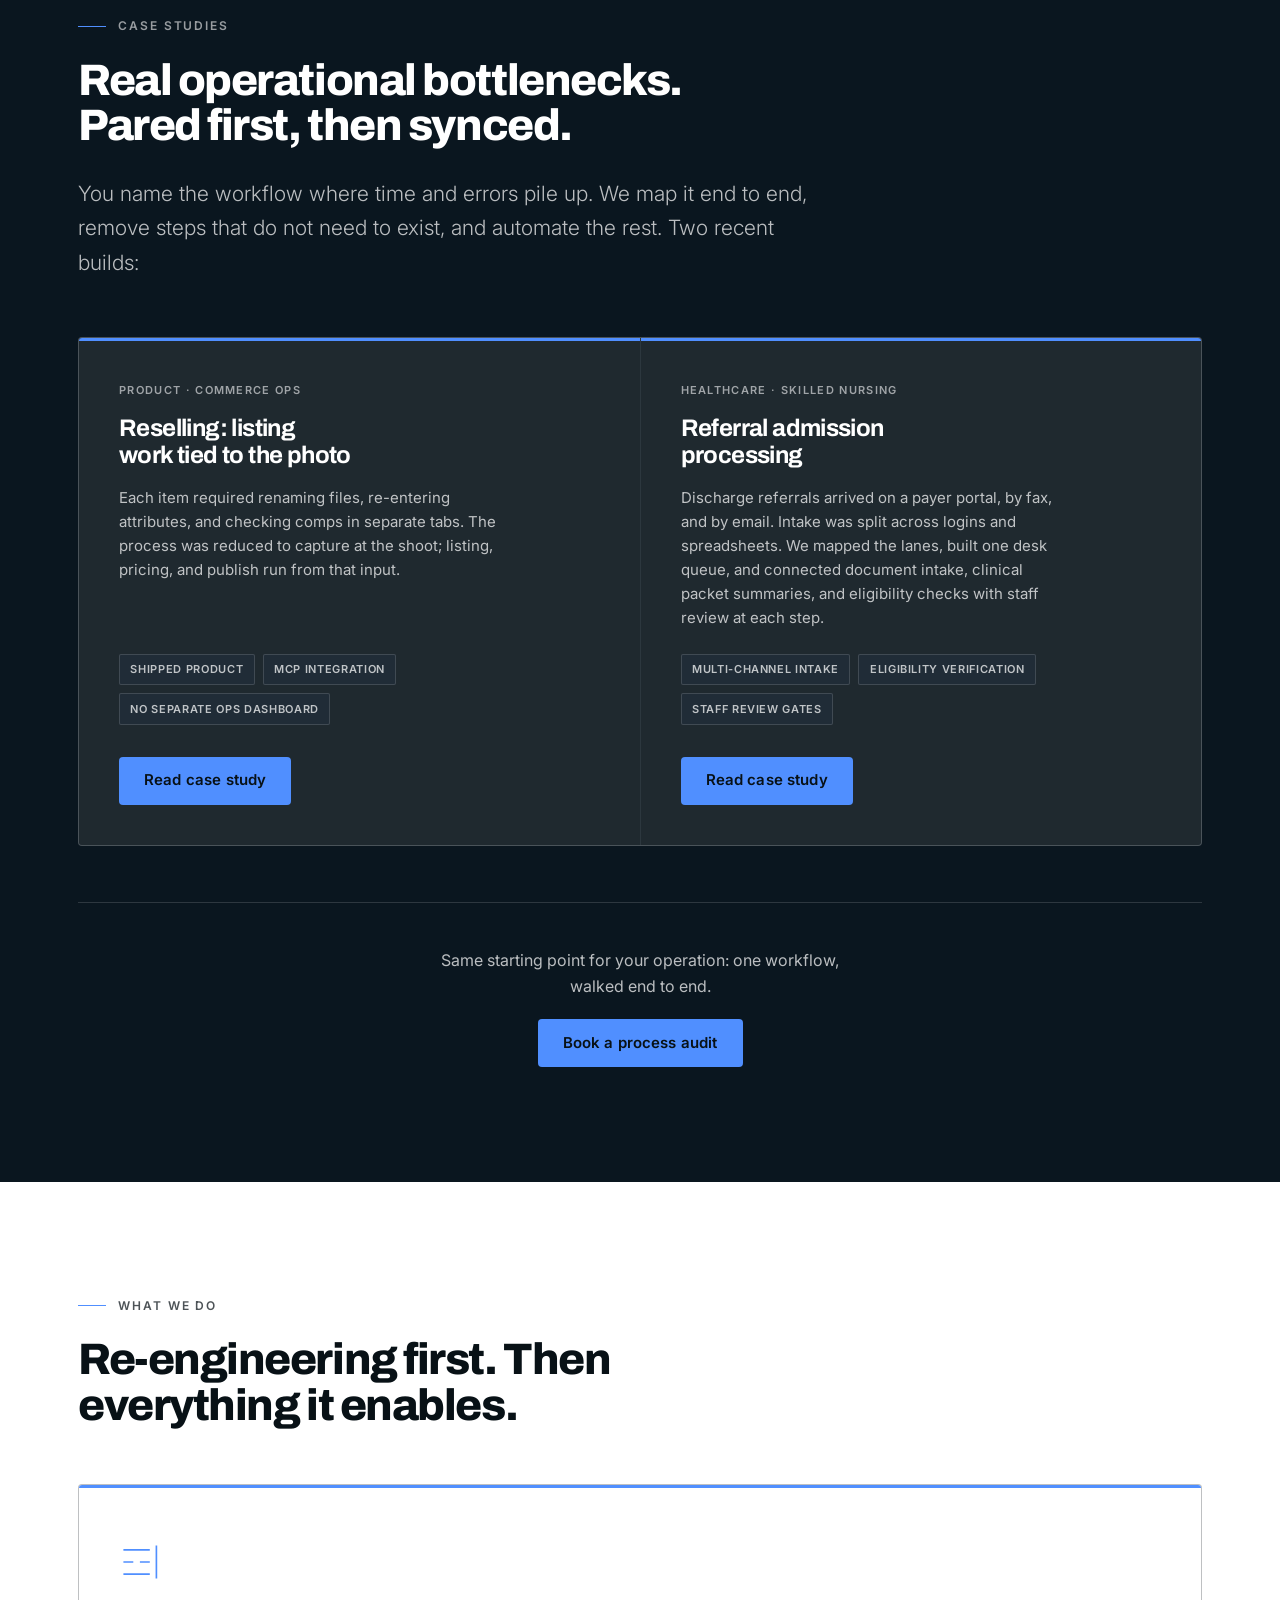
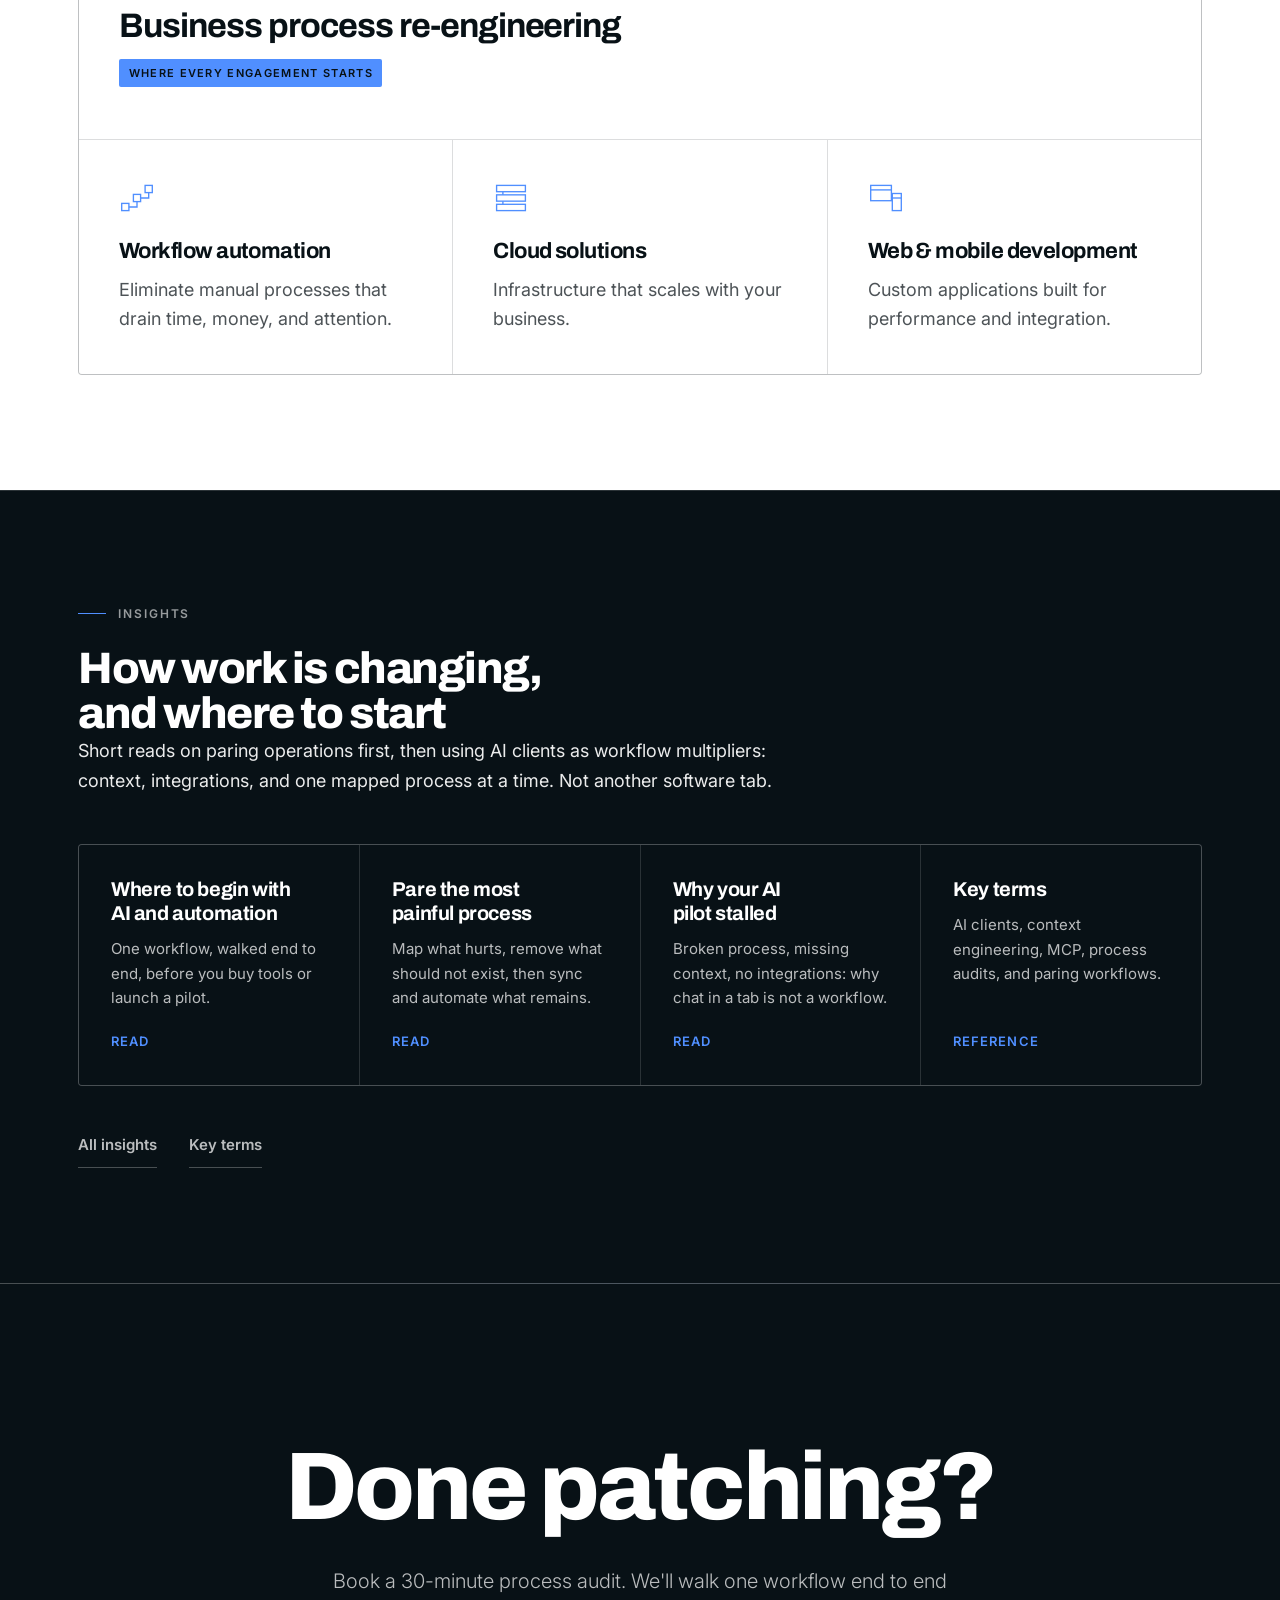
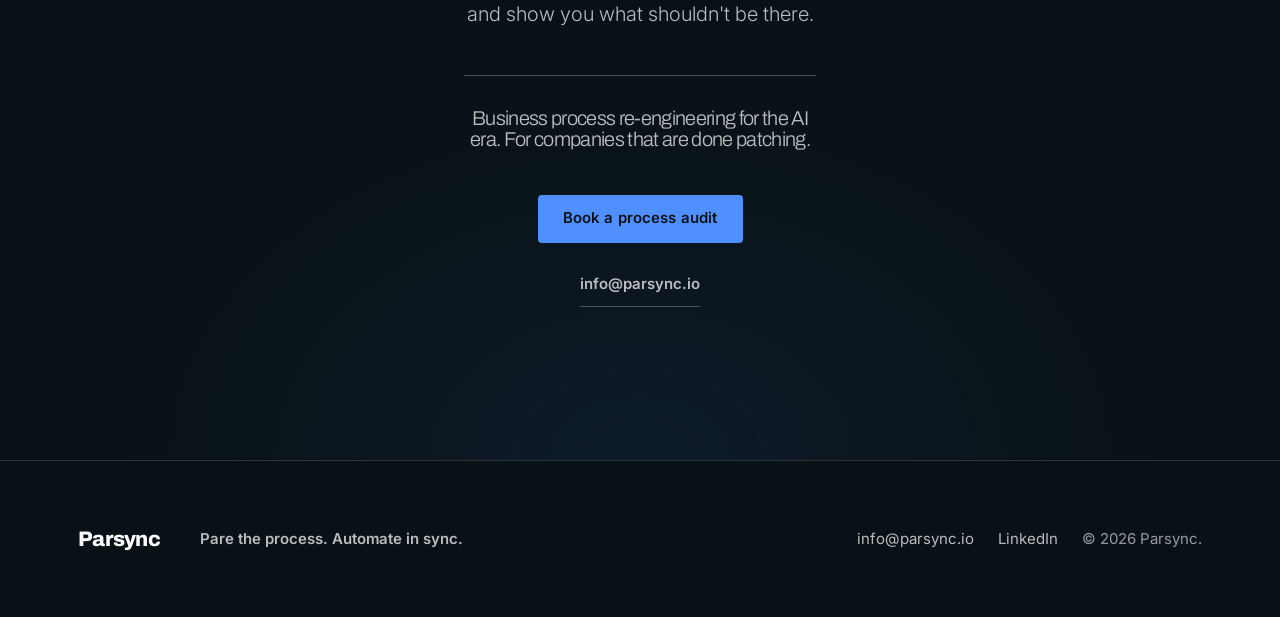
==== commit b9ddedda: "Remove non-linked @parsync handle from footers. Keep email and LinkedIn as the actionable footer lin" ====
--- a/index.html
+++ b/index.html
@@ -614,7 +614,6 @@
   }
   .footer a:hover{color:var(--white)}
   .footer .wordmark{color:var(--white)}
-  .footer__handle{letter-spacing:.02em}
 
   /* ============================================================
      Motion. Everything below is enhancement only.
@@ -993,7 +992,6 @@
     <p class="footer__tagline">Pare the process. Automate in sync.</p>
     <div class="footer__meta">
       <a href="mailto:info@parsync.io">info@parsync.io</a>
-      <span class="footer__handle">@parsync</span>
       <a href="https://linkedin.com/company/parsync">LinkedIn</a>
       <span>&#169; 2026 Parsync.</span>
     </div>
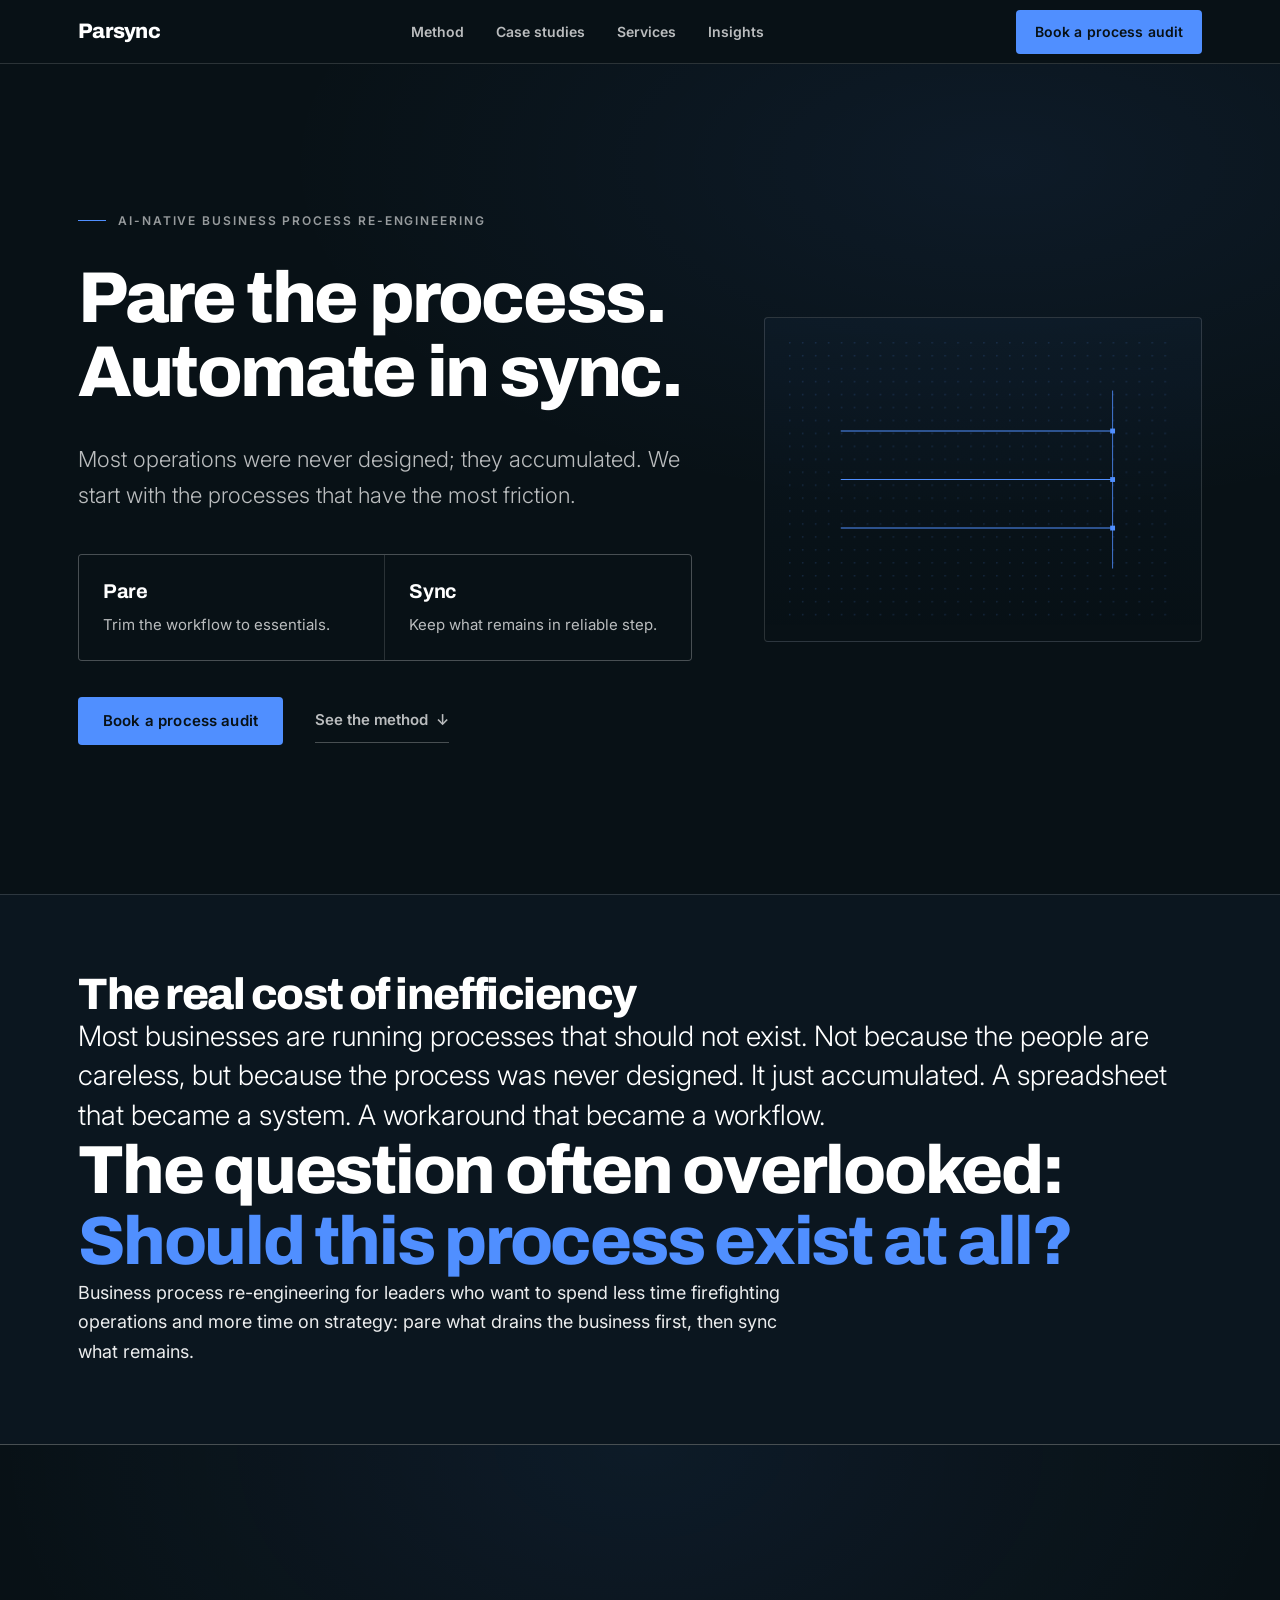
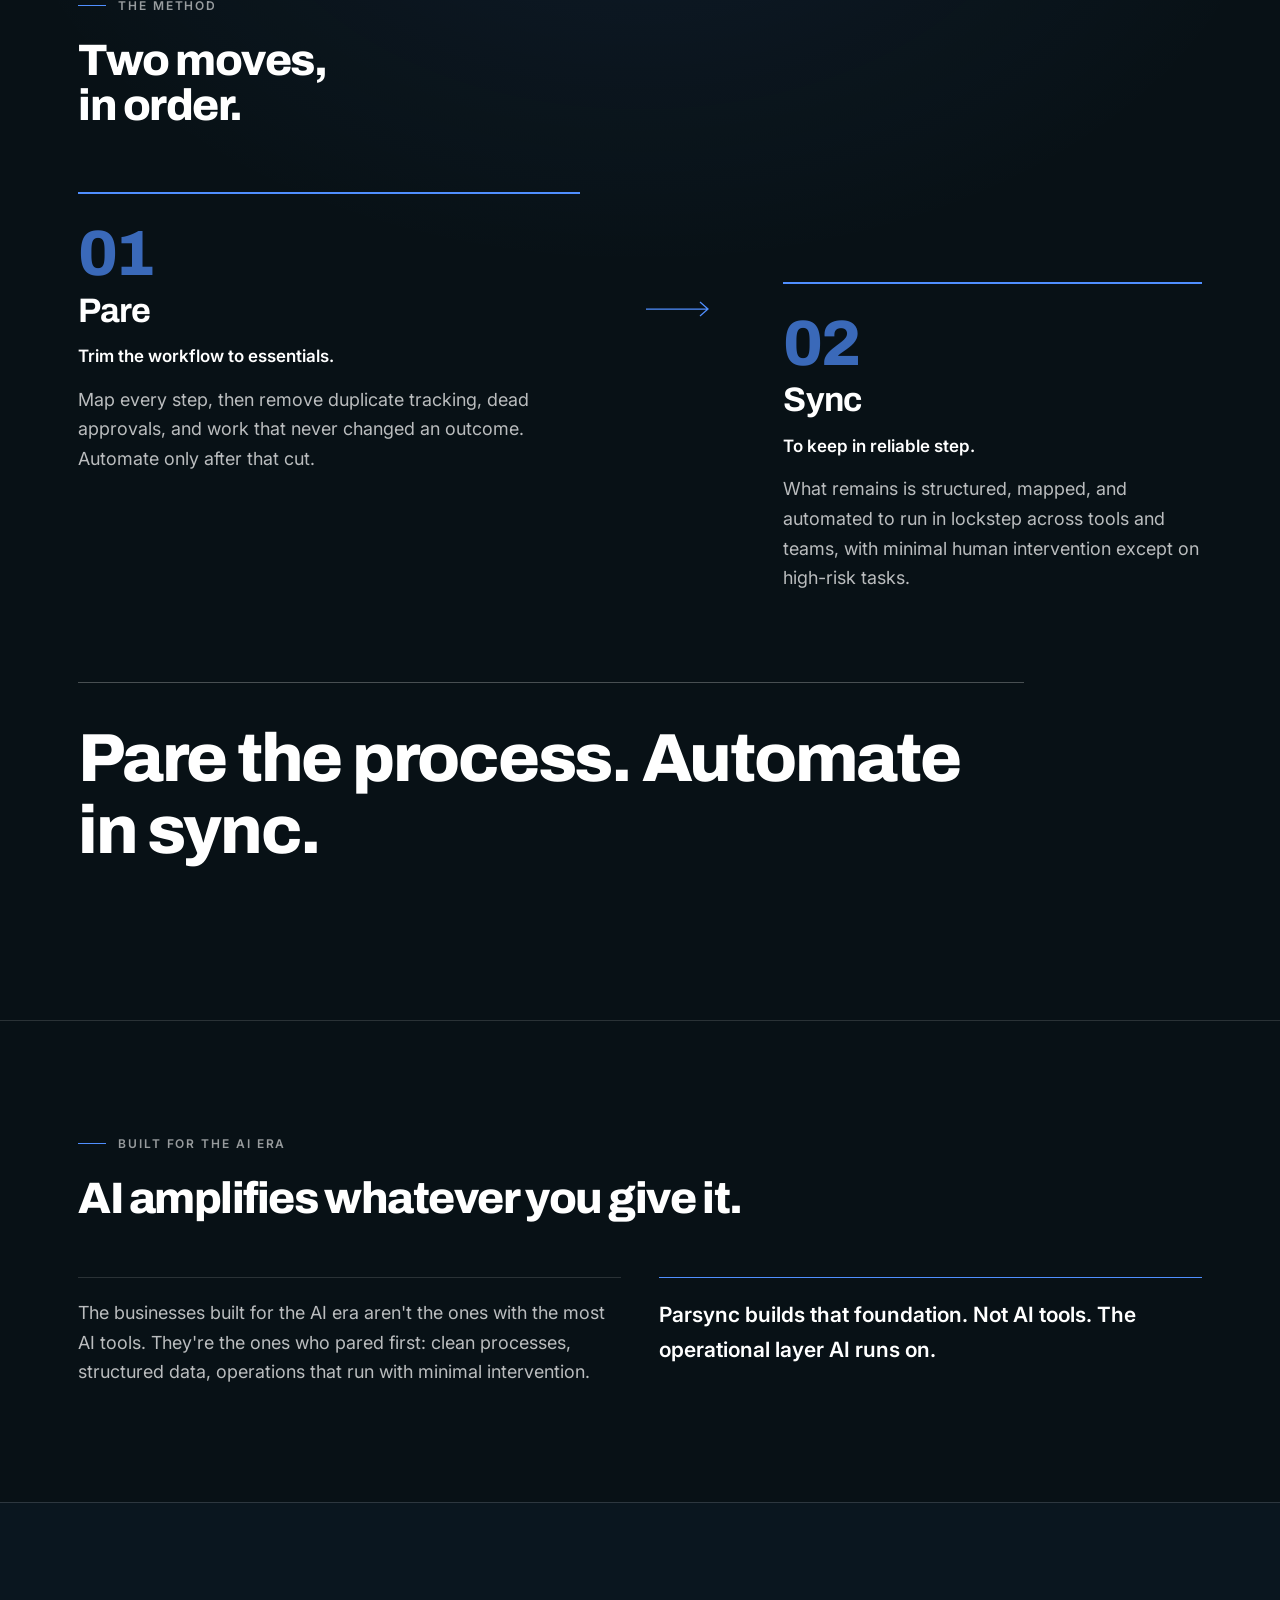
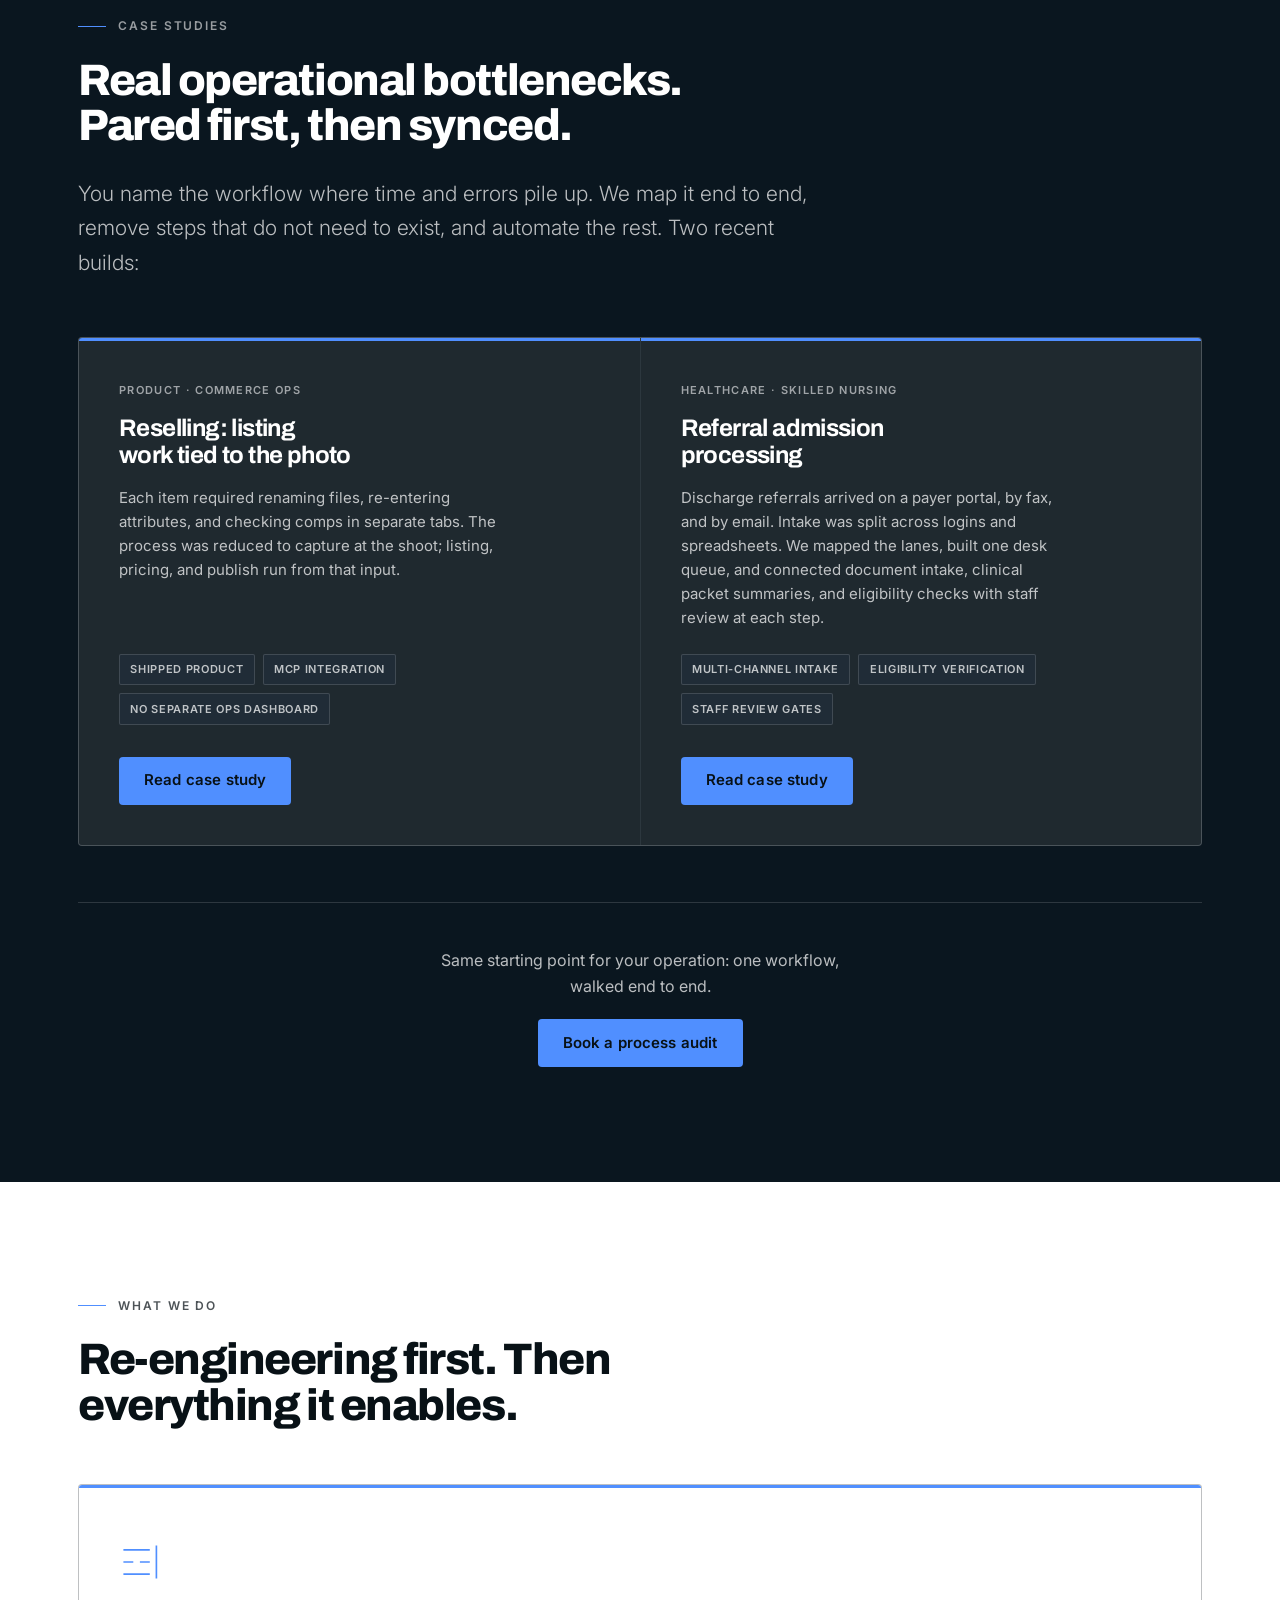
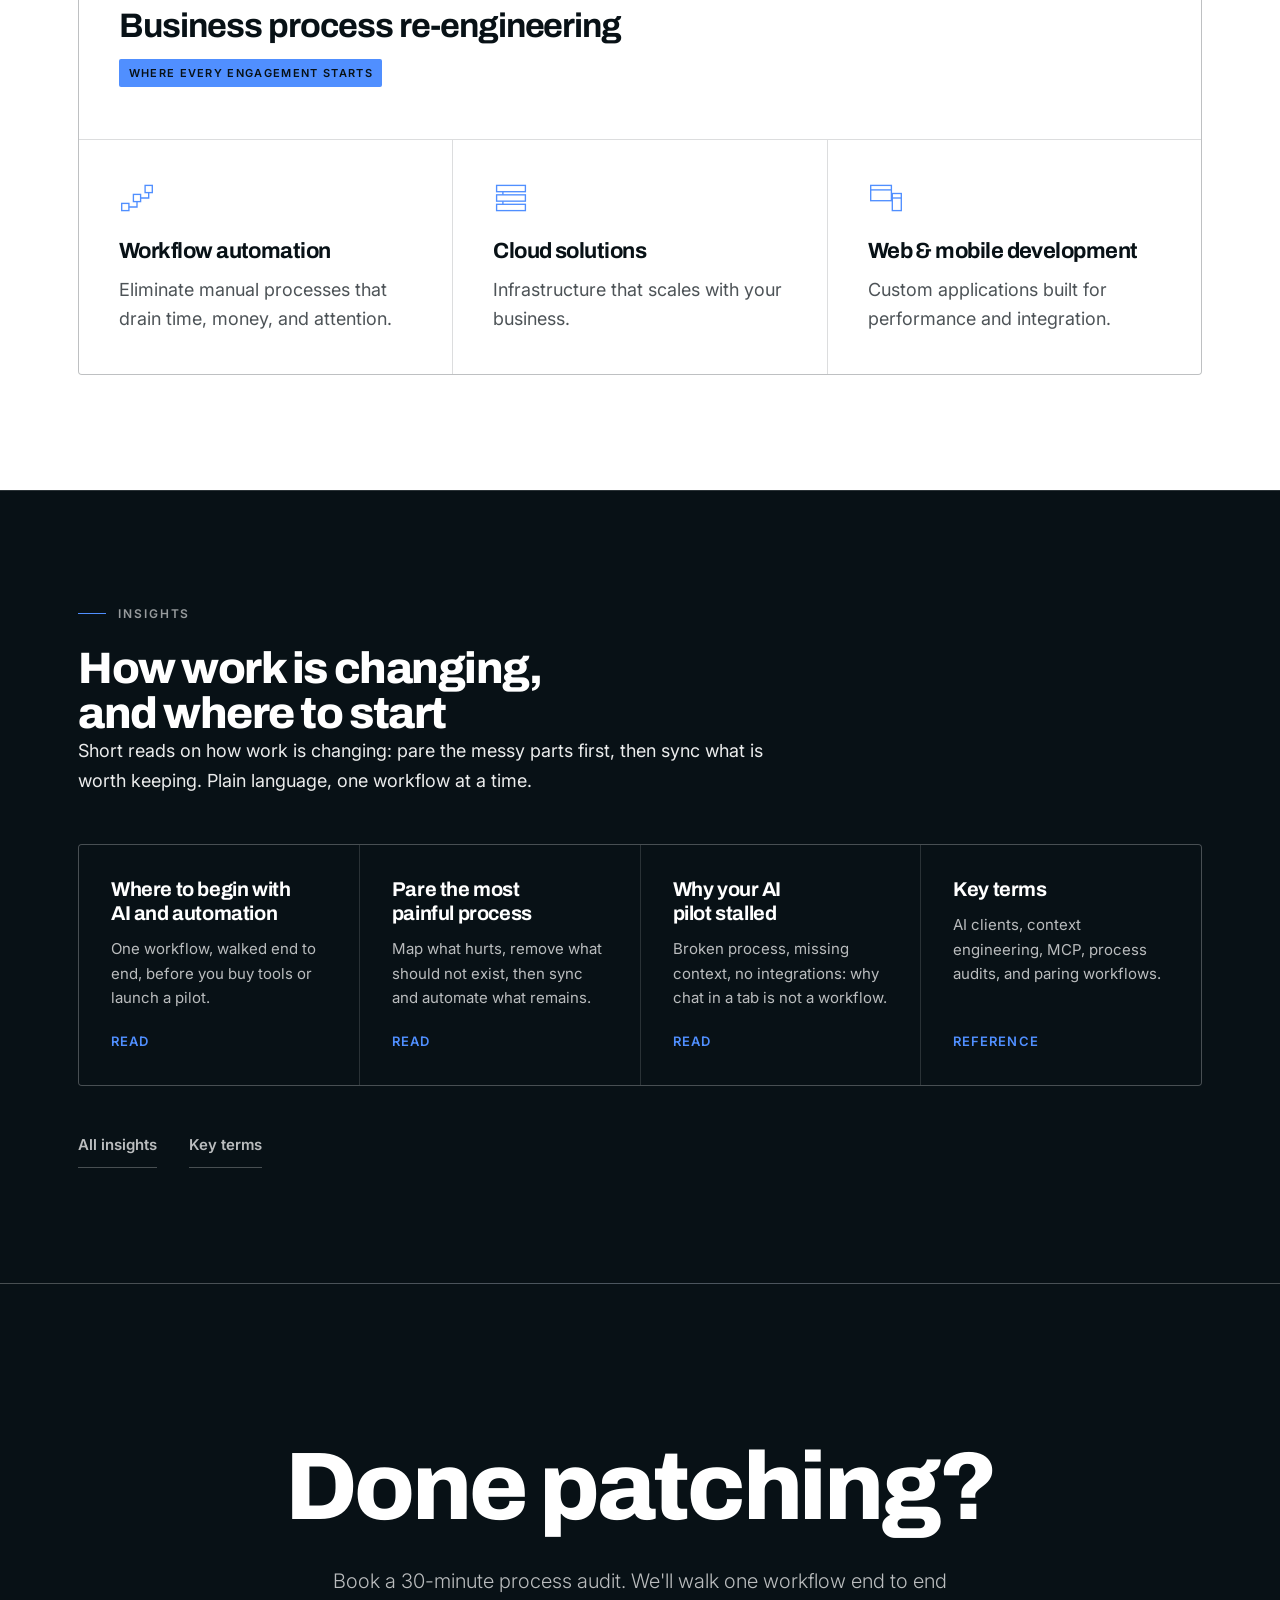
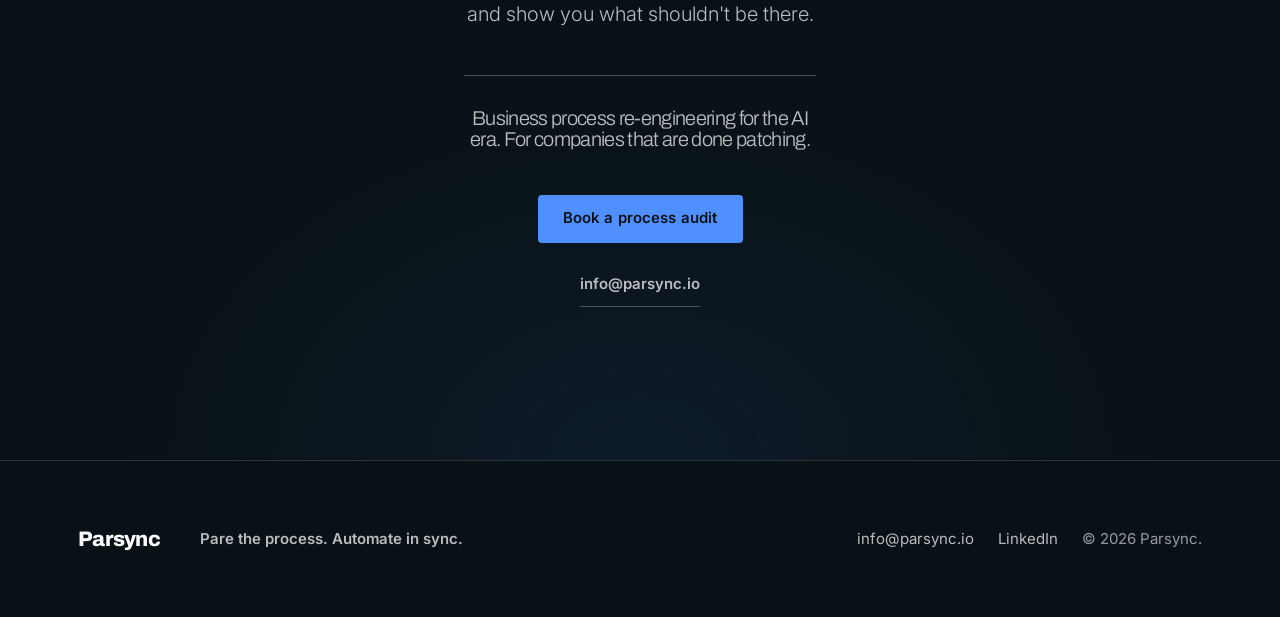
==== commit 9c6e3d83: "Soften Insights section intro copy on homepage. Replace technical multiplier language with plain par" ====
--- a/index.html
+++ b/index.html
@@ -933,7 +933,7 @@
         <p class="eyebrow">Insights</p>
         <h2 id="insights-title">How work is changing, and where to start</h2>
       </div>
-      <p class="measure">Short reads on paring operations first, then using AI clients as workflow multipliers: context, integrations, and one mapped process at a time. Not another software tab.</p>
+      <p class="measure">Short reads on how work is changing: pare the messy parts first, then sync what is worth keeping. Plain language, one workflow at a time.</p>
 
       <div class="insights__grid">
         <article class="insight-card">
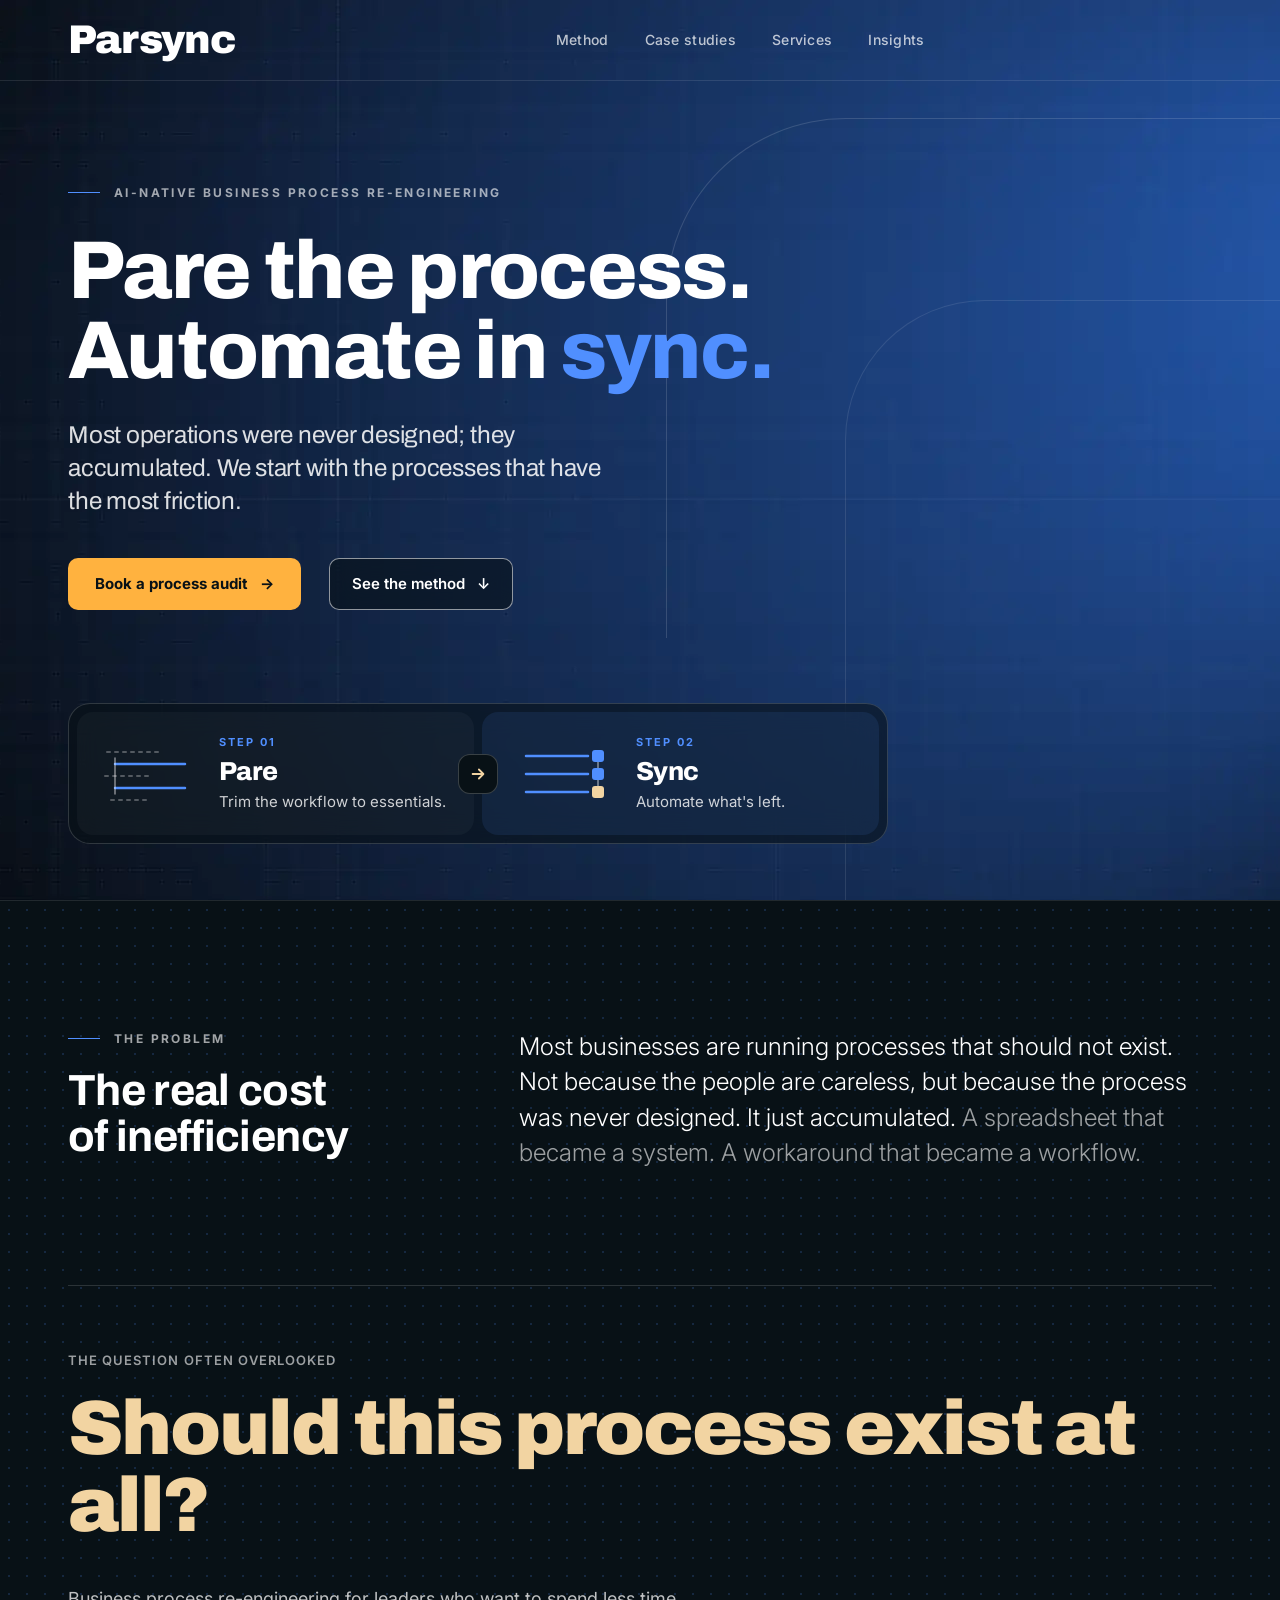
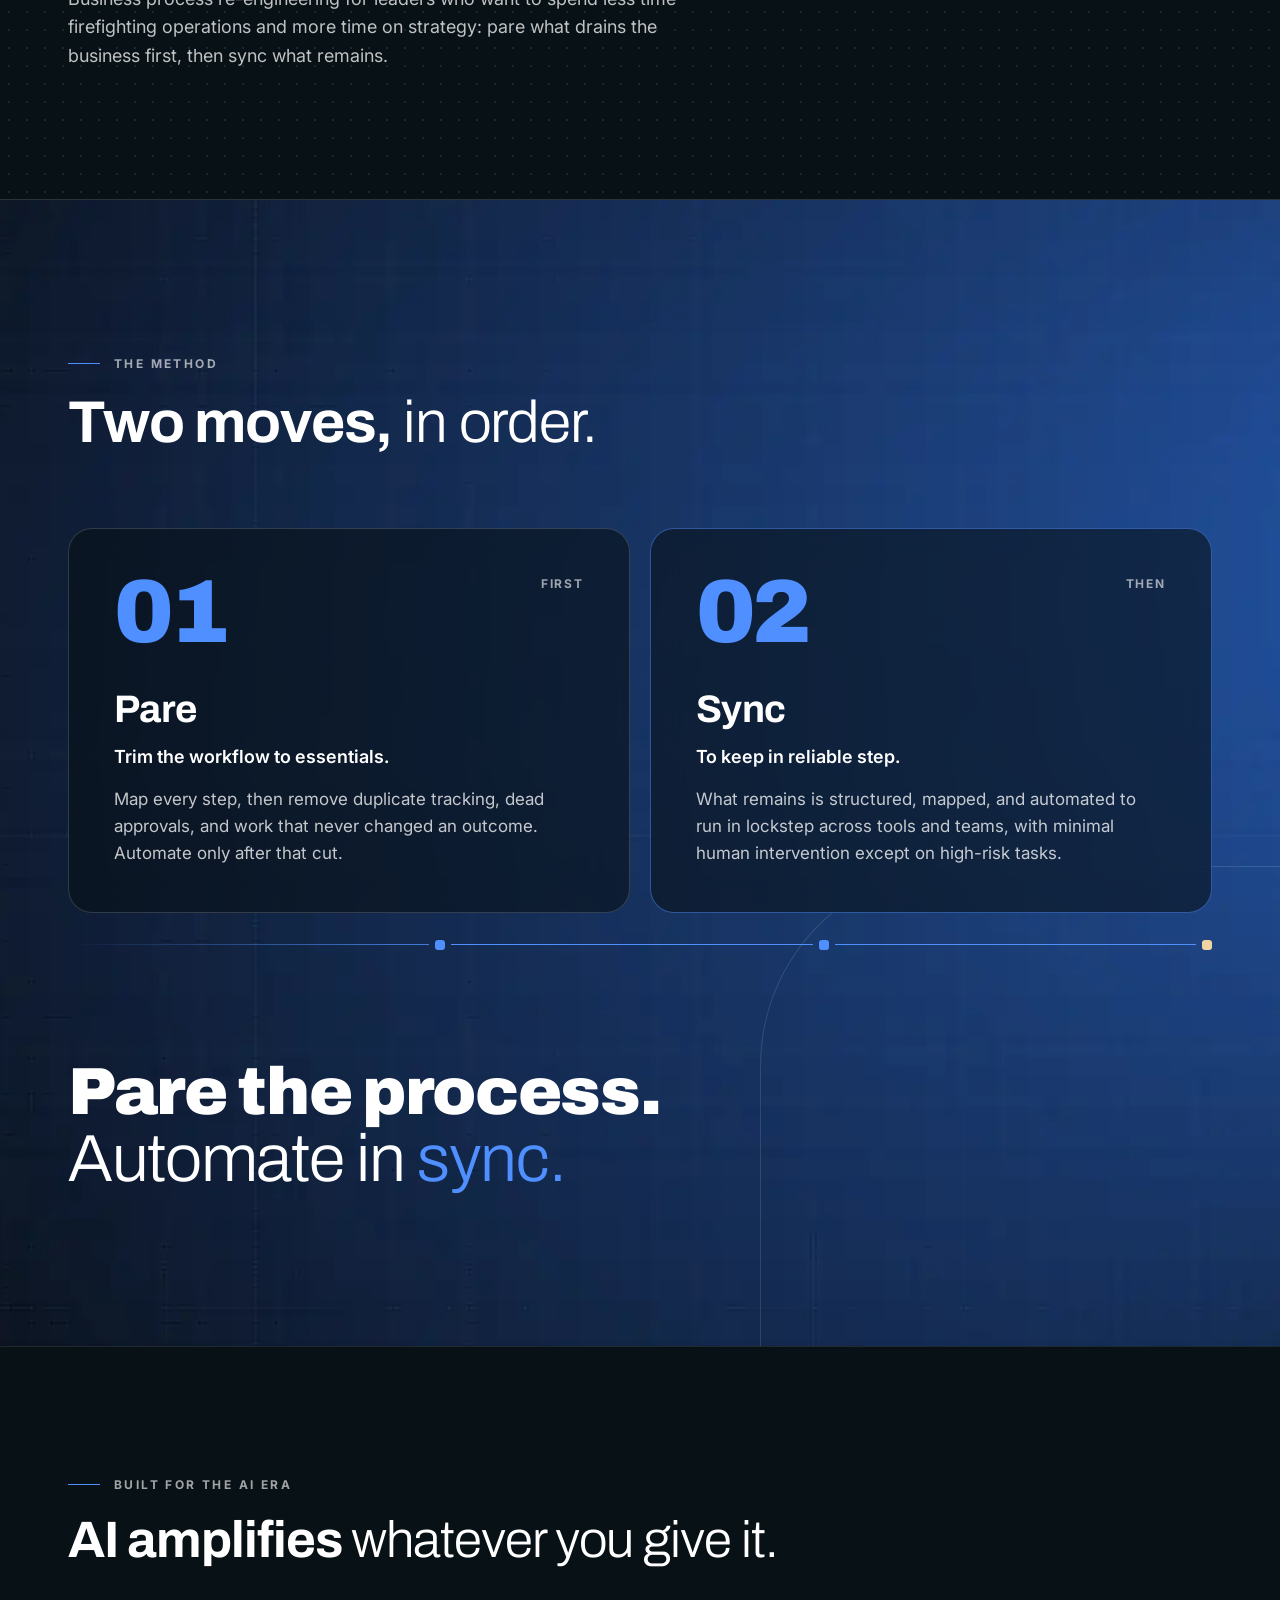
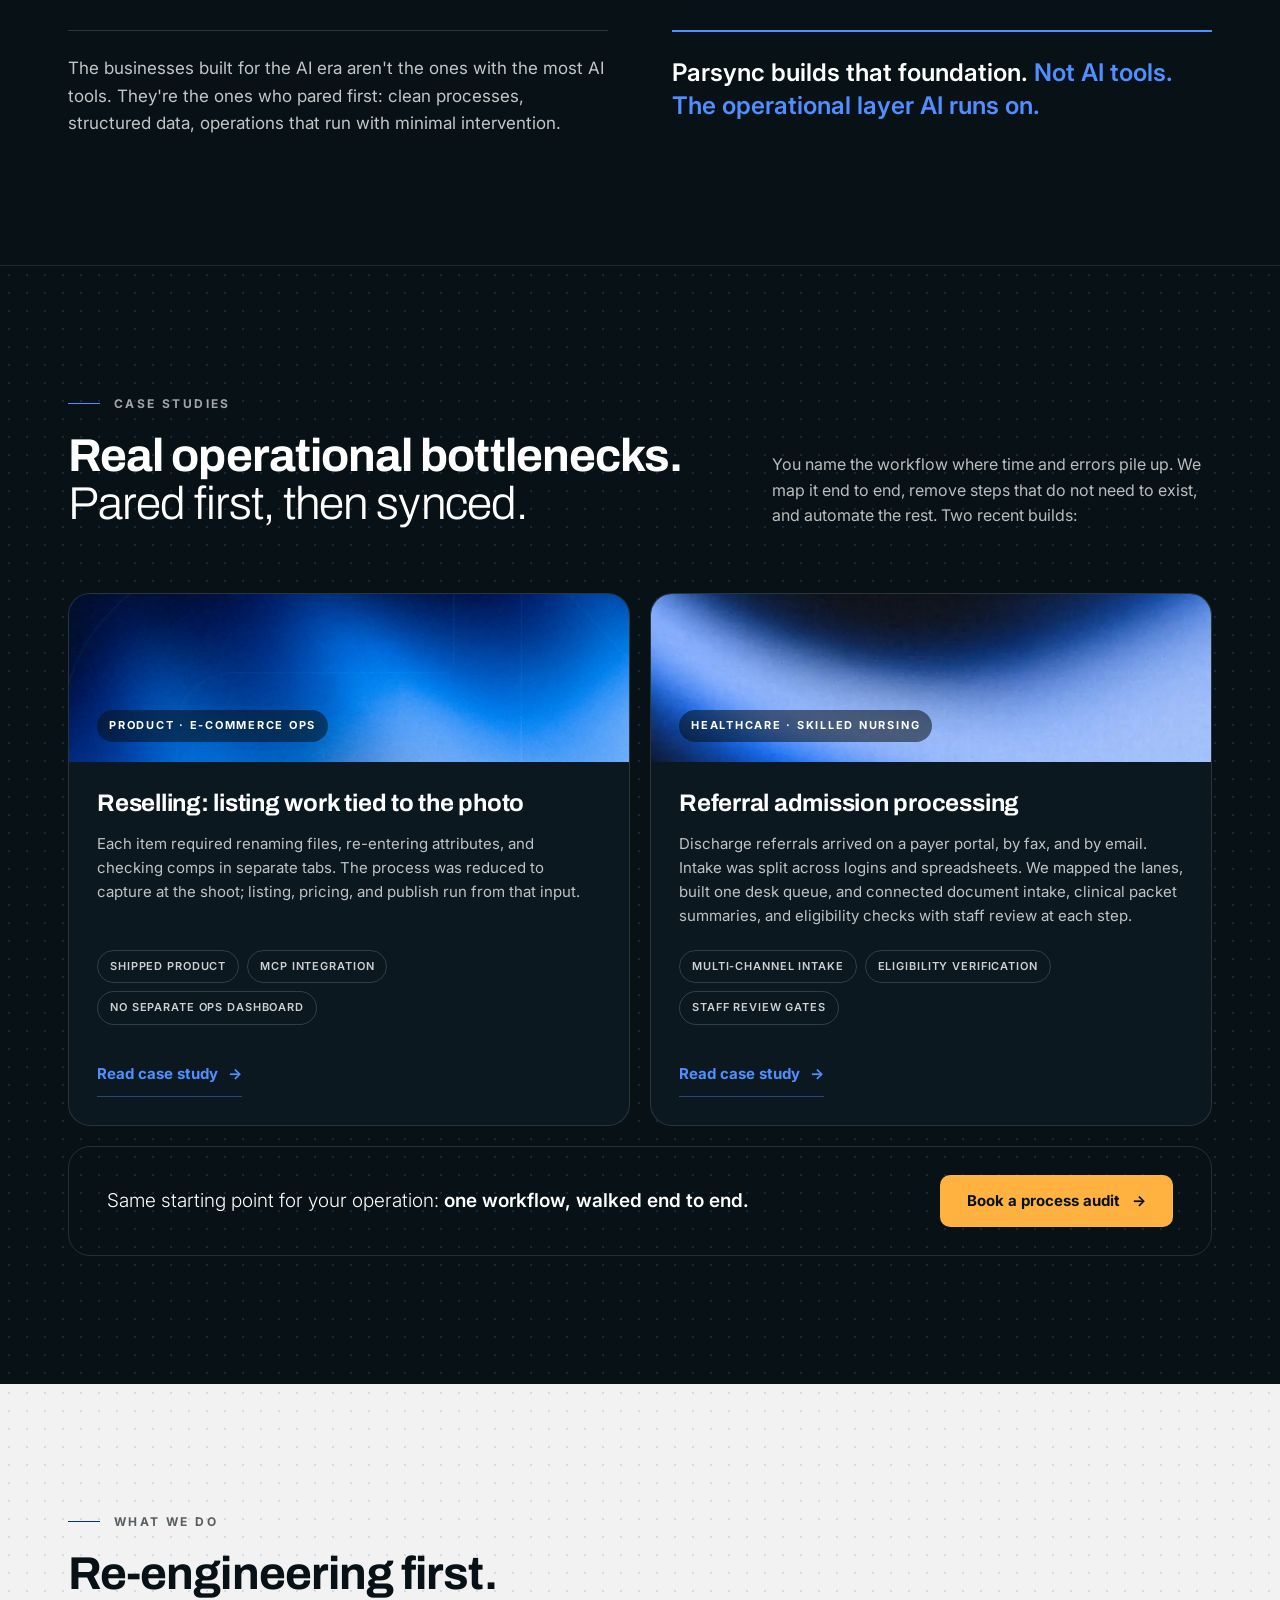
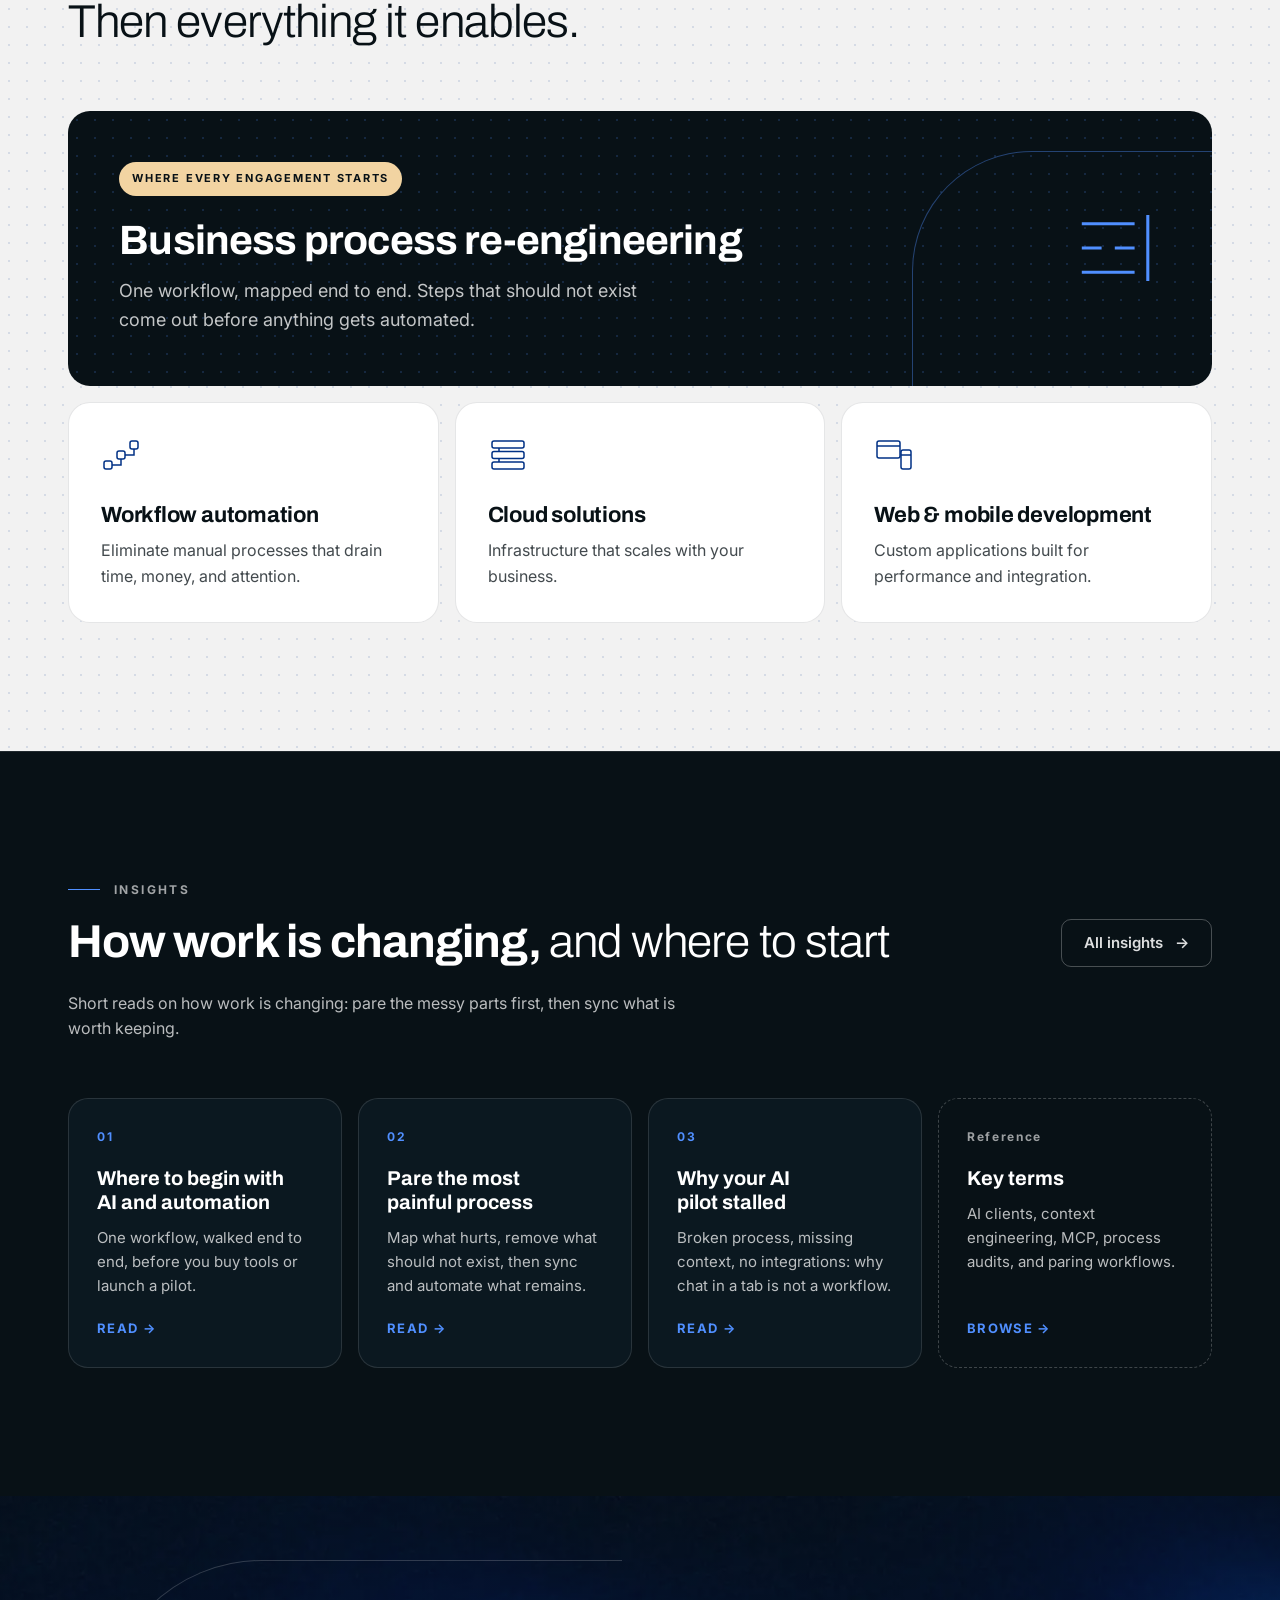
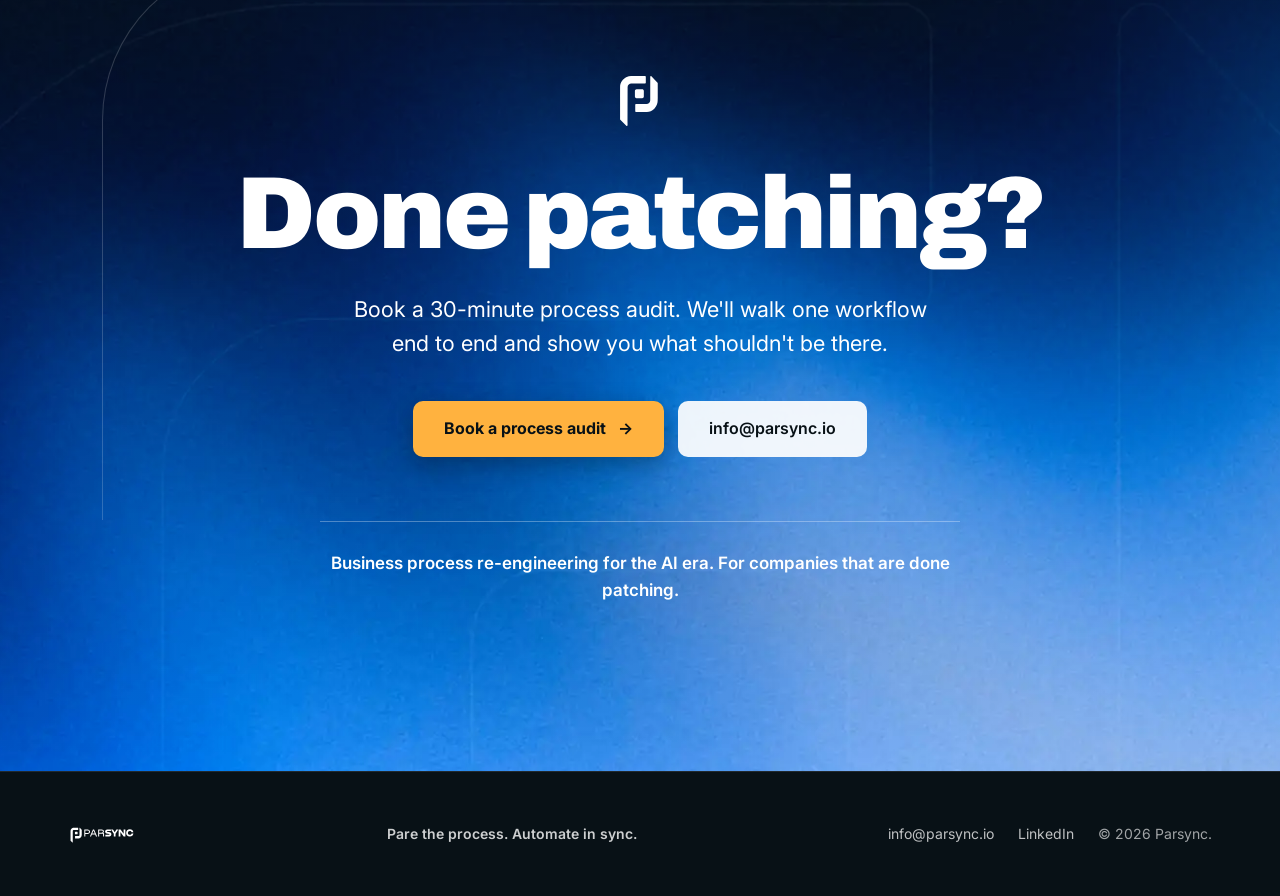
==== commit e3a36a9e: "Homepage design pass: brand palette, amber CTA accent, new hero and sections Ports the October 2026 " ====
--- a/index.html
+++ b/index.html
@@ -20,71 +20,66 @@
 <meta name="twitter:title" content="Parsync | Pare the process. Automate in sync.">
 <meta name="twitter:description" content="Business process re-engineering and automation for SMBs. We pare your operations to their essential form, then sync them to run themselves. You get the hours back for the work only you can do. The operational layer AI runs on.">
 
-<!-- Temporary mark. Swap for the final logomark when it ships. -->
-<link rel="icon" href="data:image/svg+xml,%3Csvg xmlns='http://www.w3.org/2000/svg' viewBox='0 0 32 32'%3E%3Crect width='32' height='32' fill='%23081116'/%3E%3Cg fill='%23508FFF'%3E%3Crect x='7' y='6' width='3.4' height='20'/%3E%3Crect x='7' y='6' width='16' height='3.4'/%3E%3Crect x='19.6' y='6' width='3.4' height='11'/%3E%3Crect x='7' y='13.6' width='16' height='3.4'/%3E%3C/g%3E%3C/svg%3E">
+<link rel="icon" href="assets/favicon.svg" type="image/svg+xml">
 
 <link rel="preconnect" href="https://fonts.googleapis.com">
 <link rel="preconnect" href="https://fonts.gstatic.com" crossorigin>
-<link rel="stylesheet" href="https://fonts.googleapis.com/css2?family=Archivo:wght@700;800&family=Inter:wght@300;400;600&display=swap">
+<link rel="stylesheet" href="https://fonts.googleapis.com/css2?family=Archivo:wght@300;400;700;800;900&family=Inter:wght@300;400;500;600;700&display=swap">
+<link rel="preload" as="image" href="assets/bg-soft.webp" type="image/webp">
 
 <style>
   /* ============================================================
-     Parsync marketing site
-     Pare/Sync kinetic system.
-
-     Motion rule that governs this file: the RESOLVED page is the
-     CSS default. Accumulated / noisy states are transient and only
-     ever apply inside `.js` AND prefers-reduced-motion:no-preference.
-     With JS off or reduced motion on, the page renders clean.
+     Parsync marketing site — design pass, October 2026.
+     Source of truth: the "Parsync Landing Page Design Pass" canvas.
+
+     Motion rule kept from the previous version: the RESOLVED page is
+     the CSS default. Reveal transitions only apply inside `.js` AND
+     prefers-reduced-motion:no-preference.
      ============================================================ */
 
   /* ---------- Tokens ---------- */
   :root{
+    /* Brand */
     --navy:#081116;
-    --blue:#508FFF;
-    --blue-tint:#7CABFF;      /* --blue at 75% over white, hover only */
+    --surface:#0B1820;      /* cards on navy */
+    --blue:#508FFF;         /* brand, structure, links, numbers */
+    --blue-hover:#7CABFF;
+    --deep:#003185;         /* accent on light surfaces */
+    --paper:#F2F2F2;        /* light section */
     --white:#FFFFFF;
 
+    /* Accents */
+    --signal:#FFB23F;       /* primary CTA only. Navy text on it. */
+    --sand:#F2D4A2;         /* quiet highlights: key line, tags, markers */
+
+    /* Text on navy */
     --w-92:rgba(255,255,255,.92);
+    --w-86:rgba(255,255,255,.86);
+    --w-80:rgba(255,255,255,.80);
+    --w-76:rgba(255,255,255,.76);
     --w-72:rgba(255,255,255,.72);
-    --w-58:rgba(255,255,255,.58);
-    --rule:rgba(255,255,255,.14);
-    --rule-strong:rgba(255,255,255,.26);
-
-    --n-72:rgba(8,17,22,.72);
-    --n-rule:rgba(8,17,22,.14);
-
-    --blue-04:rgba(80,143,255,.04);
-    --blue-05:rgba(80,143,255,.05);
-    --blue-08:rgba(80,143,255,.08);
-    --blue-14:rgba(80,143,255,.14);
-    --blue-28:rgba(80,143,255,.28);   /* decorative rules only, never text */
-    --blue-70:rgba(80,143,255,.70);   /* 3.55:1 on navy, large text only */
+    --w-62:rgba(255,255,255,.62);
+
+    /* Lines */
+    --rule:rgba(255,255,255,.10);
+    --edge:rgba(255,255,255,.16);
+    --ghost:rgba(255,255,255,.26);
+
+    /* Text on paper */
+    --n-76:rgba(8,17,22,.76);
+    --n-66:rgba(8,17,22,.66);
+    --n-rule:rgba(8,17,22,.10);
 
     --display:Archivo,"Helvetica Neue",Helvetica,Arial,sans-serif;
     --text:Inter,-apple-system,BlinkMacSystemFont,"Segoe UI",Helvetica,Arial,sans-serif;
 
-    /* Display scale. Wider range than a uniform page needs, so
-       hierarchy is legible before anything is read. */
-    --t-hero:clamp(2.5rem,6.2vw,4.5rem);
-    --t-xl:clamp(2.75rem,8.4vw,6rem);
-    --t-l:clamp(2rem,5.6vw,4.25rem);
-    --t-m:clamp(1.75rem,3.6vw,2.75rem);
-    --t-s:clamp(1.5rem,2.8vw,2.125rem);
-    --t-lead:clamp(1.25rem,2.2vw,1.75rem);
-
-    --measure:65ch;
-    --radius:4px;
-    --nav-h:112px;
-    --gutter:clamp(1.25rem,4vw,3rem);
-
-    /* Density rhythm: sections opt into a tier instead of all
-       sharing one padding value. */
-    --section-y:clamp(4.5rem,9vw,8rem);
-    --section-y-tight:clamp(3.25rem,6vw,5rem);
-    --section-y-open:clamp(6rem,12vw,11rem);
-  }
-  @media (min-width:48rem){ :root{ --nav-h:70px; } }
+    --r-node:3px;
+    --r-btn:10px;
+    --r-card:22px;
+
+    --gutter:clamp(20px,4vw,48px);
+    --section-y:clamp(80px,10vw,136px);
+  }
 
   /* ---------- Base ---------- */
   *,*::before,*::after{box-sizing:border-box}
@@ -94,602 +89,287 @@
     background:var(--navy);
     color:var(--w-92);
     font-family:var(--text);
-    font-size:1.0625rem;
-    font-weight:400;
-    line-height:1.65;
+    font-size:17px;
+    line-height:1.6;
     -webkit-font-smoothing:antialiased;
     overflow-x:hidden;
   }
-  @media (min-width:48rem){ body{font-size:1.125rem} }
-
-  h1,h2,h3{
-    margin:0;
-    font-family:var(--display);
-    font-weight:800;
-    letter-spacing:-.033em;
-    line-height:1.03;
-    color:var(--white);
-    text-wrap:balance;
-  }
-  h3{font-weight:700;letter-spacing:-.025em}
+  h1,h2,h3{margin:0;font-family:var(--display);color:var(--white);text-wrap:balance}
   p{margin:0}
-  svg{display:block;max-width:100%}
-  a{color:inherit}
-
+  svg{display:block}
+  a{color:var(--blue)}
+  a:hover{color:var(--blue-hover)}
   :focus-visible{outline:2px solid var(--blue);outline-offset:3px;border-radius:2px}
 
-  .sr-only{
-    position:absolute;width:1px;height:1px;padding:0;margin:-1px;
-    overflow:hidden;clip:rect(0 0 0 0);white-space:nowrap;border:0;
-  }
+  .display{font-family:var(--display)}
+  .light{font-weight:300}
+  .sr-only{position:absolute;width:1px;height:1px;padding:0;margin:-1px;overflow:hidden;clip:rect(0 0 0 0);white-space:nowrap;border:0}
   .skip{
-    position:absolute;left:var(--gutter);top:.75rem;z-index:80;
-    transform:translateY(-200%);
-    background:var(--blue);color:var(--navy);
-    padding:.7rem 1.1rem;border-radius:var(--radius);
+    position:absolute;left:var(--gutter);top:.75rem;z-index:80;transform:translateY(-200%);
+    background:var(--blue);color:var(--navy);padding:.7rem 1.1rem;border-radius:var(--r-btn);
     font-size:.875rem;font-weight:600;text-decoration:none;
   }
   .skip:focus{transform:none}
 
   /* ---------- Layout ---------- */
-  .wrap{width:100%;max-width:1220px;margin:0 auto;padding-inline:var(--gutter)}
+  .wrap{width:100%;max-width:1240px;margin:0 auto;padding-inline:var(--gutter)}
   .section{position:relative;padding-block:var(--section-y);border-top:1px solid var(--rule)}
-  .section--tight{padding-block:var(--section-y-tight)}
-  .section--open{padding-block:var(--section-y-open)}
-  .section--tinted{background:var(--blue-04)}
-  .section--light{background:var(--white);color:var(--n-72);border-top:0}
-  .section--light h2,.section--light h3{color:var(--navy)}
-  [id]{scroll-margin-top:calc(var(--nav-h) + 1.5rem)}
-
-  .measure{max-width:var(--measure)}
-  .stack>*+*{margin-top:1.25rem}
-
-  /* ---------- Eyebrow ---------- */
+  [id]{scroll-margin-top:24px}
+
+  /* Backgrounds */
+  .bg-soft{background:var(--navy) url(assets/bg-soft.webp) center/cover no-repeat}
+  .bg-bright{background:var(--deep) url(assets/bg-bright.webp) center/cover no-repeat}
+  .bg-arc{background:var(--navy) url(assets/bg-arc.webp) center 70%/cover no-repeat}
+  .dots{background-image:radial-gradient(rgba(80,143,255,.18) 1px,transparent 1.3px);background-size:18px 18px}
+  .dots-light{background-image:radial-gradient(rgba(0,49,133,.12) 1px,transparent 1.3px);background-size:18px 18px}
+  .glass{background:rgba(8,17,22,.58);-webkit-backdrop-filter:blur(16px);backdrop-filter:blur(16px)}
+
+  /* Structural line: one rounded corner, taken from the symbol */
+  .line-corner{
+    position:absolute;pointer-events:none;
+    border-top:1px solid rgba(255,255,255,.14);border-left:1px solid rgba(255,255,255,.14);
+  }
+
+  /* ---------- Type pieces ---------- */
   .eyebrow{
-    display:flex;align-items:flex-start;gap:.75rem;
-    margin:0;
-    font-family:var(--text);
-    font-size:.75rem;font-weight:600;line-height:1.3;
-    letter-spacing:.16em;text-transform:uppercase;
-    color:var(--w-58);
-  }
-  .section--light .eyebrow{color:var(--n-72)}
-  /* the rule tracks the first line, so wrapped eyebrows stay aligned */
-  .eyebrow::before{content:"";flex:none;width:28px;height:1px;margin-top:.6em;background:var(--blue)}
-
-  /* Section headings carry real display weight, with the eyebrow
-     kept as a separate, smaller orientation mark. */
-  .section__head{display:grid;gap:clamp(1rem,2vw,1.5rem)}
-  .section__head h2{font-size:var(--t-m);max-width:24ch}
-
-  /* ---------- Buttons and links ---------- */
+    display:flex;align-items:center;gap:14px;
+    font-family:var(--text);font-size:12px;font-weight:700;letter-spacing:.2em;text-transform:uppercase;
+    color:var(--w-62);
+  }
+  .eyebrow::before{content:"";flex:none;width:32px;height:1px;background:var(--blue)}
+  .section--paper .eyebrow{color:var(--n-66)}
+  .section--paper .eyebrow::before{background:var(--deep)}
+
+  .h2{font-size:clamp(30px,3.6vw,48px);line-height:1.04;font-weight:700;letter-spacing:-.02em;margin-top:20px}
+
+  /* ---------- Buttons ---------- */
   .btn{
-    display:inline-flex;align-items:center;justify-content:center;
-    min-height:48px;padding:.6rem 1.5rem;
-    font-family:var(--text);
-    font-size:.9375rem;font-weight:600;letter-spacing:.01em;
-    text-decoration:none;border:1px solid transparent;border-radius:var(--radius);
-    background:var(--blue);color:var(--navy);
-    transition:background 200ms ease,color 200ms ease,border-color 200ms ease;
-  }
-  .btn:hover{background:var(--blue-tint)}
-  .btn:focus-visible{outline:2px solid var(--white);outline-offset:3px}
-  .btn--nav{min-height:44px;padding:.4rem 1.1rem;font-size:.875rem}
-  .btn--ghost{background:transparent;color:var(--white);border-color:var(--rule-strong)}
-  .btn--ghost:hover{background:transparent;border-color:var(--blue)}
-  .section--light .btn--ghost{color:var(--navy);border-color:var(--n-rule)}
-  .section--light .btn--ghost:hover{border-color:var(--blue)}
-
-  .link-quiet{
-    display:inline-flex;align-items:center;gap:.5rem;min-height:44px;
-    color:var(--w-72);text-decoration:none;
-    border-bottom:1px solid var(--rule-strong);
-    font-size:.9375rem;font-weight:600;
-    transition:color 200ms ease,border-color 200ms ease;
-  }
-  .link-quiet:hover{color:var(--white);border-color:var(--blue)}
-  .section--light .link-quiet{color:var(--n-72);border-color:var(--n-rule)}
-  .section--light .link-quiet:hover{color:var(--navy);border-color:var(--blue)}
-
-  /* ---------- Nav ---------- */
-  .nav{
-    position:sticky;top:0;z-index:60;
-    background:var(--navy);
-    border-bottom:1px solid var(--rule);
-    transition:border-color 200ms ease,background 200ms ease;
-  }
-  .nav.is-scrolled{border-bottom-color:var(--rule-strong);background:rgba(8,17,22,.96)}
-  @supports (backdrop-filter:blur(2px)){
-    .nav.is-scrolled{backdrop-filter:saturate(140%) blur(6px)}
-  }
-  .nav__inner{
-    display:grid;grid-template-columns:1fr auto;align-items:center;
-    gap:.4rem 1rem;padding-block:.5rem;
-  }
+    display:inline-flex;align-items:center;gap:12px;min-height:52px;padding:0 26px;
+    border-radius:var(--r-btn);border:1px solid transparent;
+    font-family:var(--text);font-weight:700;font-size:15px;text-decoration:none;
+    transition:filter 200ms ease,border-color 200ms ease,color 200ms ease;
+  }
+  .btn--signal{background:var(--signal);color:var(--navy)}
+  .btn--signal:hover{color:var(--navy);filter:brightness(1.08) saturate(1.05)}
+  .btn--ghost{border-color:var(--ghost);color:var(--w-86);font-weight:600;padding:0 22px}
+  .btn--ghost:hover{border-color:var(--blue);color:var(--white)}
+  .btn--glass{border-color:rgba(255,255,255,.55);color:var(--white)}
+  .btn--light{background:rgba(255,255,255,.92);color:var(--navy);font-weight:600}
+  .btn--light:hover{color:var(--navy);background:var(--white)}
+  .btn--lg{min-height:56px;padding:0 30px;font-size:16px}
+
+  .link-arrow{
+    display:inline-flex;align-items:center;gap:10px;min-height:44px;
+    font-weight:700;font-size:15px;color:var(--blue);text-decoration:none;
+    border-bottom:1px solid rgba(80,143,255,.4);
+  }
+
+  .tag{
+    display:inline-block;padding:7px 12px;border-radius:999px;
+    font-family:var(--text);font-size:11px;font-weight:600;letter-spacing:.08em;text-transform:uppercase;
+    border:1px solid var(--edge);color:var(--w-80);
+  }
+  .tag--sand{background:var(--sand);color:var(--navy);border-color:transparent;font-weight:700;letter-spacing:.16em}
+
+  /* ---------- Hero ---------- */
+  .hero{position:relative;min-height:max(640px,min(920px,100svh));display:flex;flex-direction:column;overflow:hidden}
+  .hero .line-corner--a{left:52%;top:118px;width:760px;height:520px;border-top-left-radius:180px}
+  .hero .line-corner--b{left:66%;top:300px;width:600px;height:700px;border-top-left-radius:140px;border-color:rgba(255,255,255,.10)}
+
+  .nav{position:relative;z-index:2;border-bottom:1px solid var(--rule)}
+  .nav__inner{display:flex;align-items:center;gap:32px;padding-block:18px}
   .wordmark{
-    font-family:var(--display);
-    font-size:1.3125rem;font-weight:800;letter-spacing:-.035em;
+    display:inline-flex;align-items:center;min-height:44px;
+    font-family:var(--display);font-size:40px;line-height:1;font-weight:900;letter-spacing:-.02em;
     color:var(--white);text-decoration:none;
   }
-  .nav__inner .wordmark{
-    grid-column:1;grid-row:1;
-    display:inline-flex;align-items:center;min-height:44px;
-  }
-  .nav__inner .btn--nav{grid-column:2;grid-row:1;justify-self:end}
-  .nav__links{
-    grid-column:1 / -1;grid-row:2;
-    display:flex;align-items:center;gap:1.25rem;
-  }
-  .nav__links a{
-    display:inline-flex;align-items:center;min-height:44px;
-    font-size:.875rem;font-weight:600;color:var(--w-72);text-decoration:none;
-    transition:color 200ms ease;
-  }
+  .wordmark:hover{color:var(--white)}
+  .nav__links{flex-grow:1;display:flex;justify-content:center;gap:36px;font-size:14px;font-weight:500;letter-spacing:.02em}
+  .nav__links a{display:inline-flex;align-items:center;min-height:44px;color:var(--w-72);text-decoration:none;transition:color 200ms ease}
   .nav__links a:hover{color:var(--white)}
-  .nav__links a[aria-current="page"]{color:var(--white)}
-  @media (min-width:48rem){
-    .nav__inner{grid-template-columns:auto 1fr auto;padding-block:.6rem}
-    .nav__inner .wordmark,
-    .nav__inner .btn--nav,
-    .nav__links{grid-row:1}
-    .nav__inner .btn--nav{grid-column:3}
-    .nav__links{grid-column:2;justify-content:center;gap:2rem}
-  }
-
-  /* ---------- Hero ---------- */
-  .hero{
-    position:relative;
-    display:flex;align-items:center;
-    min-height:100vh;
-    min-height:calc(100svh - var(--nav-h));
-    padding-block:clamp(3.5rem,9vw,6rem);
-    background-image:radial-gradient(80% 60% at 78% 12%,var(--blue-08),transparent 70%);
-  }
-  .hero__grid{display:grid;gap:clamp(2.75rem,6vw,4.5rem)}
-  @media (min-width:64rem){
-    .hero__grid{grid-template-columns:minmax(0,7fr) minmax(0,5fr);align-items:center}
-  }
-  .hero h1{
-    margin-top:clamp(1.5rem,3vw,2rem);
-    font-size:var(--t-hero);
-    max-width:16ch;
-  }
+
+  .hero__body{
+    position:relative;z-index:1;flex-grow:1;display:flex;flex-direction:column;
+    padding-top:clamp(56px,8vw,112px);padding-bottom:56px;
+  }
+  .hero h1{margin-top:28px;font-size:clamp(44px,6.4vw,92px);line-height:.98;font-weight:800;letter-spacing:-.02em}
+  .hero h1 span{display:block}
+  .hero h1 em{font-style:normal;color:var(--blue)}
   .hero__sub{
-    margin-top:clamp(1.5rem,3vw,2rem);
-    max-width:54ch;
-    font-size:clamp(1.0625rem,1.9vw,1.375rem);
-    font-weight:300;
-    color:var(--w-72);
-  }
-  .hero__terms{
-    display:grid;gap:1px;margin-top:clamp(1.75rem,3.5vw,2.5rem);
-    grid-template-columns:1fr;
-    background:var(--rule);border:1px solid var(--rule);border-radius:var(--radius);
-    overflow:hidden;
-  }
-  @media (min-width:40rem){
-    .hero__terms{grid-template-columns:repeat(2,minmax(0,1fr))}
-  }
-  .hero__concept{
-    padding:clamp(1.25rem,2.5vw,1.5rem);
-    background:var(--navy);
-  }
-  .hero__concept h3{
-    font-size:clamp(1.0625rem,1.7vw,1.25rem);
-    font-family:var(--display);
-    font-weight:700;
-    letter-spacing:-.02em;line-height:1.2;color:var(--white);
-  }
-  .hero__concept p{
-    margin-top:.65rem;
-    font-size:.9375rem;color:var(--w-72);max-width:36ch;line-height:1.55;
-  }
-  .hero__actions{
-    display:flex;flex-wrap:wrap;align-items:center;gap:1rem 2rem;
-    margin-top:clamp(1.75rem,3vw,2.25rem);
-  }
-
-  /* ---------- Hero motif: the kinetic system, stated once ---------- */
-  .motif{display:none}
-  @media (min-width:48rem){
-    .motif{
-      display:block;
-      border:1px solid var(--rule);border-radius:var(--radius);
-      padding:clamp(1rem,2vw,1.5rem);
-      background:linear-gradient(180deg,var(--blue-04),transparent);
-    }
-  }
-  .motif svg{width:100%;height:auto}
-  .motif line{stroke:var(--blue);stroke-width:1.25;stroke-linecap:butt}
-  .motif rect.node{fill:var(--blue)}
-  /* Default: only the pared, aligned system is visible. */
-  .motif .cut{opacity:0}
-  .motif .axis{stroke-dasharray:260;stroke-dashoffset:0;stroke-width:1}
-  .motif .keep-node{opacity:1}
-  /* ---------- Kinetic noise layer ----------
-     Hidden by default and by reduced motion. It is a transient
-     state during reveal, never a resting state. */
-  .noise{display:none}
-
-  /* ---------- 2. The problem ---------- */
-  .problem__grid{display:grid;gap:clamp(2rem,5vw,3.5rem)}
-  @media (min-width:64rem){
-    .problem__grid{grid-template-columns:minmax(0,4fr) minmax(0,8fr);align-items:start}
-  }
-  .problem__lead{
-    font-size:var(--t-lead);
-    font-weight:300;line-height:1.4;color:var(--white);
-  }
-  /* The consequence is set apart rather than stacked, so the
-     section has an internal turn instead of one even block. */
-  .problem__cost{
-    margin-top:clamp(2rem,4vw,3rem);
-    padding-left:clamp(1rem,2.5vw,2rem);
-    border-left:2px solid var(--blue);
-    max-width:54ch;
-  }
-
-  /* ---------- 3. The question: the page's first density break ---------- */
-  .question{overflow:hidden}
+    margin-top:28px;max-width:560px;
+    font-family:var(--display);font-size:clamp(20px,1.9vw,26px);line-height:1.35;letter-spacing:-.01em;color:var(--w-86);
+  }
+  .hero__actions{margin:40px 0 88px;display:flex;flex-wrap:wrap;align-items:center;gap:16px 28px}
+
+  /* Pare → Sync strip */
+  .steps{
+    position:relative;margin-top:auto;align-self:flex-start;width:100%;max-width:820px;
+    border:1px solid var(--edge);border-radius:var(--r-card);padding:8px;
+    display:flex;flex-wrap:wrap;align-items:stretch;gap:8px;
+  }
+  .step{flex:1 1 300px;min-width:0;display:flex;align-items:center;gap:22px;padding:22px 24px;border-radius:16px;background:rgba(255,255,255,.03)}
+  .step--sync{padding-left:36px;background:rgba(80,143,255,.10)}
+  .step svg{flex:none;width:96px;height:64px;fill:none;stroke-linecap:round}
+  .step__label{font-size:11px;font-weight:700;letter-spacing:.18em;text-transform:uppercase;color:var(--blue)}
+  .step h2{margin-top:6px;font-size:26px;line-height:1.05;font-weight:800;letter-spacing:-.02em}
+  .step p:last-child{margin-top:6px;font-size:15px;line-height:1.45;color:var(--w-80)}
+  .steps__arrow{
+    position:absolute;left:50%;top:50%;transform:translate(-50%,-50%);z-index:1;
+    width:40px;height:40px;border-radius:12px;background:var(--navy);border:1px solid rgba(255,255,255,.2);
+    display:flex;align-items:center;justify-content:center;
+  }
+  .steps__arrow svg{width:18px;height:18px;fill:none;stroke:var(--sand);stroke-width:2;stroke-linecap:round;stroke-linejoin:round}
+
+  /* ---------- Problem + question ---------- */
+  .problem{padding-block:clamp(80px,10vw,144px)}
+  .problem__top{display:flex;flex-wrap:wrap;gap:40px 64px;align-items:flex-start}
+  .problem__top > div{flex:1 1 300px;min-width:0}
+  .problem__top h2{margin-top:20px;font-size:clamp(30px,3.4vw,44px);line-height:1.05;font-weight:700;letter-spacing:-.015em}
+  .problem__lead{flex:2 1 520px;min-width:0;font-size:clamp(19px,1.9vw,26px);line-height:1.45;font-weight:300;color:var(--white)}
+  .problem__lead span{color:rgba(255,255,255,.6)}
+  .question{margin-top:clamp(72px,9vw,128px);padding-top:clamp(40px,5vw,64px);border-top:1px solid rgba(255,255,255,.14)}
+  .question__kicker{font-size:13px;font-weight:600;letter-spacing:.08em;text-transform:uppercase;color:rgba(255,255,255,.6)}
   .question__ask{
-    font-family:var(--display);
-    font-size:var(--t-l);
-    font-weight:800;letter-spacing:-.033em;line-height:1.05;
-    max-width:26ch;color:var(--white);
-    text-wrap:balance;
-  }
-  .question__ask strong{color:var(--blue);font-weight:800}
-  .question__body{
-    margin-top:clamp(2.5rem,5vw,4rem);
-    padding-top:clamp(2rem,4vw,3rem);
-    border-top:1px solid var(--rule);
-    display:grid;gap:1.5rem;
-  }
-  @media (min-width:64rem){
-    .question__body{
-      grid-template-columns:minmax(0,1fr) minmax(0,1fr);
-      gap:clamp(2rem,4vw,4rem);
-      /* the second column drops, pulling the eye down the page */
-      align-items:start;
-    }
-    .question__body p:last-child{margin-top:clamp(1.5rem,3vw,2.5rem)}
-  }
-  .question__body p{color:var(--w-72);max-width:52ch}
-
-  /* ---------- 4. Method: the resolution moment ---------- */
-  .method{
-    background:
-      radial-gradient(70% 50% at 50% 0%,var(--blue-08),transparent 72%),
-      var(--navy);
-    border-top:1px solid var(--rule-strong);
-    overflow:hidden;
-  }
-  .method__head{max-width:34ch}
-  .method__head h2{font-size:var(--t-m)}
-
-  /* An asymmetric diptych, not two equal cards: Pare leads, Sync
-     resolves, and a long rule carries the eye between them. */
-  .method__flow{
-    display:grid;gap:clamp(1.75rem,3.5vw,2.5rem);
-    margin-top:clamp(2.5rem,5vw,4rem);
-  }
-  @media (min-width:64rem){
-    .method__flow{
-      grid-template-columns:minmax(0,6fr) auto minmax(0,5fr);
-      align-items:start;
-    }
-    .phase--sync{margin-top:clamp(3rem,7vw,6rem)}
-  }
-  .phase{position:relative;padding-top:clamp(1.25rem,2.5vw,1.75rem);border-top:2px solid var(--blue)}
-  .phase__num{
-    display:block;
-    font-family:var(--display);
-    font-size:clamp(2.5rem,5vw,4rem);font-weight:800;
-    letter-spacing:-.04em;line-height:1;
-    color:var(--blue-70);
-  }
-  .phase h3{margin-top:.4rem;font-size:var(--t-s)}
-  .phase__def{
-    margin-top:.9rem;
-    font-size:1.0625rem;font-weight:600;color:var(--white);
-  }
-  .phase__body{margin-top:.9rem;color:var(--w-72);max-width:46ch}
-  .connector{
-    display:flex;align-items:center;justify-content:center;
-    padding-block:.25rem;color:var(--blue);
-  }
-  .connector svg{transform:rotate(90deg);width:28px;height:28px}
-  @media (min-width:64rem){
-    .connector{padding-block:0;padding-inline:clamp(1rem,2vw,2rem);margin-top:clamp(4rem,8vw,7rem)}
-    .connector svg{transform:none;width:72px;height:28px}
-  }
-  /* The methodology line is the largest statement on the page
-     after the hero. It is the point the whole section builds to. */
+    margin-top:20px;max-width:1080px;font-family:var(--display);
+    font-size:clamp(40px,6vw,88px);line-height:1;font-weight:900;letter-spacing:-.025em;color:var(--sand);
+  }
+  .question__body{margin-top:40px;max-width:620px;font-size:18px;color:rgba(255,255,255,.74)}
+
+  /* ---------- Method ---------- */
+  .method{border-top-color:rgba(255,255,255,.14);overflow:hidden;padding-block:clamp(96px,12vw,168px)}
+  .method .line-corner{right:-120px;bottom:-160px;width:640px;height:640px;border-top-left-radius:200px;border-color:rgba(255,255,255,.12)}
+  .method h2{margin-top:20px;font-size:clamp(36px,4.6vw,64px);line-height:1;font-weight:700;letter-spacing:-.02em}
+  .phases{margin-top:clamp(48px,6vw,80px);display:flex;flex-wrap:wrap;align-items:stretch;gap:20px}
+  .phase{flex:1 1 380px;min-width:0;border:1px solid var(--edge);border-radius:24px;padding:clamp(28px,3.5vw,48px);display:flex;flex-direction:column}
+  .phase--sync{border-color:rgba(80,143,255,.5)}
+  .phase__top{display:flex;justify-content:space-between;align-items:flex-start}
+  .phase__num{font-family:var(--display);font-size:clamp(64px,7vw,104px);line-height:.85;font-weight:900;letter-spacing:-.04em;color:var(--blue)}
+  .phase__when{font-size:12px;font-weight:700;letter-spacing:.16em;text-transform:uppercase;color:rgba(255,255,255,.6)}
+  .phase h3{margin-top:40px;font-size:clamp(30px,3vw,40px);line-height:1;font-weight:700;letter-spacing:-.015em}
+  .phase__def{margin-top:14px;font-size:18px;font-weight:600;color:var(--white)}
+  .phase__body{margin-top:14px;max-width:460px;color:var(--w-76)}
+  .pared-line{margin-top:20px;display:flex;align-items:center;height:24px}
+  .pared-line i{flex:1;height:1px;background:var(--blue)}
+  .pared-line i:first-child{background:linear-gradient(90deg,rgba(80,143,255,0),rgba(80,143,255,.8))}
+  .pared-line b{width:10px;height:10px;border-radius:var(--r-node);background:var(--blue);margin:0 6px}
+  .pared-line b:last-child{background:var(--sand);margin-right:0}
   .tagline{
-    margin-top:clamp(3.5rem,7vw,6rem);
-    padding-top:clamp(1.75rem,3.5vw,2.5rem);
-    border-top:1px solid var(--rule-strong);
-    font-family:var(--display);
-    font-size:var(--t-l);
-    font-weight:800;letter-spacing:-.033em;line-height:1.05;
-    color:var(--white);
-    max-width:22ch;
-  }
-
-  /* ---------- 5. The AI era: a stepped descent ---------- */
-  .ai__grid{
-    display:grid;gap:clamp(1.75rem,4vw,2.5rem);
-    margin-top:clamp(2.5rem,5vw,3.5rem);
-  }
-  @media (min-width:64rem){
-    .ai__grid{grid-template-columns:repeat(3,minmax(0,1fr));gap:clamp(2rem,3vw,3rem);align-items:start}
-    .ai__grid>*:nth-child(2){margin-top:clamp(2rem,4vw,3.5rem)}
-    .ai__grid>*:nth-child(3){margin-top:clamp(4rem,8vw,7rem)}
-    .ai__grid--two{grid-template-columns:repeat(2,minmax(0,1fr))}
-    .ai__grid--two>*:nth-child(2){margin-top:0}
-  }
-  .ai__grid p{color:var(--w-72);padding-top:1.25rem;border-top:1px solid var(--rule)}
-  .ai__grid p:last-child{
-    color:var(--white);font-weight:600;
-    border-top-color:var(--blue);
-    font-size:clamp(1.125rem,1.8vw,1.3125rem);
-  }
-
-  /* ---------- 6. Services: flagship leads, the rest support ---------- */
-  .services__grid{
-    display:grid;gap:1px;
-    margin-top:clamp(2.5rem,5vw,3.5rem);
-    background:var(--n-rule);
-    border:1px solid var(--n-rule);border-radius:var(--radius);
-    overflow:hidden;
-  }
-  @media (min-width:48rem){
-    .services__grid{grid-template-columns:repeat(3,minmax(0,1fr))}
-    .card--flagship{grid-column:1 / -1}
-  }
-  .card{
-    background:var(--white);
-    padding:clamp(1.5rem,3.5vw,2.5rem);
-    transition:background 200ms ease;
-  }
-  .card:hover{background:var(--blue-05)}
-  .card svg{stroke:var(--blue);fill:none;stroke-width:1.5;width:36px;height:36px}
-  .card h3{margin-top:1.5rem;font-size:clamp(1.1875rem,1.9vw,1.375rem)}
-  .card p{margin-top:.75rem;max-width:38ch}
-  /* The entry point to every engagement is sized like one. */
-  .card--flagship{
-    background:var(--white);
-    border-top:3px solid var(--blue);
-    padding-block:clamp(2rem,4.5vw,3.25rem);
-  }
-  .card--flagship svg{width:44px;height:44px}
-  .card--flagship h3{font-size:var(--t-s);letter-spacing:-.03em}
-  .card--flagship p{font-size:clamp(1.0625rem,1.6vw,1.1875rem);max-width:44ch}
-  .card__tag{
-    display:inline-block;
-    padding:.3rem .6rem;border-radius:2px;
-    background:var(--blue);color:var(--navy);
-    font-size:.6875rem;font-weight:600;letter-spacing:.12em;text-transform:uppercase;
-  }
+    margin-top:clamp(64px,8vw,112px);font-family:var(--display);
+    font-size:clamp(36px,5.2vw,76px);line-height:1;letter-spacing:-.02em;color:var(--white);
+  }
+  .tagline span{display:block}
+  .tagline span:first-child{font-weight:900}
+  .tagline em{font-style:normal;color:var(--blue)}
+
+  /* ---------- AI era ---------- */
+  .ai h2{max-width:900px;font-size:clamp(32px,4vw,56px);line-height:1.02}
+  .ai__grid{margin-top:clamp(40px,5vw,64px);display:grid;grid-template-columns:repeat(auto-fit,minmax(min(300px,100%),1fr));gap:32px 64px}
+  .ai__grid p{padding-top:24px;border-top:1px solid var(--edge);color:var(--w-76)}
+  .ai__grid p:last-child{border-top:2px solid var(--blue);font-size:clamp(20px,1.9vw,26px);line-height:1.35;font-weight:600;color:var(--white)}
+  .ai__grid p:last-child span{color:var(--blue)}
+
+  /* ---------- Section heads with side copy ---------- */
+  .head-row{display:flex;flex-wrap:wrap;gap:24px 64px;align-items:flex-end;justify-content:space-between}
+  .head-row > div{flex:1 1 520px;min-width:0}
+  .head-row__aside{flex:1 1 340px;min-width:0;max-width:440px;font-size:16px;color:var(--w-72)}
 
   /* ---------- Case studies ---------- */
-  .cases__intro{max-width:58ch;margin-top:clamp(1.25rem,2.5vw,1.75rem);color:var(--w-72);font-weight:300;font-size:clamp(1.0625rem,1.9vw,1.3125rem)}
-  .cases__grid{
-    display:grid;gap:1px;margin-top:clamp(2.5rem,5vw,3.5rem);
-    background:var(--rule);border:1px solid var(--rule);border-radius:var(--radius);
-    overflow:hidden;
-  }
-  @media (min-width:48rem){
-    .cases__grid{grid-template-columns:repeat(2,minmax(0,1fr))}
-  }
-  .case-card{
-    display:flex;flex-direction:column;min-height:100%;
-    padding:clamp(1.75rem,3.5vw,2.5rem);
-    background:rgba(8,17,22,.35);
-    border-top:3px solid var(--blue);
-  }
-  .case-card__tag{
-    margin:0;font-size:.6875rem;font-weight:600;letter-spacing:.12em;text-transform:uppercase;color:var(--w-58);
-  }
-  .case-card h3{
-    margin-top:1rem;font-size:clamp(1.25rem,2.2vw,1.5rem);
-    letter-spacing:-.025em;line-height:1.15;max-width:22ch;
-  }
-  .case-card__line{
-    margin-top:1rem;flex:1;font-size:.9375rem;color:var(--w-72);max-width:42ch;line-height:1.6;
-  }
-  .case-card__badges{
-    display:flex;flex-wrap:wrap;gap:.5rem;margin-top:1.5rem;
-  }
-  .case-card__badges span{
-    padding:.35rem .65rem;border-radius:2px;
-    border:1px solid var(--rule);background:var(--blue-04);
-    font-size:.6875rem;font-weight:600;letter-spacing:.06em;text-transform:uppercase;color:var(--w-72);
-  }
-  .case-card__cta{margin-top:clamp(1.5rem,3vw,2rem)}
+  .cases__grid{margin-top:clamp(40px,5vw,64px);display:grid;grid-template-columns:repeat(auto-fit,minmax(min(340px,100%),1fr));gap:20px}
+  .case{background:var(--surface);border:1px solid rgba(255,255,255,.12);border-radius:var(--r-card);overflow:hidden;display:flex;flex-direction:column;transition:border-color 200ms ease}
+  .case:hover{border-color:rgba(80,143,255,.55)}
+  .case__strip{height:168px;display:flex;align-items:flex-end;padding:20px 28px}
+  .case__strip span{
+    padding:7px 12px;border-radius:999px;background:rgba(8,17,22,.55);
+    font-size:11px;font-weight:700;letter-spacing:.16em;text-transform:uppercase;color:var(--white);
+  }
+  .case__body{padding:28px;display:flex;flex-direction:column;flex-grow:1}
+  .case h3{font-size:24px;line-height:1.15;font-weight:700;letter-spacing:-.01em}
+  .case__line{margin-top:14px;flex-grow:1;font-size:15px;color:rgba(255,255,255,.74)}
+  .case__tags{margin-top:22px;display:flex;flex-wrap:wrap;gap:8px}
+  .case .link-arrow{margin-top:28px;align-self:flex-start}
   .cases__close{
-    margin-top:clamp(2.5rem,5vw,3.5rem);
-    padding-top:clamp(2rem,4vw,2.75rem);
-    border-top:1px solid var(--rule);
-    text-align:center;
-  }
-  .cases__close p{max-width:42ch;margin:0 auto;color:var(--w-72);font-size:1rem}
-  .cases__close .btn{margin-top:1.25rem}
+    margin-top:20px;border:1px solid rgba(255,255,255,.12);border-radius:var(--r-card);
+    padding:28px clamp(24px,3vw,40px);display:flex;flex-wrap:wrap;gap:20px 32px;align-items:center;justify-content:space-between;
+  }
+  .cases__close p{font-size:19px;font-weight:300;color:var(--white)}
+  .cases__close strong{font-weight:600}
+
+  /* ---------- Services (paper) ---------- */
+  .section--paper{background-color:var(--paper);color:var(--n-76);border-top:0}
+  .section--paper h2,.section--paper h3{color:var(--navy)}
+  .services h2{max-width:900px}
+  .services__grid{margin-top:clamp(40px,5vw,64px);display:grid;grid-template-columns:repeat(3,minmax(0,1fr));gap:16px}
+  .flagship{
+    grid-column:1/-1;position:relative;overflow:hidden;background-color:var(--navy);border-radius:var(--r-card);
+    padding:clamp(32px,4vw,56px);display:flex;flex-wrap:wrap;gap:28px 48px;align-items:center;justify-content:space-between;
+  }
+  .flagship .line-corner{right:-60px;top:40px;width:360px;height:360px;border-top-left-radius:120px;border-color:rgba(80,143,255,.4)}
+  .flagship__copy{position:relative;flex:1 1 520px;min-width:0}
+  .section--paper .flagship h3{margin-top:24px;font-size:clamp(28px,3.2vw,44px);line-height:1.02;font-weight:700;letter-spacing:-.02em;color:var(--white)}
+  .flagship p{margin-top:16px;max-width:560px;font-size:18px;color:var(--w-76)}
+  .flagship svg{position:relative;flex:none;width:88px;height:88px;fill:none;stroke:var(--blue);stroke-width:1.4}
+  .service{background:var(--white);border:1px solid var(--n-rule);border-radius:var(--r-card);padding:32px;transition:border-color 200ms ease}
+  .service:hover{border-color:var(--blue)}
+  .service svg{width:40px;height:40px;fill:none;stroke:var(--deep);stroke-width:1.5}
+  .service h3{margin-top:28px;font-size:22px;line-height:1.15;font-weight:700;letter-spacing:-.01em}
+  .service p{margin-top:10px;font-size:16px}
 
   /* ---------- Insights ---------- */
-  .insights__grid{
-    display:grid;gap:1px;margin-top:clamp(2rem,4vw,3rem);
-    background:var(--rule);border:1px solid var(--rule);border-radius:var(--radius);
-    overflow:hidden;
-  }
-  @media (min-width:40rem){
-    .insights__grid{grid-template-columns:repeat(2,minmax(0,1fr))}
-  }
-  @media (min-width:64rem){
-    .insights__grid{grid-template-columns:repeat(4,minmax(0,1fr))}
-  }
-  .insight-card{background:var(--navy);transition:background 200ms ease}
-  .insight-card:hover{background:rgba(80,143,255,.06)}
-  .insight-card a{
-    display:flex;flex-direction:column;min-height:100%;
-    padding:clamp(1.5rem,3vw,2rem);text-decoration:none;color:inherit;
-  }
-  .insight-card h3{
-    font-size:clamp(1.0625rem,1.7vw,1.25rem);
-    letter-spacing:-.02em;line-height:1.2;
-  }
-  .insight-card p{
-    margin-top:.75rem;flex:1;
-    font-size:.9375rem;color:var(--w-72);max-width:36ch;
-  }
-  .insight-card span{
-    margin-top:1.25rem;
-    font-size:.8125rem;font-weight:600;letter-spacing:.08em;text-transform:uppercase;
-    color:var(--blue);
-  }
-  .insights__more{
-    margin-top:clamp(1.75rem,3vw,2.5rem);
-    display:flex;flex-wrap:wrap;align-items:center;gap:1rem 2rem;
-  }
-
-  /* ---------- 7. Why Parsync ---------- */
-  .why__grid{display:grid;gap:clamp(2rem,5vw,4rem)}
-  @media (min-width:64rem){
-    .why__grid{grid-template-columns:minmax(0,4fr) minmax(0,8fr);align-items:start}
-  }
-  .why__body>*+*{margin-top:1.5rem}
-  .why__lead{
-    font-size:var(--t-lead);
-    font-weight:300;line-height:1.4;color:var(--white);
-  }
-  .why__pivot{font-weight:600;color:var(--blue)}
-  .why__close{
-    font-family:var(--display);
-    font-size:var(--t-m);
-    font-weight:800;letter-spacing:-.033em;line-height:1.08;
-    color:var(--white);
-    max-width:28ch;
-  }
-  .cta .why__close{
-    margin:clamp(2rem,4vw,2.75rem) auto 0;
-    padding-top:clamp(1.5rem,3vw,2rem);
-    border-top:1px solid var(--rule-strong);
-    max-width:32ch;
-  }
-
-  /* ---------- 8. Final CTA ---------- */
-  .cta{
-    text-align:center;
-    border-top:1px solid var(--rule-strong);
-    background-image:radial-gradient(60% 70% at 50% 100%,var(--blue-08),transparent 70%);
-  }
-  .cta h2{font-size:var(--t-xl)}
-  .cta p{
-    margin:clamp(1.25rem,3vw,1.75rem) auto 0;max-width:52ch;
-    font-size:clamp(1.0625rem,1.8vw,1.25rem);font-weight:300;color:var(--w-72);
-  }
-  .cta__actions{
-    display:flex;flex-direction:column;align-items:center;gap:1.25rem;
-    margin-top:clamp(2rem,4vw,2.75rem);
-  }
+  .insights__intro{margin-top:24px;max-width:620px;font-size:16px;color:var(--w-72)}
+  .insights__grid{margin-top:clamp(40px,5vw,56px);display:grid;grid-template-columns:repeat(auto-fit,minmax(min(240px,100%),1fr));gap:16px}
+  .insight{
+    display:flex;flex-direction:column;min-height:260px;padding:28px;border-radius:20px;
+    border:1px solid rgba(255,255,255,.12);background:var(--surface);color:inherit;text-decoration:none;
+    transition:border-color 200ms ease;
+  }
+  .insight:hover{color:inherit;border-color:rgba(80,143,255,.55)}
+  .insight--ref{border-style:dashed;border-color:rgba(255,255,255,.22);background:transparent}
+  .insight__num{font-size:12px;font-weight:700;letter-spacing:.14em;color:var(--blue)}
+  .insight--ref .insight__num{color:rgba(255,255,255,.6)}
+  .insight h3{margin-top:20px;font-size:20px;line-height:1.2;font-weight:700}
+  .insight p{margin-top:12px;flex-grow:1;font-size:15px;color:var(--w-72)}
+  .insight__cta{margin-top:20px;font-size:13px;font-weight:700;letter-spacing:.1em;text-transform:uppercase;color:var(--blue)}
+
+  /* ---------- Closing CTA ---------- */
+  .cta{position:relative;overflow:hidden}
+  .cta::before{content:"";position:absolute;inset:0;pointer-events:none;background:linear-gradient(180deg,rgba(8,17,22,.55) 0%,rgba(8,17,22,.15) 55%,rgba(8,17,22,0) 100%)}
+  .cta .line-corner{left:8%;top:64px;width:520px;height:560px;border-top-left-radius:160px;border-color:rgba(255,255,255,.18)}
+  .cta__inner{position:relative;padding-block:clamp(104px,13vw,184px);text-align:center;display:flex;flex-direction:column;align-items:center}
+  .cta__mark{width:72px;height:72px}
+  .cta h2{margin-top:32px;font-size:clamp(52px,8vw,120px);line-height:.95;font-weight:900;letter-spacing:-.03em}
+  .cta__lead{margin-top:28px;max-width:600px;font-size:clamp(18px,1.7vw,22px);color:var(--white)}
+  .cta__actions{margin-top:40px;display:flex;flex-wrap:wrap;justify-content:center;gap:14px}
+  .cta .btn--signal{box-shadow:0 8px 24px rgba(8,17,22,.35)}
+  .cta__close{margin-top:64px;padding-top:28px;border-top:1px solid rgba(255,255,255,.3);max-width:640px;font-size:17px;font-weight:600;color:var(--white)}
 
   /* ---------- Footer ---------- */
-  .footer{border-top:1px solid var(--rule);padding-block:clamp(2.5rem,5vw,3.5rem)}
-  .footer__grid{
-    display:grid;gap:1.5rem 2.5rem;align-items:start;
-    font-size:.9375rem;color:var(--w-58);
-  }
-  @media (min-width:64rem){
-    .footer__grid{grid-template-columns:auto 1fr auto;align-items:center}
-  }
-  .footer__tagline{font-weight:600;color:var(--w-72)}
-  .footer__meta{display:flex;flex-wrap:wrap;align-items:center;gap:.5rem 1.5rem}
-  .footer a{
-    display:inline-flex;align-items:center;justify-content:center;
-    min-height:44px;
-    /* short labels like "X" would otherwise be a ~10px wide target */
-    min-width:44px;
-    color:var(--w-72);text-decoration:none;
-    transition:color 200ms ease;
-  }
-  .footer a:hover{color:var(--white)}
-  .footer .wordmark{color:var(--white)}
+  .footer{border-top:1px solid var(--rule)}
+  .footer__inner{padding-block:40px;display:flex;flex-wrap:wrap;gap:20px 40px;align-items:center;justify-content:space-between;font-size:14px;color:var(--w-62)}
+  .footer__logo{display:inline-flex;align-items:center;min-height:44px}
+  .footer__logo img{height:22px;width:auto;display:block}
+  .footer__tagline{font-weight:600;color:var(--w-80)}
+  .footer__meta{display:flex;flex-wrap:wrap;gap:4px 24px;align-items:center}
+  .footer__meta a{display:inline-flex;align-items:center;min-height:44px;color:rgba(255,255,255,.74);text-decoration:none}
+  .footer__meta a:hover{color:var(--white)}
+
+  /* ---------- Small screens ---------- */
+  @media (max-width:860px){
+    .nav__links,.steps__arrow{display:none}
+    .step--sync{padding-left:24px}
+    .services__grid{grid-template-columns:minmax(0,1fr)}
+    .hero .line-corner{display:none}
+  }
 
   /* ============================================================
-     Motion. Everything below is enhancement only.
+     Motion. Enhancement only.
      ============================================================ */
   @media (prefers-reduced-motion:no-preference){
     html{scroll-behavior:smooth}
-
-    .js .reveal{opacity:0;transform:translateY(14px);transition:opacity 280ms ease-out,transform 280ms ease-out}
+    .js .reveal{opacity:0;transform:translateY(14px);transition:opacity 320ms ease-out,transform 320ms ease-out}
     .js .reveal.is-in{opacity:1;transform:none}
-
-    /* Hero motif: accumulation is pared away, survivors align. */
-    .motif .cut{animation:pare-out 1000ms ease-in-out 400ms both}
-    .motif .keep{animation:pare-align 900ms cubic-bezier(.22,.61,.36,1) both}
-    .motif .keep:nth-of-type(1){animation-delay:600ms}
-    .motif .keep:nth-of-type(2){animation-delay:760ms}
-    .motif .keep:nth-of-type(3){animation-delay:920ms}
-    .motif .axis{animation:draw 800ms ease-out 1150ms both}
-    .motif .keep-node{animation:fade-in 500ms ease-out 1500ms both}
-
-    /* The section-level kinetic layer. Ghost rules arrive
-       misaligned and converge onto the section's own rule as the
-       section enters view, then clear. Purely transient. */
-    .js [data-kin] .noise{
-      display:block;position:absolute;inset:0;
-      pointer-events:none;overflow:hidden;
-    }
-    .js [data-kin] .noise i{
-      position:absolute;left:0;right:0;height:1px;
-      background:var(--blue-14);
-      opacity:0;
-    }
-    .js [data-kin] .noise i:nth-child(1){top:22%}
-    .js [data-kin] .noise i:nth-child(2){top:48%}
-    .js [data-kin] .noise i:nth-child(3){top:71%}
-    .js [data-kin].is-kin .noise i{animation:converge 1500ms cubic-bezier(.22,.61,.36,1) both}
-    .js [data-kin].is-kin .noise i:nth-child(2){animation-delay:120ms}
-    .js [data-kin].is-kin .noise i:nth-child(3){animation-delay:240ms}
-
-    /* At the Method the noise does not merely clear: it collapses
-       into one line that holds, which is the section's whole point. */
-    .js .method .noise i{background:var(--blue-28)}
-    .js .method.is-kin .noise i{animation:collapse 1700ms cubic-bezier(.22,.61,.36,1) both}
-    .js .method.is-kin .noise i:nth-child(2){animation-delay:140ms}
-    .js .method.is-kin .noise i:nth-child(3){animation-delay:280ms}
-
-    @keyframes pare-out{
-      0%{opacity:.5;transform:none}
-      45%{opacity:.5;transform:none}
-      100%{opacity:0;transform:translateX(-16px)}
-    }
-    @keyframes pare-align{
-      0%{opacity:.5;transform:translateX(var(--x,0))}
-      100%{opacity:1;transform:none}
-    }
-    @keyframes draw{ from{stroke-dashoffset:260} to{stroke-dashoffset:0} }
-    @keyframes fade-in{ from{opacity:0} to{opacity:1} }
-
-    @keyframes converge{
-      0%{opacity:0;transform:translateX(var(--x,-40px)) scaleX(.6)}
-      35%{opacity:1}
-      100%{opacity:0;transform:translateX(0) scaleX(1)}
-    }
-    @keyframes collapse{
-      0%{opacity:0;transform:translateY(var(--y,-28px)) translateX(var(--x,-40px)) scaleX(.55)}
-      40%{opacity:1;transform:translateY(var(--y,-28px)) translateX(0) scaleX(1)}
-      100%{opacity:0;transform:translateY(0) translateX(0) scaleX(1)}
-    }
-  }
-
+  }
   @media (prefers-reduced-motion:reduce){
-    *,*::before,*::after{
-      animation-duration:.01ms !important;
-      animation-iteration-count:1 !important;
-      transition-duration:.01ms !important;
-      scroll-behavior:auto !important;
-    }
+    *,*::before,*::after{animation-duration:.01ms !important;animation-iteration-count:1 !important;transition-duration:.01ms !important;scroll-behavior:auto !important}
   }
 </style>
 <script>document.documentElement.classList.add("js");</script>
@@ -698,227 +378,219 @@
 <body>
 <a class="skip" href="#main">Skip to main content</a>
 
-<header class="nav" id="nav">
-  <div class="wrap nav__inner">
-    <a class="wordmark" href="#top" aria-label="Parsync, back to top">Parsync</a>
-    <nav class="nav__links" aria-label="Primary">
-      <a href="#method">Method</a>
-      <a href="#case-studies">Case studies</a>
-      <a href="#services">Services</a>
-      <a href="#insights">Insights</a>
-    </nav>
-    <a class="btn btn--nav" data-audit-link href="https://calendar.app.google/tk7x2NYHYPZq2wYJ7">Book a process audit</a>
-  </div>
-</header>
-
 <main id="main">
   <!-- 1. Hero -->
-  <section class="hero" id="top" aria-labelledby="hero-title">
-    <div class="wrap hero__grid">
-      <div>
-        <p class="eyebrow">AI-Native Business Process Re-Engineering</p>
-        <h1 id="hero-title">Pare the process. Automate in sync.</h1>
-        <p class="hero__sub">Most operations were never designed; they accumulated. We start with the processes that have the most friction.</p>
-
-        <div class="hero__terms" aria-label="How we think about work">
-          <article class="hero__concept">
-            <h3>Pare</h3>
+  <section class="hero bg-soft" aria-labelledby="hero-title">
+    <div class="line-corner line-corner--a" aria-hidden="true"></div>
+    <div class="line-corner line-corner--b" aria-hidden="true"></div>
+
+    <header class="nav">
+      <div class="wrap nav__inner">
+        <a class="wordmark" href="#top" aria-label="Parsync, back to top">Parsync</a>
+        <nav class="nav__links" aria-label="Primary">
+          <a href="#method">Method</a>
+          <a href="#case-studies">Case studies</a>
+          <a href="#services">Services</a>
+          <a href="#insights">Insights</a>
+        </nav>
+      </div>
+    </header>
+
+    <div class="wrap hero__body" id="top">
+      <p class="eyebrow">AI-native business process re-engineering</p>
+      <h1 id="hero-title">
+        <span>Pare the process.</span>
+        <span>Automate in <em>sync.</em></span>
+      </h1>
+      <p class="hero__sub">Most operations were never designed; they accumulated. We start with the processes that have the most friction.</p>
+
+      <div class="hero__actions">
+        <a class="btn btn--signal" data-audit-link href="https://calendar.app.google/tk7x2NYHYPZq2wYJ7">Book a process audit <span aria-hidden="true">&#8594;</span></a>
+        <a class="btn btn--ghost btn--glass glass" href="#method">See the method <span aria-hidden="true">&#8595;</span></a>
+      </div>
+
+      <div class="steps glass" aria-label="How we work">
+        <article class="step">
+          <svg viewBox="0 0 96 64" aria-hidden="true">
+            <path d="M6 10h52" stroke="rgba(255,255,255,.28)" stroke-width="2" stroke-dasharray="3 5"/>
+            <path d="M14 22h70" stroke="#508FFF" stroke-width="2.5"/>
+            <path d="M4 34h44" stroke="rgba(255,255,255,.28)" stroke-width="2" stroke-dasharray="3 5"/>
+            <path d="M14 46h70" stroke="#508FFF" stroke-width="2.5"/>
+            <path d="M10 58h36" stroke="rgba(255,255,255,.28)" stroke-width="2" stroke-dasharray="3 5"/>
+            <path d="M14 16v36" stroke="rgba(255,255,255,.5)" stroke-width="1.5"/>
+          </svg>
+          <div>
+            <p class="step__label">Step 01</p>
+            <h2>Pare</h2>
             <p>Trim the workflow to essentials.</p>
-          </article>
-          <article class="hero__concept">
-            <h3>Sync</h3>
-            <p>Keep what remains in reliable step.</p>
-          </article>
+          </div>
+        </article>
+
+        <div class="steps__arrow" aria-hidden="true">
+          <svg viewBox="0 0 20 20"><path d="M4 10h11M11 5l5 5-5 5"/></svg>
         </div>
 
-        <div class="hero__actions">
-          <a class="btn" data-audit-link href="https://calendar.app.google/tk7x2NYHYPZq2wYJ7">Book a process audit</a>
-          <a class="link-quiet" href="#method">See the method <span aria-hidden="true">&#8595;</span></a>
+        <article class="step step--sync">
+          <svg viewBox="0 0 96 64" aria-hidden="true">
+            <path d="M8 14h62M8 32h62M8 50h62" stroke="#508FFF" stroke-width="2.5"/>
+            <path d="M80 14v36" stroke="rgba(255,255,255,.5)" stroke-width="1.5"/>
+            <rect x="74" y="8" width="12" height="12" rx="3" fill="#508FFF"/>
+            <rect x="74" y="26" width="12" height="12" rx="3" fill="#508FFF"/>
+            <rect x="74" y="44" width="12" height="12" rx="3" fill="#F2D4A2"/>
+          </svg>
+          <div>
+            <p class="step__label">Step 02</p>
+            <h2>Sync</h2>
+            <p>Automate what's left.</p>
+          </div>
+        </article>
+      </div>
+    </div>
+  </section>
+
+  <!-- 2. Problem + question -->
+  <section class="section problem dots" aria-labelledby="problem-title">
+    <div class="wrap reveal">
+      <div class="problem__top">
+        <div>
+          <p class="eyebrow">The problem</p>
+          <h2 id="problem-title">The real cost of inefficiency</h2>
         </div>
-      </div>
-
-      <div class="motif" aria-hidden="true">
-        <svg viewBox="0 0 480 340">
-          <defs>
-            <pattern id="grid-dots" width="16" height="16" patternUnits="userSpaceOnUse">
-              <circle cx="1" cy="1" r="1" fill="#508FFF" opacity=".2"></circle>
-            </pattern>
-          </defs>
-          <rect width="480" height="340" fill="url(#grid-dots)"></rect>
-
-          <g>
-            <line class="cut" x1="88" y1="62" x2="318" y2="62"></line>
-            <line class="cut" x1="64" y1="146" x2="272" y2="146"></line>
-            <line class="cut" x1="104" y1="204" x2="336" y2="204"></line>
-            <line class="cut" x1="72" y1="288" x2="296" y2="288"></line>
-          </g>
-
-          <line class="keep" style="--x:-26px" x1="64" y1="110" x2="400" y2="110"></line>
-          <line class="keep" style="--x:34px" x1="64" y1="170" x2="400" y2="170"></line>
-          <line class="keep" style="--x:-18px" x1="64" y1="230" x2="400" y2="230"></line>
-
-          <line class="axis" x1="400" y1="60" x2="400" y2="280"></line>
-
-          <g class="keep-node">
-            <rect class="node" x="397" y="107" width="6" height="6"></rect>
-            <rect class="node" x="397" y="167" width="6" height="6"></rect>
-            <rect class="node" x="397" y="227" width="6" height="6"></rect>
-          </g>
-        </svg>
+        <p class="problem__lead">Most businesses are running processes that should not exist. Not because the people are careless, but because the process was never designed. It just accumulated. <span>A spreadsheet that became a system. A workaround that became a workflow.</span></p>
+      </div>
+
+      <div class="question">
+        <p class="question__kicker">The question often overlooked</p>
+        <p class="question__ask">Should this process exist at all?</p>
+        <p class="question__body">Business process re-engineering for leaders who want to spend less time firefighting operations and more time on strategy: pare what drains the business first, then sync what remains.</p>
       </div>
     </div>
   </section>
 
-  <!-- 2. Problem + question -->
-  <section class="section section--tight section--tinted question" data-kin aria-labelledby="problem-title">
-    <div class="noise" aria-hidden="true"><i style="--x:-52px"></i><i style="--x:38px"></i><i style="--x:-24px"></i></div>
-    <div class="wrap reveal">
-      <h2 class="sr-only" id="question-title">The question</h2>
-      <div class="section__head">
-        <h2 id="problem-title">The real cost of inefficiency</h2>
-      </div>
-      <p class="problem__lead">Most businesses are running processes that should not exist. Not because the people are careless, but because the process was never designed. It just accumulated. A spreadsheet that became a system. A workaround that became a workflow.</p>
-      <p class="question__ask">The question often overlooked: <strong>Should this process exist at all?</strong></p>
-      <p class="measure">Business process re-engineering for leaders who want to spend less time firefighting operations and more time on strategy: pare what drains the business first, then sync what remains.</p>
-    </div>
-  </section>
-
-  <!-- 4. Method: the page resolves here -->
-  <section class="section section--open method" id="method" data-kin aria-labelledby="method-title">
-    <div class="noise" aria-hidden="true"><i style="--x:-70px;--y:-34px"></i><i style="--x:52px;--y:-18px"></i><i style="--x:-38px;--y:-26px"></i></div>
-    <div class="wrap reveal">
-      <div class="section__head method__head">
-        <p class="eyebrow">The method</p>
-        <h2 id="method-title">Two moves, in order.</h2>
-      </div>
-
-      <div class="method__flow">
-        <article class="phase phase--pare">
-          <span class="phase__num">01</span>
+  <!-- 3. Method -->
+  <section class="section method bg-soft" id="method" aria-labelledby="method-title">
+    <div class="line-corner" aria-hidden="true"></div>
+    <div class="wrap reveal" style="position:relative">
+      <p class="eyebrow">The method</p>
+      <h2 id="method-title">Two moves, <span class="light">in order.</span></h2>
+
+      <div class="phases">
+        <article class="phase glass">
+          <div class="phase__top">
+            <span class="phase__num">01</span>
+            <span class="phase__when">First</span>
+          </div>
           <h3>Pare</h3>
           <p class="phase__def">Trim the workflow to essentials.</p>
           <p class="phase__body">Map every step, then remove duplicate tracking, dead approvals, and work that never changed an outcome. Automate only after that cut.</p>
         </article>
 
-        <div class="connector" aria-hidden="true">
-          <svg viewBox="0 0 72 28"><path d="M0 14h62M54 7l8 7-8 7" fill="none" stroke="currentColor" stroke-width="1.25"></path></svg>
-        </div>
-
-        <article class="phase phase--sync">
-          <span class="phase__num">02</span>
+        <article class="phase phase--sync glass">
+          <div class="phase__top">
+            <span class="phase__num">02</span>
+            <span class="phase__when">Then</span>
+          </div>
           <h3>Sync</h3>
           <p class="phase__def">To keep in reliable step.</p>
           <p class="phase__body">What remains is structured, mapped, and automated to run in lockstep across tools and teams, with minimal human intervention except on high-risk tasks.</p>
         </article>
       </div>
 
-      <p class="tagline">Pare the process. Automate in sync.</p>
+      <div class="pared-line" aria-hidden="true"><i></i><b></b><i></i><b></b><i></i><b></b></div>
+
+      <p class="tagline"><span>Pare the process.</span><span class="light">Automate in <em>sync.</em></span></p>
     </div>
   </section>
 
-  <!-- 5. The AI era -->
-  <section class="section" aria-labelledby="ai-title">
+  <!-- 4. The AI era -->
+  <section class="section ai" aria-labelledby="ai-title">
     <div class="wrap reveal">
-      <div class="section__head">
-        <p class="eyebrow">Built for the AI era</p>
-        <h2 id="ai-title">AI amplifies whatever you give it.</h2>
-      </div>
-      <div class="ai__grid ai__grid--two">
+      <p class="eyebrow">Built for the AI era</p>
+      <h2 class="h2" id="ai-title">AI amplifies <span class="light">whatever you give it.</span></h2>
+      <div class="ai__grid">
         <p>The businesses built for the AI era aren't the ones with the most AI tools. They're the ones who pared first: clean processes, structured data, operations that run with minimal intervention.</p>
-        <p>Parsync builds that foundation. Not AI tools. The operational layer AI runs on.</p>
+        <p>Parsync builds that foundation. <span>Not AI tools. The operational layer AI runs on.</span></p>
       </div>
     </div>
   </section>
 
-  <!-- 5b. Case studies -->
-  <section class="section section--tinted" id="case-studies" aria-labelledby="case-studies-title">
+  <!-- 5. Case studies -->
+  <section class="section dots" id="case-studies" aria-labelledby="cases-title">
     <div class="wrap reveal">
-      <div class="section__head">
-        <p class="eyebrow">Case studies</p>
-        <h2 id="case-studies-title">Real operational bottlenecks. Pared first, then synced.</h2>
-      </div>
-      <p class="cases__intro">You name the workflow where time and errors pile up. We map it end to end, remove steps that do not need to exist, and automate the rest. Two recent builds:</p>
+      <div class="head-row">
+        <div>
+          <p class="eyebrow">Case studies</p>
+          <h2 class="h2" id="cases-title">Real operational bottlenecks. <span class="light">Pared first, then synced.</span></h2>
+        </div>
+        <p class="head-row__aside">You name the workflow where time and errors pile up. We map it end to end, remove steps that do not need to exist, and automate the rest. Two recent builds:</p>
+      </div>
 
       <div class="cases__grid">
-        <article class="case-card">
-          <p class="case-card__tag">Product · Commerce ops</p>
-          <h3>Reselling: listing work tied to the photo</h3>
-          <p class="case-card__line">Each item required renaming files, re-entering attributes, and checking comps in separate tabs. The process was reduced to capture at the shoot; listing, pricing, and publish run from that input.</p>
-          <div class="case-card__badges" aria-label="Scope">
-            <span>Shipped product</span>
-            <span>MCP integration</span>
-            <span>No separate ops dashboard</span>
+        <article class="case">
+          <div class="case__strip bg-bright"><span>Product · E-commerce ops</span></div>
+          <div class="case__body">
+            <h3>Reselling: listing work tied to the photo</h3>
+            <p class="case__line">Each item required renaming files, re-entering attributes, and checking comps in separate tabs. The process was reduced to capture at the shoot; listing, pricing, and publish run from that input.</p>
+            <div class="case__tags" aria-label="Scope">
+              <span class="tag">Shipped product</span>
+              <span class="tag">MCP integration</span>
+              <span class="tag">No separate ops dashboard</span>
+            </div>
+            <a class="link-arrow" href="/fliptide">Read case study <span aria-hidden="true">&#8594;</span></a>
           </div>
-          <p class="case-card__cta"><a class="btn" href="/fliptide">Read case study</a></p>
-        </article>
-
-        <article class="case-card">
-          <p class="case-card__tag">Healthcare · Skilled nursing</p>
-          <h3>Referral admission processing</h3>
-          <p class="case-card__line">Discharge referrals arrived on a payer portal, by fax, and by email. Intake was split across logins and spreadsheets. We mapped the lanes, built one desk queue, and connected document intake, clinical packet summaries, and eligibility checks with staff review at each step.</p>
-          <div class="case-card__badges" aria-label="Scope">
-            <span>Multi-channel intake</span>
-            <span>Eligibility verification</span>
-            <span>Staff review gates</span>
+        </article>
+
+        <article class="case">
+          <div class="case__strip bg-arc"><span>Healthcare · Skilled nursing</span></div>
+          <div class="case__body">
+            <h3>Referral admission processing</h3>
+            <p class="case__line">Discharge referrals arrived on a payer portal, by fax, and by email. Intake was split across logins and spreadsheets. We mapped the lanes, built one desk queue, and connected document intake, clinical packet summaries, and eligibility checks with staff review at each step.</p>
+            <div class="case__tags" aria-label="Scope">
+              <span class="tag">Multi-channel intake</span>
+              <span class="tag">Eligibility verification</span>
+              <span class="tag">Staff review gates</span>
+            </div>
+            <a class="link-arrow" href="/skilled-nursing-referrals">Read case study <span aria-hidden="true">&#8594;</span></a>
           </div>
-          <p class="case-card__cta"><a class="btn" href="/skilled-nursing-referrals">Read case study</a></p>
         </article>
       </div>
 
       <div class="cases__close">
-        <p>Same starting point for your operation: one workflow, walked end to end.</p>
-        <a class="btn" data-audit-link href="https://calendar.app.google/tk7x2NYHYPZq2wYJ7">Book a process audit</a>
+        <p>Same starting point for your operation: <strong>one workflow, walked end to end.</strong></p>
+        <a class="btn btn--signal" data-audit-link href="https://calendar.app.google/tk7x2NYHYPZq2wYJ7">Book a process audit <span aria-hidden="true">&#8594;</span></a>
       </div>
     </div>
   </section>
 
   <!-- 6. Services -->
-  <section class="section section--light" id="services" aria-labelledby="services-title">
+  <section class="section section--paper dots-light services" id="services" aria-labelledby="services-title">
     <div class="wrap reveal">
-      <div class="section__head">
-        <p class="eyebrow">What we do</p>
-        <h2 id="services-title">Re-engineering first. Then everything it enables.</h2>
-      </div>
+      <p class="eyebrow">What we do</p>
+      <h2 class="h2" id="services-title">Re-engineering first. <span class="light">Then everything it enables.</span></h2>
 
       <div class="services__grid">
-        <article class="card card--flagship">
-          <svg viewBox="0 0 40 40" aria-hidden="true">
-            <path d="M4 9h24M4 20h9M19 20h9M4 31h24"></path>
-            <path d="M34 5v30"></path>
-          </svg>
-          <h3>Business process re-engineering</h3>
-          <p><span class="card__tag">Where every engagement starts</span></p>
-        </article>
-
-        <article class="card">
-          <svg viewBox="0 0 40 40" aria-hidden="true">
-            <rect x="3" y="26" width="8" height="8"></rect>
-            <rect x="16" y="16" width="8" height="8"></rect>
-            <rect x="29" y="6" width="8" height="8"></rect>
-            <path d="M11 30h9v-6M24 20h9v-6"></path>
-          </svg>
+        <article class="flagship dots">
+          <div class="line-corner" aria-hidden="true"></div>
+          <div class="flagship__copy">
+            <span class="tag tag--sand">Where every engagement starts</span>
+            <h3>Business process re-engineering</h3>
+            <p>One workflow, mapped end to end. Steps that should not exist come out before anything gets automated.</p>
+          </div>
+          <svg viewBox="0 0 40 40" aria-hidden="true"><path d="M4 9h24M4 20h9M19 20h9M4 31h24"/><path d="M34 5v30"/></svg>
+        </article>
+
+        <article class="service">
+          <svg viewBox="0 0 40 40" aria-hidden="true"><rect x="3" y="26" width="8" height="8" rx="2"/><rect x="16" y="16" width="8" height="8" rx="2"/><rect x="29" y="6" width="8" height="8" rx="2"/><path d="M11 30h9v-6M24 20h9v-6"/></svg>
           <h3>Workflow automation</h3>
           <p>Eliminate manual processes that drain time, money, and attention.</p>
         </article>
-
-        <article class="card">
-          <svg viewBox="0 0 40 40" aria-hidden="true">
-            <rect x="4" y="6" width="32" height="7"></rect>
-            <rect x="4" y="16.5" width="32" height="7"></rect>
-            <rect x="4" y="27" width="32" height="7"></rect>
-            <path d="M11 13v3.5M11 23.5v3.5"></path>
-          </svg>
+        <article class="service">
+          <svg viewBox="0 0 40 40" aria-hidden="true"><rect x="4" y="6" width="32" height="7" rx="2"/><rect x="4" y="16.5" width="32" height="7" rx="2"/><rect x="4" y="27" width="32" height="7" rx="2"/><path d="M11 13v3.5M11 23.5v3.5"/></svg>
           <h3>Cloud solutions</h3>
           <p>Infrastructure that scales with your business.</p>
         </article>
-
-        <article class="card">
-          <svg viewBox="0 0 40 40" aria-hidden="true">
-            <rect x="3" y="6" width="23" height="17"></rect>
-            <path d="M3 11h23"></path>
-            <rect x="27" y="15" width="10" height="19"></rect>
-            <path d="M27 20h10"></path>
-          </svg>
+        <article class="service">
+          <svg viewBox="0 0 40 40" aria-hidden="true"><rect x="3" y="6" width="23" height="17" rx="2"/><path d="M3 11h23"/><rect x="27" y="15" width="10" height="19" rx="2"/><path d="M27 20h10"/></svg>
           <h3>Web &amp; mobile development</h3>
           <p>Custom applications built for performance and integration.</p>
         </article>
@@ -926,69 +598,66 @@
     </div>
   </section>
 
-  <!-- 6b. Insights -->
+  <!-- 7. Insights -->
   <section class="section" id="insights" aria-labelledby="insights-title">
     <div class="wrap reveal">
-      <div class="section__head">
-        <p class="eyebrow">Insights</p>
-        <h2 id="insights-title">How work is changing, and where to start</h2>
-      </div>
-      <p class="measure">Short reads on how work is changing: pare the messy parts first, then sync what is worth keeping. Plain language, one workflow at a time.</p>
+      <div class="head-row">
+        <div>
+          <p class="eyebrow">Insights</p>
+          <h2 class="h2" id="insights-title">How work is changing, <span class="light">and where to start</span></h2>
+        </div>
+        <a class="btn btn--ghost" href="/blog/" style="min-height:48px">All insights <span aria-hidden="true">&#8594;</span></a>
+      </div>
+      <p class="insights__intro">Short reads on how work is changing: pare the messy parts first, then sync what is worth keeping.</p>
 
       <div class="insights__grid">
-        <article class="insight-card">
-          <a href="/blog/where-to-begin-with-ai-and-automation.html">
-            <h3>Where to begin with AI and automation</h3>
-            <p>One workflow, walked end to end, before you buy tools or launch a pilot.</p>
-            <span>Read</span>
-          </a>
-        </article>
-        <article class="insight-card">
-          <a href="/blog/should-this-process-exist.html">
-            <h3>Pare the most painful process</h3>
-            <p>Map what hurts, remove what should not exist, then sync and automate what remains.</p>
-            <span>Read</span>
-          </a>
-        </article>
-        <article class="insight-card">
-          <a href="/blog/why-your-ai-pilot-stalled.html">
-            <h3>Why your AI pilot stalled</h3>
-            <p>Broken process, missing context, no integrations: why chat in a tab is not a workflow.</p>
-            <span>Read</span>
-          </a>
-        </article>
-        <article class="insight-card">
-          <a href="/blog/glossary.html">
-            <h3>Key terms</h3>
-            <p>AI clients, context engineering, MCP, process audits, and paring workflows.</p>
-            <span>Reference</span>
-          </a>
-        </article>
-      </div>
-      <div class="insights__more">
-        <a class="link-quiet" href="/blog/">All insights</a>
-        <a class="link-quiet" href="/blog/glossary.html">Key terms</a>
+        <a class="insight" href="/blog/where-to-begin-with-ai-and-automation.html">
+          <span class="insight__num">01</span>
+          <h3>Where to begin with AI and automation</h3>
+          <p>One workflow, walked end to end, before you buy tools or launch a pilot.</p>
+          <span class="insight__cta">Read &#8594;</span>
+        </a>
+        <a class="insight" href="/blog/should-this-process-exist.html">
+          <span class="insight__num">02</span>
+          <h3>Pare the most painful process</h3>
+          <p>Map what hurts, remove what should not exist, then sync and automate what remains.</p>
+          <span class="insight__cta">Read &#8594;</span>
+        </a>
+        <a class="insight" href="/blog/why-your-ai-pilot-stalled.html">
+          <span class="insight__num">03</span>
+          <h3>Why your AI pilot stalled</h3>
+          <p>Broken process, missing context, no integrations: why chat in a tab is not a workflow.</p>
+          <span class="insight__cta">Read &#8594;</span>
+        </a>
+        <a class="insight insight--ref" href="/blog/glossary.html">
+          <span class="insight__num">Reference</span>
+          <h3>Key terms</h3>
+          <p>AI clients, context engineering, MCP, process audits, and paring workflows.</p>
+          <span class="insight__cta">Browse &#8594;</span>
+        </a>
       </div>
     </div>
   </section>
 
-  <!-- 7. Final CTA -->
-  <section class="section section--open cta" id="contact" aria-labelledby="cta-title">
-    <div class="wrap reveal">
+  <!-- 8. Closing CTA -->
+  <section class="cta bg-bright" id="contact" aria-labelledby="cta-title">
+    <div class="line-corner" aria-hidden="true"></div>
+    <div class="wrap cta__inner reveal">
+      <img class="cta__mark" src="assets/symbol-white.svg" alt="" width="72" height="72">
       <h2 id="cta-title">Done patching?</h2>
-      <p>Book a 30-minute process audit. We'll walk one workflow end to end and show you what shouldn't be there.</p>
-      <p class="why__close cta__close">Business process re-engineering for the AI era. For companies that are done patching.</p>
+      <p class="cta__lead">Book a 30-minute process audit. We'll walk one workflow end to end and show you what shouldn't be there.</p>
       <div class="cta__actions">
-        <a class="btn" data-audit-link href="https://calendar.app.google/tk7x2NYHYPZq2wYJ7">Book a process audit</a>
-        <a class="link-quiet" href="mailto:info@parsync.io">info@parsync.io</a>
-      </div>
+        <a class="btn btn--signal btn--lg" data-audit-link href="https://calendar.app.google/tk7x2NYHYPZq2wYJ7">Book a process audit <span aria-hidden="true">&#8594;</span></a>
+        <a class="btn btn--light btn--lg" href="mailto:info@parsync.io">info@parsync.io</a>
+      </div>
+      <p class="cta__close">Business process re-engineering for the AI era. For companies that are done patching.</p>
     </div>
   </section>
 </main>
 
 <footer class="footer">
-  <div class="wrap footer__grid">
-    <p><a class="wordmark" href="#top">Parsync</a></p>
+  <div class="wrap footer__inner">
+    <a class="footer__logo" href="#top" aria-label="Parsync, back to top"><img src="assets/logo-white.svg" alt="Parsync" width="67" height="22"></a>
     <p class="footer__tagline">Pare the process. Automate in sync.</p>
     <div class="footer__meta">
       <a href="mailto:info@parsync.io">info@parsync.io</a>
@@ -1008,20 +677,6 @@
   for (var i = 0; i < audits.length; i++) audits[i].href = PROCESS_AUDIT_URL;
 
   var reduced = window.matchMedia("(prefers-reduced-motion: reduce)");
-
-  /* Sticky nav state */
-  var nav = document.getElementById("nav");
-  var ticking = false;
-  function onScroll() {
-    if (ticking) return;
-    ticking = true;
-    window.requestAnimationFrame(function () {
-      nav.classList.toggle("is-scrolled", window.scrollY > 8);
-      ticking = false;
-    });
-  }
-  window.addEventListener("scroll", onScroll, { passive: true });
-  onScroll();
 
   /* Anchor scrolling that also moves focus for keyboard and screen reader users */
   document.addEventListener("click", function (event) {
@@ -1038,37 +693,21 @@
     history.replaceState(null, "", "#" + id);
   });
 
-  var supported = "IntersectionObserver" in window;
-
   /* Subtle reveals, purely an enhancement */
   var reveals = document.querySelectorAll(".reveal");
-  if (!supported || reduced.matches) {
+  if (!("IntersectionObserver" in window) || reduced.matches) {
     for (var j = 0; j < reveals.length; j++) reveals[j].classList.add("is-in");
-  } else {
-    var observer = new IntersectionObserver(function (entries) {
-      entries.forEach(function (entry) {
-        if (!entry.isIntersecting) return;
-        entry.target.classList.add("is-in");
-        observer.unobserve(entry.target);
-      });
-    }, { rootMargin: "0px 0px -72px 0px", threshold: 0 });
-  /* threshold 0 keeps this independent of section height: a percentage
-     threshold can fail to fire on a section taller than the viewport. */
-    for (var k = 0; k < reveals.length; k++) observer.observe(reveals[k]);
-  }
-
-  /* Kinetic layer. The noise only ever runs as a transient state on
-     entry, so skipping this leaves the resolved page untouched. */
-  if (!supported || reduced.matches) return;
-  var kin = document.querySelectorAll("[data-kin]");
-  var kinObserver = new IntersectionObserver(function (entries) {
+    return;
+  }
+  var observer = new IntersectionObserver(function (entries) {
     entries.forEach(function (entry) {
       if (!entry.isIntersecting) return;
-      entry.target.classList.add("is-kin");
-      kinObserver.unobserve(entry.target);
+      entry.target.classList.add("is-in");
+      observer.unobserve(entry.target);
     });
-  }, { threshold: 0.2 });
-  for (var m = 0; m < kin.length; m++) kinObserver.observe(kin[m]);
+  }, { rootMargin: "0px 0px -72px 0px", threshold: 0 });
+  /* threshold 0 keeps this independent of section height */
+  for (var k = 0; k < reveals.length; k++) observer.observe(reveals[k]);
 })();
 </script>
 </body>
